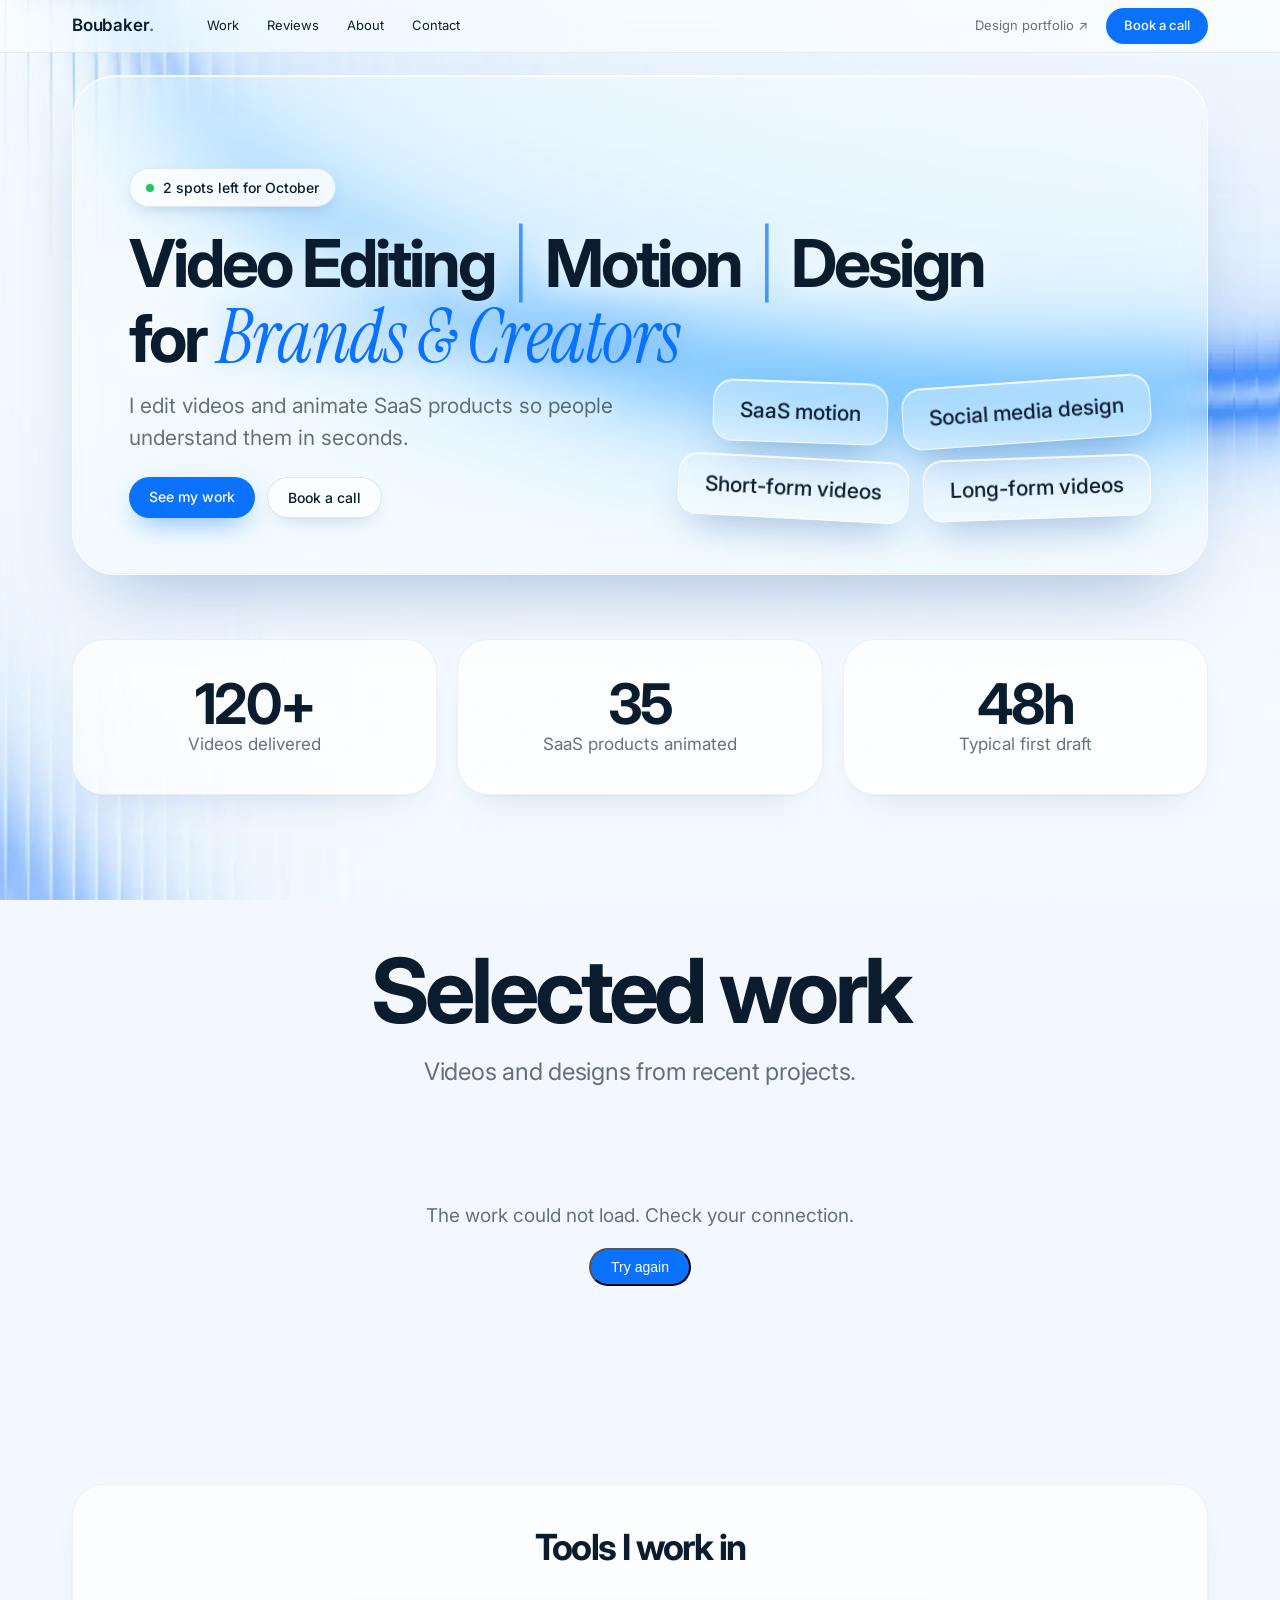
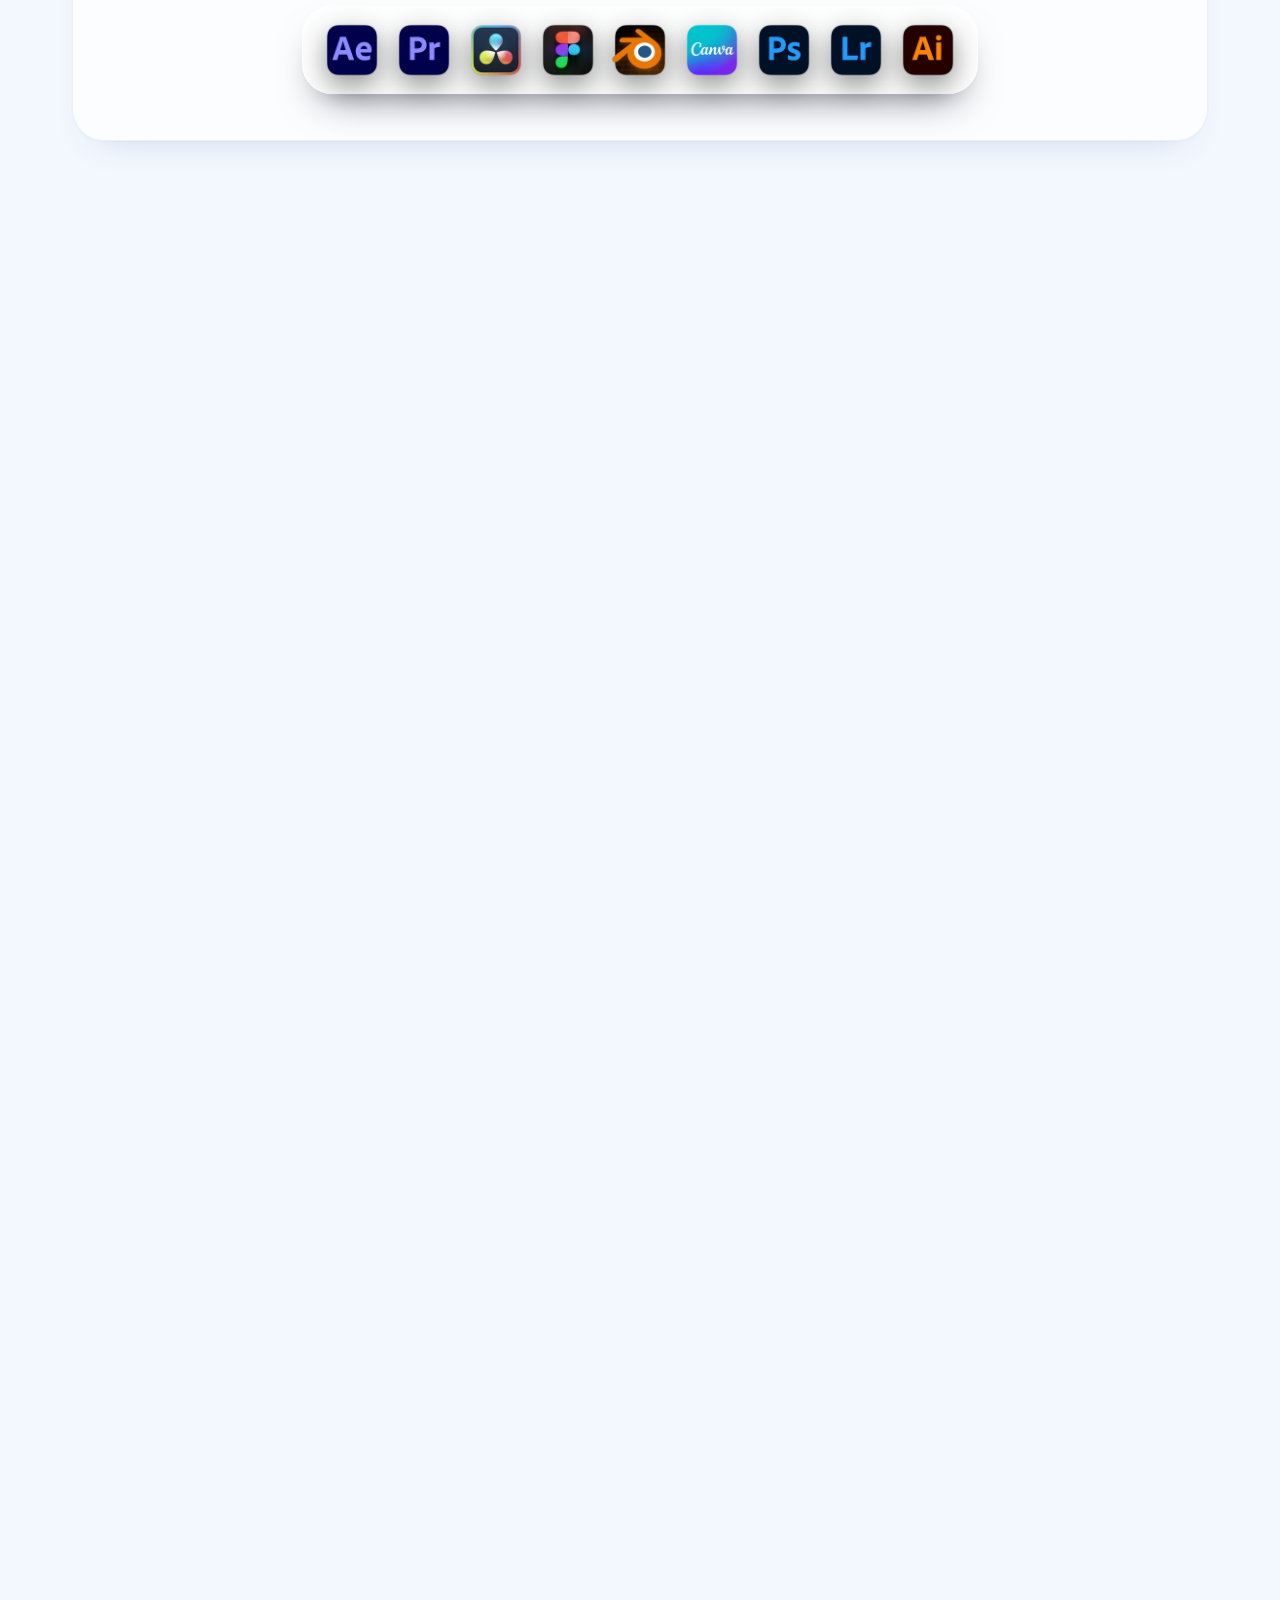
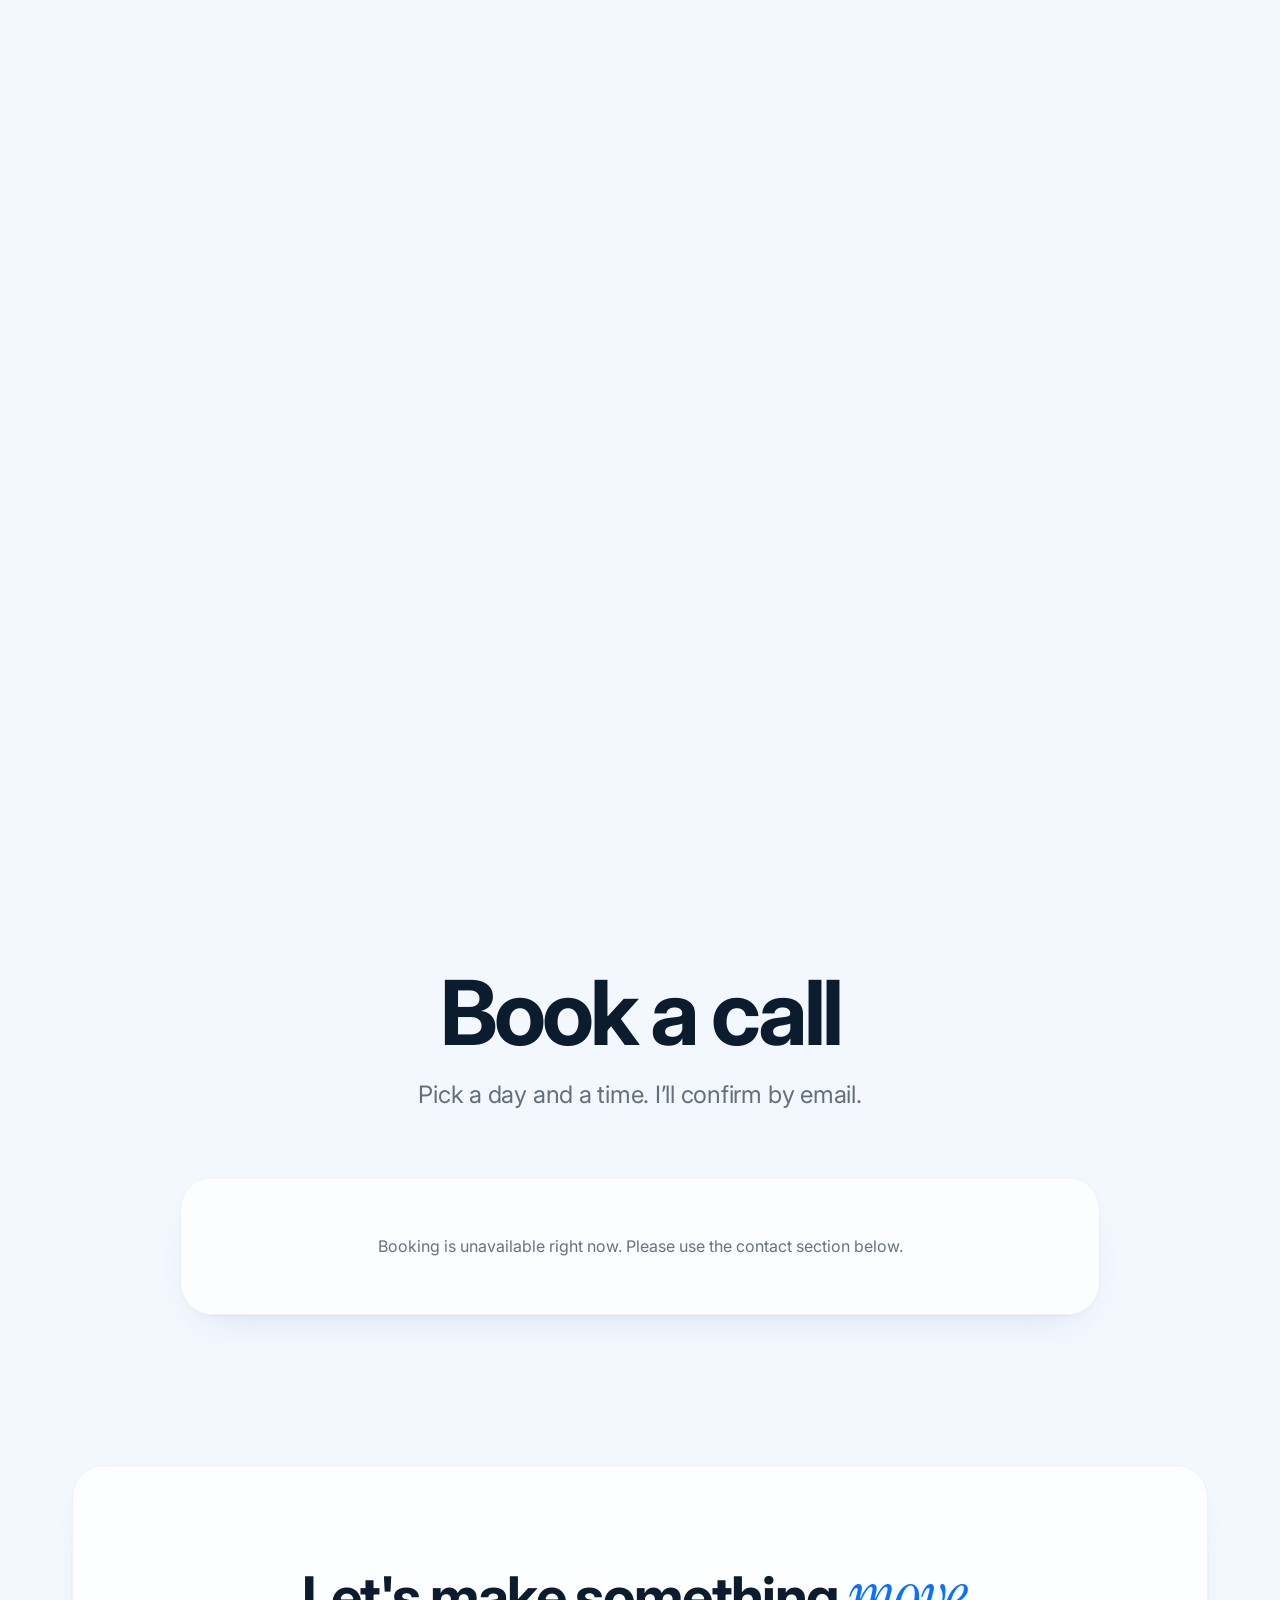
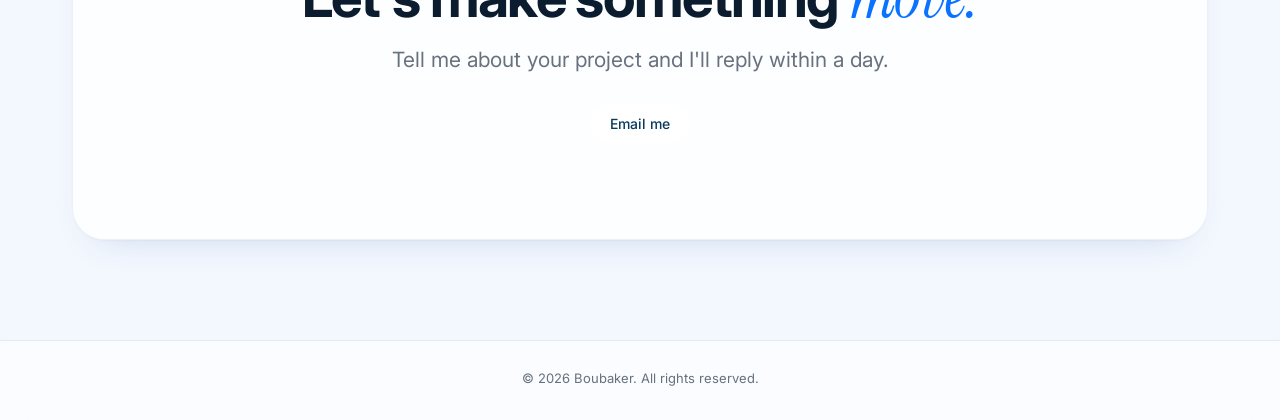
==== index.html @ 0456a2b9 "Add files via upload" ====
<!DOCTYPE html>
<html lang="en">
<head>
<meta charset="utf-8">
<meta name="theme-color" content="#f3f8ff">
<meta name="viewport" content="width=device-width, initial-scale=1">
<title>Boubaker — Video Editor & Motion Designer</title>
<meta name="description" content="Video editor and motion designer for SaaS teams and creators. Product launches, YouTube and VSLs, shorts and reels.">
<meta property="og:title" content="Boubaker — Video Editor & Motion Designer">
<meta property="og:description" content="Product launch films, YouTube videos and short-form edits. Book a call.">
<meta property="og:image" content="https://raw.githubusercontent.com/islambbkr213-collab/boubaker/main/thumbnail-linkedin.jpg">
<meta property="og:image:width" content="1200">
<meta property="og:image:height" content="627">
<meta property="og:url" content="https://www.boubakerfolio.site/">
<meta property="og:type" content="website">
<meta name="twitter:card" content="summary_large_image">
<meta name="twitter:image" content="https://raw.githubusercontent.com/islambbkr213-collab/boubaker/main/thumbnail-linkedin.jpg">
<link rel="icon" href="data:image/svg+xml,%3Csvg xmlns='http://www.w3.org/2000/svg' viewBox='0 0 64 64'%3E%3Crect width='64' height='64' rx='16' fill='%230a72ff'/%3E%3Ctext x='32' y='44' font-family='Inter,Arial' font-weight='700' font-size='38' text-anchor='middle' fill='white'%3EB%3C/text%3E%3C/svg%3E">
<link rel="preconnect" href="https://wpvpbfmjuzqsmdowvpct.supabase.co" crossorigin>
<link rel="dns-prefetch" href="https://i.ytimg.com">
<link rel="preconnect" href="https://fonts.googleapis.com"><link rel="preconnect" href="https://fonts.gstatic.com" crossorigin>
<link href="https://fonts.googleapis.com/css2?family=Inter:wght@400;500;600;700&family=Instrument+Serif:ital@1&display=swap" rel="stylesheet">
<script src="config.js"></script>
<script>
/* Data requests start now, before the page finishes parsing. The last good copy is kept on the device,
   so repeat visits paint instantly (even offline) and the fresh copy quietly replaces it. */
(()=>{
  const d=document.documentElement,C=window.SITE_CONFIG||{};
  if(!matchMedia('(prefers-reduced-motion:reduce)').matches){d.classList.add('js');setTimeout(()=>{if(!window.__ok)d.classList.add('reveal-all')},5000)}
  const ls={get(k){try{return JSON.parse(localStorage.getItem(k))}catch(e){return null}},set(k,v){try{localStorage.setItem(k,JSON.stringify(v))}catch(e){}}};
  const api=(path,key,pick)=>fetch(C.SUPABASE_URL+'/rest/v1/'+path,{headers:{apikey:C.SUPABASE_ANON_KEY}}).then(r=>{if(!r.ok)throw r.status;return r.json()}).then(j=>{j=pick?pick(j):j;ls.set(key,j);return j});
  window.__ls=ls;
  window.__data={
    settings:api('site_settings?key=eq.main&select=value','s:v2',j=>(j[0]&&j[0].value)||{}),
    projects:api('projects?select=*&order=sort_order.asc,created_at.desc','p:v2').catch(()=>api('projects?select=*&order=created_at.desc','p:v2'))
  };
  window.__data.settings.catch(()=>{});
})();
</script>
<style>
:root{
  --bg:#f3f8ff; --card:rgba(255,255,255,.58); --soft:rgba(255,255,255,.5); --ink:#0b1c2e; --mute:rgba(11,28,46,.62);
  --line:rgba(255,255,255,.15); --blue:#7cc4f4; --nav:rgba(6,38,60,.55);
  --r-lg:32px; --r-md:24px; --r-sm:14px;
  color-scheme:light;--font:"Inter",-apple-system,BlinkMacSystemFont,"SF Pro Display","Segoe UI",Roboto,Helvetica,Arial,sans-serif;--serif:"Instrument Serif",Georgia,"Times New Roman",serif;--deep:#0a3a5c;
}
*{box-sizing:border-box;margin:0}
html{scroll-behavior:smooth;scroll-padding-top:70px}
@media (prefers-reduced-motion: no-preference){html{scroll-behavior:smooth}}
body{background:var(--bg);color:var(--ink);font-family:var(--font);line-height:1.5;-webkit-font-smoothing:antialiased}
a{color:inherit;text-decoration:none}
body::before{content:"";position:fixed;inset:0;z-index:-2;background:var(--bg) url(assets/bg-blue.webp) center/cover no-repeat}
body::after{content:"";position:fixed;inset:0;z-index:-1;background:rgba(255,255,255,var(--veil,.28))}
:focus-visible{outline:3px solid var(--blue);outline-offset:3px;border-radius:12px}
.wrap{max-width:1180px;margin:0 auto;padding:0 22px}

/* nav */
nav{position:sticky;top:0;z-index:50;background:var(--nav);backdrop-filter:saturate(180%) blur(20px);-webkit-backdrop-filter:saturate(180%) blur(20px);border-bottom:1px solid var(--line)}
nav .wrap{display:flex;align-items:center;justify-content:space-between;height:52px}
nav b{font-weight:600;font-size:17px;letter-spacing:-.01em}
nav ul{display:flex;gap:28px;list-style:none;padding:0;font-size:13px;color:var(--mute)}
nav ul a{transition:color .3s cubic-bezier(.2,.8,.2,1)}
nav ul a:hover{color:var(--ink)}
.pill{display:inline-block;background:var(--blue);color:#fff;padding:9px 20px;border-radius:999px;font-size:14px;font-weight:500;transition:transform .4s cubic-bezier(.2,.8,.2,1),box-shadow .4s cubic-bezier(.2,.8,.2,1),background .3s ease}
.pill:hover{transform:translateY(-2px) scale(1.02);box-shadow:0 12px 32px -10px rgba(124,196,244,.6)}
.pill:active{transform:translateY(0) scale(.98);transition-duration:.15s}
.pill.ghost{background:transparent;color:var(--blue);border:1px solid var(--blue)}

/* hero */
.hero{padding:22px 0 0}
.stage{position:relative;overflow:hidden;border-radius:40px;min-height:clamp(600px,84vh,720px);background:var(--deep) url(assets/bg-blue.webp) center/cover;color:var(--ink);display:flex;flex-direction:column;justify-content:flex-end;padding:clamp(28px,5vw,64px)}
.stage::before{content:"";position:absolute;inset:0;background:rgba(0,24,48,.26)}
.stage>:not(.glass){position:relative}
.status,.glass,.pill.glassbtn{background:rgba(255,255,255,.15);border:1px solid rgba(255,255,255,.32);backdrop-filter:blur(16px);-webkit-backdrop-filter:blur(16px)}
.status{align-self:flex-start;display:inline-flex;align-items:center;gap:9px;padding:8px 16px;border-radius:99px;font-size:14px;font-weight:500;margin-bottom:22px}
.status i{width:8px;height:8px;border-radius:50%;background:#34d399;animation:ping 2s infinite}
@keyframes ping{0%{box-shadow:0 0 0 0 rgba(52,211,153,.7)}70%,100%{box-shadow:0 0 0 9px rgba(52,211,153,0)}}
h1{font-size:clamp(34px,5.6vw,72px);line-height:1.04;letter-spacing:-.045em;font-weight:700}
h1 .sep{font-weight:300;opacity:.55;margin:0 .1em}
h1 em,.contact em{font-family:var(--serif);font-style:italic;font-weight:400;letter-spacing:-.02em;color:#86c9f6;font-size:1.14em}
.hero p{font-size:clamp(17px,2vw,21px);color:var(--mute);max-width:540px;margin:18px 0 28px}
.hero .row{display:flex;gap:12px;flex-wrap:wrap}
.pill.light{background:#fff;color:var(--deep)}
.pill.glassbtn{color:#fff}
.glass{position:absolute;padding:14px 24px;border-radius:20px;font-size:clamp(15px,1.7vw,21px);box-shadow:0 12px 30px rgba(0,30,60,.25),inset 0 1px 0 rgba(255,255,255,.35);transform:rotate(var(--r));animation:bob 6s ease-in-out infinite;transition:transform .5s cubic-bezier(.2,.8,.2,1),box-shadow .5s cubic-bezier(.2,.8,.2,1)}
.glass:hover{box-shadow:0 18px 40px rgba(0,30,60,.35),inset 0 1px 0 rgba(255,255,255,.45);animation-play-state:paused}
@keyframes bob{50%{transform:translateY(-16px) rotate(var(--r))}}
.g1{right:6%;top:12%}.g2{left:7%;top:20%;animation-delay:-2s}.g3{right:22%;top:32%;animation-delay:-4s}.g4{left:38%;top:9%;animation-delay:-1s}
@media(max-width:700px){.stage{border-radius:32px;min-height:640px}.g3,.g4{display:none}.g1{top:8%;right:5%}.g2{top:17%}}
@media(max-width:700px){.stage{border-radius:32px;min-height:640px}.g3,.g4{display:none}.g1{top:8%;right:5%}.g2{top:17%}}

/* sections */
section{padding:110px 0 0}
.head{text-align:center;margin-bottom:48px}
h2{font-size:clamp(34px,5vw,56px);letter-spacing:-.03em;line-height:1.08;font-weight:700}
.head p{color:var(--mute);font-size:21px;margin-top:12px}

.grid{display:grid;grid-template-columns:repeat(12,1fr);gap:20px;align-items:stretch}
.grid>.card{display:flex;flex-direction:column}
.meta{flex:1}
.card{background:var(--card);backdrop-filter:blur(24px) saturate(150%);-webkit-backdrop-filter:blur(24px) saturate(150%);box-shadow:inset 0 1px 0 rgba(255,255,255,.22),0 24px 50px -24px rgba(0,10,25,.55);border-radius:var(--r-lg);overflow:hidden;position:relative;border:1px solid var(--line);transition:transform .5s cubic-bezier(.2,.8,.2,1),box-shadow .5s cubic-bezier(.2,.8,.2,1),scale .35s cubic-bezier(.2,.8,.2,1)}
.card:hover{scale:1.015;box-shadow:inset 0 1px 0 rgba(255,255,255,.28),0 32px 64px -28px rgba(0,10,25,.65);transform:translateY(-4px)}
.s7{grid-column:span 7}.s5{grid-column:span 5}.s4{grid-column:span 4}.s6{grid-column:span 6}.s12{grid-column:span 12}
@media(max-width:1000px){.s4{grid-column:span 6}}
@media(max-width:640px){.s4{grid-column:span 12}}
.stat.s4{grid-column:span 4}
@media(max-width:640px){.stat.s4{grid-column:span 12}}

/* video tile */
.vid{aspect-ratio:16/10;border-radius:0;background:var(--soft);position:relative;display:grid;place-items:center}
.vid video,.vid img{position:absolute;inset:0;width:100%;height:100%;object-fit:cover;object-position:50% 52%}
.vid iframe{position:absolute;inset:0;width:100%;height:100%;border:0}
.play{width:64px;height:64px;border-radius:50%;background:rgba(255,255,255,.28);backdrop-filter:blur(12px);-webkit-backdrop-filter:blur(12px);display:grid;place-items:center;position:relative}
.play::after{content:"";border-left:18px solid #fff;border-top:11px solid transparent;border-bottom:11px solid transparent;margin-left:5px}
.meta{padding:24px 28px 28px}
.meta small{color:var(--mute);font-size:14px}
.meta h3{font-size:24px;letter-spacing:-.02em;margin:4px 0 6px}
.meta p{color:var(--mute);font-size:16px}
.tags{display:flex;flex-wrap:wrap;gap:8px;margin-top:14px}
.tags span{background:var(--soft);padding:5px 12px;border-radius:99px;font-size:13px;color:var(--mute)}

/* stats / tools */
.stat{padding:36px 30px;text-align:center}
.stat b{display:block;font-size:56px;letter-spacing:-.04em;line-height:1}
.stat span{color:var(--mute);font-size:17px}
.tools{display:flex;flex-wrap:wrap;align-items:flex-end;justify-content:center;gap:6px;width:fit-content;max-width:calc(100% - 24px);margin:40px auto 46px;padding:12px 16px 12px;border-radius:30px;background:var(--soft);border:1px solid var(--line);backdrop-filter:blur(18px) saturate(150%);-webkit-backdrop-filter:blur(18px) saturate(150%);box-shadow:inset 0 1px 0 rgba(255,255,255,.2),0 20px 40px -20px rgba(0,10,25,.6)}
.app{display:flex;flex-direction:column;align-items:center;gap:10px;width:96px;color:var(--ink);text-decoration:none}
.tools .app{width:66px;gap:0;position:relative}
.tools .ico{width:62px;height:62px;border-radius:18px;font-size:21px;transform-origin:50% 100%;transition:transform .7s cubic-bezier(.34,1.56,.64,1)}
.tools .app:hover .ico{transform:translateY(-14px) scale(1.15) rotate(-3deg)}
.tools .lbl{position:absolute;left:50%;bottom:calc(100% + 14px);transform:translate(-50%,6px);white-space:nowrap;font-size:12px;color:#fff;padding:6px 11px;border-radius:10px;background:rgba(6,38,60,.85);border:1px solid var(--line);opacity:0;pointer-events:none;transition:opacity .2s ease,transform .35s cubic-bezier(.2,.95,.3,1.2)}
.tools .app:hover .lbl{opacity:1;transform:translate(-50%,0)}
@media(max-width:640px){.tools{gap:2px;padding:10px 8px}.tools .app{width:52px}.tools .ico{width:50px;height:50px;border-radius:15px;font-size:17px}.tools img.ico{width:50px;height:50px}}
.ico{width:76px;height:76px;border-radius:22px;display:grid;place-items:center;color:#fff;font:700 24px/1 var(--font);letter-spacing:-.03em;box-shadow:inset 0 1px 0 rgba(255,255,255,.28),inset 0 -1px 0 rgba(0,0,0,.25),0 14px 28px -12px rgba(0,0,0,.6);transition:transform .6s cubic-bezier(.2,.95,.3,1.25)}
.ico svg{display:block}
.tools img.ico{width:62px;height:62px;border-radius:0;background:none;box-shadow:none;filter:drop-shadow(0 10px 14px rgba(0,0,0,.45));object-fit:contain;transition:all .7s cubic-bezier(.34,1.56,.64,1)}
.app:hover img.ico{filter:drop-shadow(0 18px 28px rgba(0,0,0,.55))}
.app:active .ico{transform:scale(.9);transition-duration:.15s}
.lbl{font-size:13px;color:var(--mute);text-align:center;line-height:1.2}
.js .card.in .app{opacity:1;transform:none;filter:none}

/* about + contact */
.about{display:grid;grid-template-columns:1fr 1.3fr;gap:40px;align-items:center;padding:44px}
.avatar{aspect-ratio:1;border-radius:var(--r-md);background:var(--blue);display:grid;place-items:center;font-size:72px;font-weight:700;color:#05263c;overflow:hidden}
.avatar img{width:100%;height:100%;object-fit:cover}
.about p{font-size:20px;color:var(--mute);margin-top:14px;letter-spacing:-.01em}
@media(max-width:760px){.about{grid-template-columns:1fr;padding:28px}}
.contact{text-align:center;padding:96px 28px;background:var(--deep) url(assets/bg-blue.webp) center/cover;color:var(--ink);border:none}
.contact::before{content:"";position:absolute;inset:0;background:rgba(0,24,48,.28)}
.contact>*{position:relative}
.contact h2{margin-bottom:14px}
.contact p{color:rgba(255,255,255,.85);font-size:21px;margin-bottom:28px}
footer{padding:60px 0 40px;color:var(--mute);font-size:13px;text-align:center}


body{overflow-x:clip}
.lb{position:fixed;inset:0;z-index:100;cursor:zoom-out;overflow:hidden}
.lb-bg{position:absolute;inset:0;background:rgba(2,16,28,.82);backdrop-filter:blur(22px) saturate(160%);-webkit-backdrop-filter:blur(22px) saturate(160%);opacity:0}
.lb img{position:fixed;margin:0;object-fit:cover;box-shadow:0 40px 100px rgba(0,0,0,.55);transform-origin:0 0;will-change:transform,border-radius;-webkit-user-drag:none;touch-action:none}

/* Netflix-style hero: image melts into the page colour, with a soft blur rising from the bottom */
.pj-x{position:fixed;top:max(14px,env(safe-area-inset-top));right:max(14px,env(safe-area-inset-right));z-index:3;width:44px;height:44px;margin:0;padding:0;border-radius:50%;border:1px solid rgba(255,255,255,.32);background:rgba(255,255,255,.18);backdrop-filter:blur(16px);-webkit-backdrop-filter:blur(16px);color:#fff;display:grid;place-items:center;cursor:pointer;transition:transform .25s}
.pj-x:hover{transform:scale(1.1)}

.socials{display:flex;gap:22px;justify-content:center;flex-wrap:wrap;margin-top:22px}
.socials:empty{display:none}
/* press feedback on buttons, iOS style */
.vp{position:fixed;inset:0;z-index:120;cursor:zoom-out;overflow:hidden}
.vp-box iframe{position:absolute;inset:0;width:100%;height:100%;border:0}
.vp .pj-x{z-index:3}

@media(prefers-reduced-motion:reduce){*{animation:none!important;transition:none!important;scroll-behavior:auto}}

/* ===== hero: iOS 27 style liquid glass, blue glow, lens cursor ===== */
.stage{background:rgba(255,255,255,.07)!important;backdrop-filter:blur(30px) saturate(180%);-webkit-backdrop-filter:blur(30px) saturate(180%);border:1px solid rgba(255,255,255,.24)!important;border-radius:44px;box-shadow:inset 0 1px 0 rgba(255,255,255,.42),inset 0 -1px 0 rgba(255,255,255,.07),0 50px 90px -40px rgba(0,30,70,.75)!important}
.stage::before{background:rgba(0,20,44,.10)!important}
.stage::after{content:"";position:absolute;inset:0;pointer-events:none;border-radius:inherit;background:radial-gradient(380px circle at var(--mx,72%) var(--my,22%),rgba(150,215,255,.30),transparent 70%);mix-blend-mode:screen;transition:opacity .6s ease;opacity:var(--spot,0)}
.hero h1{text-shadow:0 0 34px rgba(110,190,255,.55),0 0 2px rgba(190,230,255,.35)}
.hero h1 em{color:#b4e2ff;text-shadow:0 0 22px rgba(110,190,255,.95),0 0 56px rgba(60,160,255,.65)}
.hero h1 .sep{color:#9fd6ff;opacity:.9;text-shadow:0 0 16px rgba(110,190,255,.9)}
.hero p{text-shadow:0 0 16px rgba(110,190,255,.4)}
.status{background:rgba(255,255,255,.14)!important;border:1px solid rgba(255,255,255,.34)!important;backdrop-filter:blur(22px) saturate(180%);-webkit-backdrop-filter:blur(22px) saturate(180%);box-shadow:inset 0 1px 0 rgba(255,255,255,.4),0 0 24px rgba(110,190,255,.4)}
.glass{background:rgba(130,200,250,.16)!important;border:1px solid rgba(255,255,255,.34)!important;backdrop-filter:blur(24px) saturate(190%);-webkit-backdrop-filter:blur(24px) saturate(190%);color:#fff;text-shadow:0 0 14px rgba(150,215,255,.75);box-shadow:inset 0 1px 0 rgba(255,255,255,.5),0 0 30px rgba(110,190,255,.4),0 20px 44px -18px rgba(0,20,50,.65)!important}
.hero .pill.light{background:rgba(255,255,255,.94);color:#06263c;box-shadow:inset 0 1px 0 #fff,0 0 36px rgba(110,190,255,.6)}
.hero .pill.glassbtn{background:rgba(255,255,255,.12);backdrop-filter:blur(22px) saturate(180%);-webkit-backdrop-filter:blur(22px) saturate(180%);border:1px solid rgba(255,255,255,.4);box-shadow:inset 0 1px 0 rgba(255,255,255,.4),0 0 26px rgba(110,190,255,.35)}
/* clean modern cursor */
html,body{cursor:default}
a,button,[role=button],[data-yt],[data-mp4],[data-full],.pill,label,summary{cursor:pointer}
button:disabled{cursor:not-allowed}

/* ===== BRIGHT THEME: light glass, blue accents, the blue wave background ===== */
:root{--blue:#0a72ff;--line:rgba(10,40,80,.12)}
.stage::before{background:rgba(255,255,255,.18)!important}
.stage{background:rgba(255,255,255,.22)!important;color:var(--ink)!important;border:1px solid rgba(255,255,255,.8)!important;box-shadow:inset 0 1px 0 rgba(255,255,255,.95),inset 0 -1px 0 rgba(10,40,80,.04),0 40px 80px -36px rgba(10,60,140,.35)!important}
.stage::after{background:radial-gradient(380px circle at var(--mx,72%) var(--my,22%),rgba(255,255,255,.7),transparent 70%);mix-blend-mode:normal}
.hero h1{color:var(--ink);text-shadow:0 2px 24px rgba(255,255,255,.7)}
.hero h1 em{color:var(--blue);text-shadow:0 0 28px rgba(10,114,255,.25)}
.hero h1 .sep{color:var(--blue);opacity:.7;text-shadow:none}
.hero p{text-shadow:0 1px 12px rgba(255,255,255,.8)}
.status{background:rgba(255,255,255,.75)!important;border:1px solid rgba(10,40,80,.1)!important;color:var(--ink);box-shadow:0 6px 18px -8px rgba(10,60,140,.3)!important}
.status i{background:#22c55e}
.glass{background:rgba(255,255,255,.72)!important;border:1px solid rgba(255,255,255,.9)!important;color:var(--ink);text-shadow:none;box-shadow:inset 0 1px 0 #fff,0 18px 40px -18px rgba(10,60,140,.35)!important}
.hero .pill.light{background:var(--blue);color:#fff;box-shadow:0 10px 30px -10px rgba(10,114,255,.7)}
.hero .pill.glassbtn{background:rgba(255,255,255,.7);color:var(--ink);border:1px solid rgba(10,40,80,.12);box-shadow:0 8px 22px -12px rgba(10,60,140,.35)}
.contact::before{background:rgba(255,255,255,.35)!important}
.contact p{color:var(--mute)!important}
.contact h2 em{color:var(--blue)}
.card{background:rgba(255,255,255,.6);border:1px solid rgba(255,255,255,.85);box-shadow:inset 0 1px 0 #fff,0 24px 50px -28px rgba(10,60,140,.3)}
.tools{background:rgba(255,255,255,.6)!important;border:1px solid rgba(255,255,255,.9)!important}
.lbl{color:var(--mute)}
nav{background:rgba(255,255,255,.6)!important;border-bottom:1px solid rgba(10,40,80,.08)}
nav b,nav ul a{color:var(--ink)}
.socials .app .lbl{color:var(--mute)}
.head p,.about p{color:var(--mute)}
.pill.ghost{color:var(--blue);border-color:var(--blue)}

/* ===== hero glass chips: frosted blur, scattered around the headline like the reference ===== */
.glass{z-index:3;background:rgba(255,255,255,.3)!important;backdrop-filter:blur(20px) saturate(180%)!important;-webkit-backdrop-filter:blur(20px) saturate(180%)!important;border:1px solid rgba(255,255,255,.8)!important;box-shadow:inset 0 1px 0 rgba(255,255,255,.9),0 18px 40px -16px rgba(10,60,140,.4)!important;color:var(--ink);font-weight:500;padding:14px 26px}
.g4{left:40%;top:12%}
.g1{right:5%;top:20%}
.g2{left:6%;top:47%}
.g3{right:9%;top:58%}
@media(max-width:700px){.g1{top:13%;right:4%}.g2{top:42%;left:4%}.g4{top:8%;left:34%}.g3{display:none}}

/* ===== hero chips: drop into the empty space at the top, then drift gently downward ===== */
.glass{animation:drop 1.1s cubic-bezier(.2,.95,.3,1.1) both,drift 7s ease-in-out 1.1s infinite!important}
@keyframes drop{from{opacity:0;transform:translateY(-70px) rotate(var(--r))}to{opacity:1;transform:translateY(0) rotate(var(--r))}}
@keyframes drift{0%,100%{transform:translateY(0) rotate(var(--r))}50%{transform:translateY(16px) rotate(var(--r))}}
.g4{left:40%;top:9%}
.g1{right:6%;top:15%}
.g2{left:7%;top:25%}
.g3{right:14%;top:33%}
@media(max-width:700px){.g1{top:12%;right:4%}.g2{top:24%;left:4%}.g4{top:7%;left:34%}}

/* ===== hero chips: moved down to the lower right, top-left left empty ===== */
.glass{animation:fadein .9s ease-out both,drift 7s ease-in-out 1s infinite!important}
@keyframes fadein{from{opacity:0;transform:scale(.94) rotate(var(--r))}to{opacity:1;transform:scale(1) rotate(var(--r))}}
@keyframes drift{0%,100%{transform:translateY(0) rotate(var(--r))}50%{transform:translateY(10px) rotate(var(--r))}}
.g1{right:4%;top:56%;left:auto}
.g4{right:26%;top:72%;left:auto}
.g2{right:34%;top:52%;left:auto}
.g3{right:4%;top:78%;left:auto}
@media(max-width:700px){.g1{top:52%;right:4%}.g2{top:66%;right:4%;left:auto}.g4,.g3{display:none}}

/* ===== layout additions: projects categories and book-a-call ===== */


/* ===== booking calendar ===== */
.cal{width:100%;max-width:700px;margin-top:18px;display:grid;gap:14px;text-align:left}
.cal .mh{display:flex;justify-content:space-between;align-items:center;font-weight:600;color:var(--ink)}
.cal .mh button,.cal .go{border:0;border-radius:99px;font:inherit;cursor:pointer}
.cal .mh button{width:38px;height:38px;background:rgba(255,255,255,.7);color:var(--ink);border:1px solid rgba(255,255,255,.95);font-size:18px}
.cal .mh button:disabled{opacity:.3;cursor:default}
.cal .wd,.cal .days{display:grid;grid-template-columns:repeat(7,1fr);gap:6px;text-align:center}
.cal .wd{font-size:12px;color:var(--mute)}
.cal .days button{aspect-ratio:1;border-radius:14px;border:1px solid rgba(255,255,255,.85);background:rgba(255,255,255,.55);color:var(--ink);font:inherit;cursor:pointer;transition:transform .25s cubic-bezier(.2,.95,.3,1.2)}
.cal .days button:not(:disabled):hover{transform:scale(1.06)}
.cal .days button:disabled{opacity:.3;cursor:default}
.cal .days button.sel{background:var(--blue);color:#fff;border-color:transparent}
.cal .days button.blank{visibility:hidden}
.cal .lbl2{font-size:14px;color:var(--mute)}
.cal .slots{display:flex;flex-wrap:wrap;gap:8px}
.cal .slots button{padding:10px 16px;border-radius:99px;border:1px solid rgba(255,255,255,.95);background:rgba(255,255,255,.65);color:var(--ink);font:inherit;cursor:pointer}
.cal .slots button.sel{background:var(--blue);color:#fff}
.cal .slots button:disabled{text-decoration:line-through;opacity:.4;cursor:default}
.cal input,.cal textarea{width:100%;padding:12px 14px;border-radius:14px;border:1px solid rgba(10,40,80,.15);background:rgba(255,255,255,.8);color:var(--ink);font:inherit}
.cal .go{justify-self:start;padding:12px 26px;background:var(--blue);color:#fff;font-weight:600;box-shadow:0 10px 26px -10px var(--blue)}
.cal .go:disabled{opacity:.5}
.cal .msg{font-size:15px;color:var(--mute)}

/* ===== clean pass: lighter cards, eyebrow labels, organised footer ===== */
.eyebrow{display:block;color:var(--blue);font-size:13px;font-weight:600;letter-spacing:.08em;text-transform:uppercase;margin-bottom:10px}
.card{background:rgba(255,255,255,.72)!important;border:1px solid rgba(10,40,80,.06)!important;box-shadow:0 1px 2px rgba(10,40,80,.04),0 18px 40px -26px rgba(10,60,140,.22)!important}
.head{margin-bottom:40px}
section{padding:104px 0 0}
.foot{margin-top:120px;border-top:1px solid rgba(10,40,80,.08);padding:56px 0 28px;background:rgba(255,255,255,.55);backdrop-filter:blur(20px);-webkit-backdrop-filter:blur(20px)}
.foot-grid{display:grid;grid-template-columns:2fr 1fr 1fr;gap:40px}
.foot-grid b{font-size:20px;letter-spacing:-.02em}
.foot-grid small{display:block;color:var(--mute);font-size:13px;font-weight:600;letter-spacing:.06em;text-transform:uppercase;margin-bottom:12px}
.foot-grid a{display:block;color:var(--ink);font-size:15px;margin-bottom:10px;opacity:.85}
.foot-grid a:hover{opacity:1;color:var(--blue)}
.foot-mute{color:var(--mute);font-size:15px;margin-top:10px;max-width:320px}
.foot-bottom{margin-top:44px;padding-top:20px;border-top:1px solid rgba(10,40,80,.08);color:var(--mute);font-size:13px}
@media(max-width:700px){.foot-grid{grid-template-columns:1fr 1fr}.foot-grid>div:first-child{grid-column:1/-1}}

/* ===== Apple Vision Pro style layout: big statement headings, list-style services, generous space ===== */
section{padding:150px 0 0}
.head{text-align:center;margin-bottom:64px;max-width:860px;margin-left:auto;margin-right:auto}
.head h2{font-size:clamp(44px,7vw,92px);line-height:1.02;letter-spacing:-.045em;font-weight:700}
.head p{font-size:clamp(19px,2.2vw,24px);color:var(--mute);margin-top:18px;letter-spacing:-.01em}
.eyebrow{font-size:14px;letter-spacing:.02em;text-transform:uppercase}



/* ===== client reviews ===== */
.rv-grid{gap:20px}
.rv-grid .rv-card{grid-column:span 4;padding:30px;display:flex;flex-direction:column;gap:14px}
.rv-stars{color:#f5b400;letter-spacing:3px;font-size:16px}
.rv-q{font-size:18px;line-height:1.5;letter-spacing:-.01em;color:var(--ink)}
.rv-by{color:var(--mute);font-size:14px;margin-top:auto}
.rv-by b{color:var(--ink)}
.rv-src{color:var(--blue);font-size:14px;font-weight:500}
.rv-links{display:flex;gap:12px;justify-content:center;flex-wrap:wrap;margin-top:34px}
@media(max-width:1000px){.rv-grid .rv-card{grid-column:span 6}}
@media(max-width:640px){.rv-grid .rv-card{grid-column:span 12}}

/* ===== review carousel (Apple-style, centered slide, neighbours faded) ===== */
.pc{--sw:min(86vw,680px);width:100vw;margin-left:calc(50% - 50vw)}
.pc-track{display:flex;align-items:center;gap:0;overflow-x:auto;scroll-snap-type:x mandatory;scrollbar-width:none;-webkit-overflow-scrolling:touch;padding:8px calc(50% - var(--sw)/2) 18px;scroll-padding-inline:calc(50% - var(--sw)/2)}
.pc-track::-webkit-scrollbar{display:none}
.pc-track.drag{scroll-snap-type:none;cursor:grabbing;user-select:none}
.pc-track:focus-visible{outline:3px solid var(--blue);outline-offset:-3px;border-radius:24px}
.pc-slide{flex:0 0 var(--sw);margin:0;scroll-snap-align:center;opacity:.35;transform:scale(.86);filter:blur(1.5px);transition:transform .7s cubic-bezier(.2,.8,.2,1),opacity .7s,filter .7s}
.pc-slide.on{opacity:1;transform:none;filter:none}
.pc-slide img{display:block;width:100%;height:auto;pointer-events:none;-webkit-user-drag:none;user-select:none}
.pc-ui{max-width:1180px;margin:0 auto;padding:0 22px;display:flex;align-items:center;justify-content:space-between}
.pc-dots{display:flex;gap:8px;padding:14px 18px;border-radius:99px;background:rgba(255,255,255,.6);border:1px solid rgba(255,255,255,.9);backdrop-filter:blur(16px);-webkit-backdrop-filter:blur(16px)}
.pc-dots button{width:8px;height:8px;border-radius:99px;border:0;padding:0;background:rgba(10,40,80,.25);cursor:pointer;transition:width .4s cubic-bezier(.2,.8,.2,1),background .3s}
.pc-dots button.on{width:28px;background:var(--blue)}
.pc-arrows{display:flex;gap:10px}
.pc-arrows button{width:48px;height:48px;border-radius:50%;border:1px solid rgba(255,255,255,.9);background:rgba(255,255,255,.7);color:var(--ink);display:grid;place-items:center;cursor:pointer;backdrop-filter:blur(16px);-webkit-backdrop-filter:blur(16px);transition:transform .25s}
.pc-arrows button:hover{transform:scale(1.1)}
.pc-arrows button:active{transform:scale(.95)}

/* ===== About: Apple-style portrait layout ===== */
.card.about.ab{display:grid;grid-template-columns:minmax(0,.92fr) minmax(0,1.08fr);gap:clamp(28px,4vw,64px);align-items:center;padding:14px;border-radius:44px}
.ab-photo{position:relative;aspect-ratio:3/4;border-radius:32px;overflow:hidden;background:#0d3a8a;box-shadow:0 30px 60px -30px rgba(10,60,140,.55);transition:transform .5s cubic-bezier(.2,.8,.2,1);will-change:transform}
.ab-photo img{position:absolute;inset:0;width:100%;height:100%;object-fit:cover;object-position:50% 30%;transform:scale(1.03);transition:transform 1.4s cubic-bezier(.2,.8,.2,1)}
.ab-photo:hover img{transform:scale(1.08)}
.ab-photo::after{content:"";position:absolute;inset:0;border-radius:inherit;box-shadow:inset 0 0 0 1px rgba(255,255,255,.3);pointer-events:none}
.ab-chip,.ab-bar{background:rgba(255,255,255,.55);border:1px solid rgba(255,255,255,.85);backdrop-filter:blur(18px) saturate(180%);-webkit-backdrop-filter:blur(18px) saturate(180%);box-shadow:inset 0 1px 0 #fff,0 14px 30px -14px rgba(0,30,80,.55);color:var(--ink)}
.ab-chip{position:absolute;z-index:2;padding:10px 18px;border-radius:99px;font-size:14px;font-weight:600;animation:abfloat 6s ease-in-out infinite}
.ab-c1{top:6%;left:6%}.ab-c2{top:15%;right:6%;animation-delay:-2.5s}
@keyframes abfloat{50%{transform:translateY(-8px)}}
.ab-bar{position:absolute;z-index:2;left:14px;right:14px;bottom:14px;display:flex;align-items:center;justify-content:space-between;gap:12px;padding:14px 18px;border-radius:22px}
.ab-bar b{display:block;font-size:17px;letter-spacing:-.02em;line-height:1.2}
.ab-bar small{display:block;font-size:13px;color:var(--mute)}
.ab-live{display:inline-flex;align-items:center;gap:8px;font-size:13px;font-weight:600;white-space:nowrap}
.ab-live i{width:8px;height:8px;border-radius:50%;background:#22c55e;animation:ping 2s infinite}
.ab-text{padding:clamp(6px,2vw,28px) clamp(6px,3vw,40px) clamp(6px,2vw,28px) 0}
.ab-text h2{font-size:clamp(38px,5vw,68px);line-height:1.02;letter-spacing:-.045em;font-weight:700;margin-bottom:6px}
.ab-text p{font-size:clamp(17px,1.7vw,20px);line-height:1.5}
.ab-facts{display:grid;grid-template-columns:1fr 1fr;margin:30px 0 0;border-top:1px solid rgba(10,40,80,.1)}
.ab-facts div{padding:16px 0;border-bottom:1px solid rgba(10,40,80,.1)}
.ab-facts div:nth-child(odd){padding-right:16px}
.ab-facts dt{font-size:12px;letter-spacing:.08em;text-transform:uppercase;color:var(--mute);font-weight:600}
.ab-facts dd{margin:4px 0 0;font-size:17px;font-weight:600;letter-spacing:-.01em}
.ab-cta{display:flex;gap:12px;flex-wrap:wrap;margin-top:28px}
@media(max-width:860px){.card.about.ab{grid-template-columns:1fr;padding:12px;border-radius:36px}.ab-photo{aspect-ratio:4/5;border-radius:26px}.ab-text{padding:10px 12px 20px}}

/* ===== minimal footer ===== */
.foot.foot-min{margin-top:100px;padding:28px 0 32px}
.foot-min .foot-bottom{margin:0 auto;padding:0 22px;border:0;text-align:center}

/* ===== hero: tighter, chips tucked into the bottom-right instead of floating in empty space ===== */
.stage{min-height:clamp(440px,56vh,500px)!important;padding:clamp(28px,4.5vw,56px)!important}
.stage>.chips{position:absolute;z-index:3;right:clamp(28px,4.5vw,56px);bottom:clamp(28px,4.5vw,56px);display:flex;flex-wrap:wrap;justify-content:flex-end;gap:14px;max-width:min(520px,44%)}
.chips .glass{position:relative;inset:auto;left:auto;right:auto;top:auto;bottom:auto;display:inline-block}
.hero h1{font-size:clamp(34px,5.2vw,66px)}
.hero p{margin:14px 0 24px}
main>section:first-child{padding-top:64px}
@media(max-width:1100px){
.stage{min-height:0!important}
.stage>.chips{position:relative;right:auto;bottom:auto;max-width:none;justify-content:flex-start;gap:10px;margin:0 0 20px}
.chips .glass{padding:9px 16px;font-size:14px}
.chips .g3,.chips .g4{display:inline-block}
.stage .row{margin-bottom:4px}
}

/* ===== premium pass: one calm system on top of the glass look ===== */
:root{--e:cubic-bezier(.2,.8,.2,1)}
[hidden]{display:none!important}
.skip{position:absolute;left:12px;top:-64px;z-index:200;background:#fff;color:var(--ink);padding:10px 16px;border-radius:12px;font-weight:600;box-shadow:0 10px 30px -10px rgba(10,60,140,.4);transition:top .2s}
.skip:focus{top:10px}
.pill{white-space:nowrap}
.pill:active,.pj-x:active{transform:scale(.96)!important;transition-duration:.12s!important}
.head h2,.head p{text-wrap:balance}
@media(max-width:700px){section{padding:96px 0 0}}

/* cards: no blur layer (costly on phones) and no jumpy hover; interaction lives inside the content */
.card{-webkit-backdrop-filter:none;backdrop-filter:none}
.card:hover{scale:1;transform:none}

/* hero: one orchestrated entrance, nothing else moves on its own */
@keyframes rise{from{opacity:0;translate:0 22px}to{opacity:1;translate:0 0}}
.stage>.status,.stage>h1,.stage>p,.stage>.row,.stage>.chips{animation:rise .9s var(--e) both}
.stage>h1{animation-delay:.08s}.stage>p{animation-delay:.18s}.stage>.row{animation-delay:.28s}.stage>.chips{animation-delay:.42s}

/* scroll reveal: opacity + a short rise, plays once */
.js .reveal{opacity:0;translate:0 26px;transition:opacity .8s var(--e) var(--d,0ms),translate .8s var(--e) var(--d,0ms),transform .4s var(--e),scale .35s var(--e),box-shadow .4s var(--e)}
.js .reveal.in{opacity:1;translate:0 0}
.reveal-all .reveal{opacity:1!important;translate:0 0!important}

/* navigation */
nav .wrap{gap:14px}
nav .logo{display:inline-flex;align-items:center}
nav ul{margin:0 auto 0 28px;gap:4px}
nav ul a{display:block;padding:8px 12px;border-radius:99px;transition:color .25s,background .25s}
nav ul a:hover{background:rgba(10,40,80,.06)}
nav.stuck{box-shadow:0 8px 30px -18px rgba(10,60,140,.35)}
.nav-cta{display:flex;align-items:center;gap:6px}
.nav-link{font-size:13px;color:var(--mute);padding:8px 12px;border-radius:99px;transition:color .25s,background .25s}
.nav-link:hover{color:var(--ink);background:rgba(10,40,80,.06)}
nav .pill{padding:8px 18px;font-size:13px}
.burger{display:none;place-items:center;width:40px;height:40px;border:0;border-radius:12px;background:rgba(10,40,80,.06);color:var(--ink);cursor:pointer}
.burger .x{display:none}nav.open .burger .x{display:block}nav.open .burger .m{display:none}
.only-m{display:none}
@media(max-width:820px){
  .nav-link{display:none}.burger{display:grid}.only-m{display:block}
  nav ul{display:none;position:absolute;top:calc(100% + 8px);left:12px;right:12px;margin:0;flex-direction:column;gap:2px;padding:10px;border-radius:20px;background:rgba(255,255,255,.97);border:1px solid rgba(10,40,80,.08);box-shadow:0 30px 60px -24px rgba(10,60,140,.4);font-size:16px}
  nav.open ul{display:flex}
  nav ul a{padding:13px 14px;color:var(--ink)}
}

/* work: filter tabs + cards */
.ftabs{display:flex;gap:8px;justify-content:center;flex-wrap:wrap;margin:-12px 0 40px}
.ftabs button{font:inherit;font-size:14px;font-weight:500;padding:9px 18px;border-radius:99px;border:1px solid rgba(10,40,80,.12);background:rgba(255,255,255,.7);color:var(--mute);cursor:pointer;transition:background .25s var(--e),color .25s var(--e),border-color .25s}
.ftabs button:hover{color:var(--ink);border-color:rgba(10,40,80,.3)}
.ftabs button[aria-pressed=true]{background:var(--ink);color:#fff;border-color:var(--ink)}
.wk{border-radius:26px}
.wk .vid{aspect-ratio:16/10;overflow:hidden;background:#dbe7f7}
.wk .vid::before{content:"";position:absolute;inset:-8%;background:var(--lq,none) center/cover;filter:blur(14px)}
.wk .vid[role=button]{cursor:pointer}
.wk .vid img{opacity:0;transition:opacity .5s ease,transform .9s var(--e)}
.wk .vid img.ok{opacity:1}
.wk:hover .vid img.ok{transform:scale(1.04)}
.wk .play{z-index:1;width:60px;height:60px;background:rgba(255,255,255,.94);box-shadow:0 14px 34px -10px rgba(0,20,60,.55);transition:transform .4s var(--e)}
.wk .play::after{border-left-color:var(--blue)}
.wk:hover .play{transform:scale(1.12)}
.wk .meta{padding:20px 24px 24px}
.wk .meta h3{font-size:22px}
.wk .meta p{font-size:15px}
.wk-link{display:inline-block;margin-top:12px;font-size:14px;font-weight:600;color:var(--blue)}
.wk-link:hover{text-decoration:underline}
.vid:focus-visible{outline-offset:-4px}
.vid.hide{visibility:hidden}
.pop{animation:rise .5s var(--e) both}
.empty-work{grid-column:1/-1;text-align:center;padding:48px 0;color:var(--mute)}
.empty-work p{font-size:19px;margin-bottom:18px}
.sk .vid,.sk i{background:linear-gradient(100deg,#e3ecf8 30%,#f4f8ff 50%,#e3ecf8 70%);background-size:200% 100%;animation:shimmer 1.3s linear infinite}
.sk .meta{display:grid;gap:10px}
.sk i{display:block;height:14px;border-radius:7px}.sk i:first-child{width:60%;height:20px}
@keyframes shimmer{to{background-position:-200% 0}}

/* design portfolio: one bold block that leads to Behance */
.bh-band{display:grid;grid-template-columns:1.2fr .8fr;align-items:center;gap:30px;padding:clamp(32px,5vw,64px);border-radius:44px;color:#fff;position:relative;overflow:hidden;isolation:isolate;
  background:radial-gradient(120% 140% at 100% 0%,#5a93ff 0%,#1769ff 40%,#0b3fb8 100%);box-shadow:0 40px 80px -40px rgba(23,105,255,.7);transition:transform .5s var(--e),box-shadow .5s var(--e)}
.bh-band:hover{transform:translateY(-4px);box-shadow:0 50px 90px -40px rgba(23,105,255,.85)}
.bh-band h2{font-size:clamp(38px,5.6vw,72px);letter-spacing:-.045em;line-height:1;color:#fff}
.bh-band p{font-size:clamp(17px,1.8vw,21px);color:rgba(255,255,255,.84);margin:16px 0 28px;max-width:460px}
.bh-band .pill{background:#fff;color:#0b3fb8}
.bh-mark{font:800 clamp(120px,19vw,250px)/.8 var(--font);letter-spacing:-.08em;text-align:right;color:rgba(255,255,255,.16);user-select:none}
@media(max-width:760px){.bh-band{grid-template-columns:1fr;border-radius:32px}.bh-mark{display:none}}

/* booking scheduler */
.sched{max-width:920px;margin:0 auto;padding:0}
.sc-load{padding:56px 24px;text-align:center;color:var(--mute)}
.sc{display:grid;grid-template-columns:1.1fr .9fr}
.sc-cal{padding:clamp(20px,3vw,36px)}
.sc-side{scroll-margin-top:72px;padding:clamp(20px,3vw,36px);border-left:1px solid rgba(10,40,80,.08);background:rgba(243,248,255,.6);min-height:380px;display:flex;flex-direction:column}
.sc h3{font-size:20px;letter-spacing:-.02em}
.sc .sub{color:var(--mute);margin-top:6px}
.sc .mh{display:flex;align-items:center;justify-content:space-between;margin-bottom:18px}
.sc .mh b{font-size:18px;letter-spacing:-.02em}
.sc .mh button{width:38px;height:38px;border-radius:50%;border:1px solid rgba(10,40,80,.12);background:#fff;color:var(--ink);font-size:18px;cursor:pointer;transition:background .2s}
.sc .mh button:hover:not(:disabled){background:#eef4fc}
.sc .mh button:disabled{opacity:.3;cursor:not-allowed}
.sc .wd,.sc .days{display:grid;grid-template-columns:repeat(7,1fr);gap:6px;text-align:center}
.sc .wd{font-size:12px;font-weight:500;color:var(--mute);margin-bottom:6px}
.sc .days button{aspect-ratio:1;border-radius:12px;border:0;background:transparent;font:inherit;font-weight:400;color:rgba(11,28,46,.3);cursor:default;transition:background .2s,color .2s}
.sc .days button:not(:disabled){background:rgba(10,114,255,.09);color:var(--blue);font-weight:600;cursor:pointer}
.sc .days button:not(:disabled):hover{background:rgba(10,114,255,.2)}
.sc .days button.sel,.sc .days button.sel:not(:disabled):hover{background:var(--blue);color:#fff}
.sc .days button.today:disabled{box-shadow:inset 0 0 0 1.5px rgba(10,40,80,.2)}
.sc .blank{visibility:hidden}
.slots{display:grid;gap:8px;margin-top:16px;max-height:340px;overflow:auto}
.slots button{padding:13px 16px;border-radius:12px;border:1px solid rgba(10,114,255,.35);background:#fff;color:var(--blue);font:inherit;font-weight:600;cursor:pointer;transition:background .2s,color .2s}
.slots button:hover:not(:disabled){background:var(--blue);color:#fff}
.slots button small{display:block;font-weight:400;font-size:12px;opacity:.75}
.slots button:disabled{border-color:transparent;background:rgba(10,40,80,.05);color:rgba(11,28,46,.35);text-decoration:line-through;cursor:not-allowed}
.sc form{display:grid;gap:10px;margin-top:14px}
.sc input,.sc textarea{width:100%;padding:13px 14px;border-radius:12px;border:1px solid rgba(10,40,80,.15);background:#fff;font:inherit;color:var(--ink)}
.sc input:focus,.sc textarea:focus{outline:0;border-color:var(--blue);box-shadow:0 0 0 3px rgba(10,114,255,.15)}
.sc .hp{position:absolute;left:-9999px;width:1px;height:1px;opacity:0}
.sc .go{padding:13px 22px;border:0;border-radius:12px;background:var(--blue);color:#fff;font:inherit;font-weight:600;cursor:pointer;transition:transform .2s var(--e)}
.sc .go:hover:not(:disabled){transform:translateY(-1px)}.sc .go:disabled{opacity:.55;cursor:wait}
.sc .chip{display:flex;flex-direction:column;gap:2px;padding:12px 14px;border-radius:12px;background:#fff;border:1px solid rgba(10,40,80,.1);font-weight:600}
.sc .chip small{font-weight:400;color:var(--mute)}
.sc .back{align-self:flex-start;background:none;border:0;color:var(--mute);font:inherit;cursor:pointer;padding:0 0 12px}
.sc .back:hover{color:var(--ink)}
.sc .err{color:#c23b3b;font-size:14px;min-height:20px;margin-top:8px}
.sc .tz{margin-top:auto;padding-top:16px;font-size:13px;color:var(--mute)}
.sc .okm{display:grid;gap:10px;align-content:center;justify-items:center;text-align:center;flex:1}
.sc .okm .tick{width:56px;height:56px;border-radius:50%;background:#e4f6ec;color:#13874b;display:grid;place-items:center;font-size:28px}
@media(max-width:760px){.sc{grid-template-columns:1fr}.sc-side{border-left:0;border-top:1px solid rgba(10,40,80,.08);min-height:0}}

</style>
</head>
<body id="top">
<a class="skip" href="#work">Skip to content</a>

<nav aria-label="Main"><div class="wrap">
  <a class="logo" href="#top" aria-label="Boubaker, back to top"><b>Boubaker<span style="color:var(--blue)">.</span></b></a>
  <ul id="menu">
    <li><a href="#work">Work</a></li>
    <li><a href="#proof">Reviews</a></li>
    <li><a href="#about">About</a></li>
    <li><a href="#contact">Contact</a></li>
    <li class="only-m"><a href="https://www.behance.net/boubakeboubake" target="_blank" rel="noopener">Design portfolio ↗</a></li>
  </ul>
  <div class="nav-cta">
    <a class="nav-link" href="https://www.behance.net/boubakeboubake" target="_blank" rel="noopener">Design portfolio ↗</a>
    <a class="pill" href="#book">Book a call</a>
    <button class="burger" type="button" aria-label="Menu" aria-expanded="false" aria-controls="menu">
      <svg class="m" width="20" height="20" viewBox="0 0 24 24" fill="none" stroke="currentColor" stroke-width="2.2" stroke-linecap="round"><path d="M4 8h16M4 16h16"/></svg>
      <svg class="x" width="20" height="20" viewBox="0 0 24 24" fill="none" stroke="currentColor" stroke-width="2.2" stroke-linecap="round"><path d="M6 6l12 12M18 6L6 18"/></svg>
    </button>
  </div>
</div></nav>

<header class="hero"><div class="wrap">
  <div class="stage">
                    <div class="chips"><span class="glass g4" style="--r:2deg">SaaS motion</span><span class="glass g1" style="--r:-4deg">Social media design</span><span class="glass g2" style="--r:3deg">Short-form videos</span><span class="glass g3" style="--r:-2deg">Long-form videos</span></div>
<span class="status"><i></i><span id="hStatus">2 spots left for October</span></span>
    <h1 id="hH1">Video Editing <span class="sep">|</span> Motion <span class="sep">|</span> Design<br>for <em>Brands &amp; Creators</em></h1>
    <p id="hLead">I edit videos and animate SaaS products so people understand them in seconds.</p>
    <div class="row">
      <a class="pill light" id="hBtn1" href="#work">See my work</a>
      <a class="pill glassbtn" id="hBtn2" href="#book">Book a call</a>
    </div>
  </div>
</div></header>

<main class="wrap">

  <section>
    <div class="grid">
      <div class="card stat s4"><b id="sn1">120+</b><span id="sl1">Videos delivered</span></div>
      <div class="card stat s4"><b id="sn2">35</b><span id="sl2">SaaS products animated</span></div>
      <div class="card stat s4"><b id="sn3">48h</b><span id="sl3">Typical first draft</span></div>
    </div>
  </section>

  <!-- VIDEO EDITING -->
  <!-- WORK -->
  <section id="work">
    <div class="head"><h2>Selected work</h2><p>Videos and designs from recent projects.</p></div>
    <div class="ftabs" id="wtabs" role="group" aria-label="Filter work" hidden></div>
    <div class="grid" id="wgrid" aria-busy="true"><article class="card wk s4 sk" aria-hidden="true"><div class="vid"></div><div class="meta"><i></i><i></i></div></article><article class="card wk s4 sk" aria-hidden="true"><div class="vid"></div><div class="meta"><i></i><i></i></div></article><article class="card wk s4 sk" aria-hidden="true"><div class="vid"></div><div class="meta"><i></i><i></i></div></article><article class="card wk s4 sk" aria-hidden="true"><div class="vid"></div><div class="meta"><i></i><i></i></div></article><article class="card wk s4 sk" aria-hidden="true"><div class="vid"></div><div class="meta"><i></i><i></i></div></article><article class="card wk s4 sk" aria-hidden="true"><div class="vid"></div><div class="meta"><i></i><i></i></div></article></div>
  </section>

  <!-- TOOLS -->
  <section>
    <div class="card">
      <div class="head" style="padding-top:44px;margin-bottom:0"><h2 style="font-size:36px">Tools I work in</h2></div>
      <div class="tools"><div class="app" style="--i:0"><img class="ico" src="assets/icons/after-effects.webp" alt="After Effects" width="62" height="62" loading="lazy" decoding="async"><span class="lbl">After Effects</span></div><div class="app" style="--i:1"><img class="ico" src="assets/icons/premiere-pro.webp" alt="Premiere Pro" width="62" height="62" loading="lazy" decoding="async"><span class="lbl">Premiere Pro</span></div><div class="app" style="--i:2"><img class="ico" src="assets/icons/davinci-resolve.webp" alt="DaVinci Resolve" width="62" height="62" loading="lazy" decoding="async"><span class="lbl">DaVinci Resolve</span></div><div class="app" style="--i:3"><img class="ico" src="assets/icons/figma.webp" alt="Figma" width="62" height="62" loading="lazy" decoding="async"><span class="lbl">Figma</span></div><div class="app" style="--i:4"><img class="ico" src="assets/icons/blender.webp" alt="Blender" width="62" height="62" loading="lazy" decoding="async"><span class="lbl">Blender</span></div><div class="app" style="--i:5"><img class="ico" src="assets/icons/canva.webp" alt="Canva" width="62" height="62" loading="lazy" decoding="async"><span class="lbl">Canva</span></div><div class="app" style="--i:6"><img class="ico" src="assets/icons/photoshop.webp" alt="Photoshop" width="62" height="62" loading="lazy" decoding="async"><span class="lbl">Photoshop</span></div><div class="app" style="--i:7"><img class="ico" src="assets/icons/lightroom.webp" alt="Lightroom" width="62" height="62" loading="lazy" decoding="async"><span class="lbl">Lightroom</span></div><div class="app" style="--i:8"><img class="ico" src="assets/icons/illustrator.webp" alt="Illustrator" width="62" height="62" loading="lazy" decoding="async"><span class="lbl">Illustrator</span></div></div></div>
    </div>
  </section>

  <!-- DESIGN PORTFOLIO -->
  <section id="design">
    <a class="bh-band" href="https://www.behance.net/boubakeboubake" target="_blank" rel="noopener">
      <div><h2>Design portfolio</h2><p>Branding, thumbnails and social design. Every case study lives on Behance.</p><span class="pill">Open on Behance ↗</span></div>
      <div class="bh-mark" aria-hidden="true">Bē</div>
    </a>
  </section>

  <section id="about">
<div class="card about ab">
<div class="ab-photo" id="abPhoto">
<img src="assets/me.webp" srcset="assets/me-640.webp 640w, assets/me.webp 1000w" sizes="(max-width:860px) 92vw, 520px" alt="Portrait of Boubaker, video editor and motion designer" width="1000" height="1333" loading="lazy" decoding="async">
<span class="ab-chip ab-c1">Video editor</span>
<span class="ab-chip ab-c2">Motion designer</span>
<div class="ab-bar"><div><b>Boubaker</b><small>Algeria</small></div><span class="ab-live"><i></i>Open for work</span></div>
</div>
<div class="ab-text">
<h2 id="aTitle">Hi, I'm Boubaker.</h2>
<p id="aP1">I'm a video editor and motion designer based in Algeria, working with SaaS teams and creators worldwide. I turn complex products into clear, watchable stories.</p>
<p id="aP2">Available for freelance and long-term collaborations.</p>
<dl class="ab-facts">
<div><dt>Based in</dt><dd>Algeria</dd></div>
<div><dt>Focus</dt><dd>Video &amp; motion</dd></div>
<div><dt>Works with</dt><dd>SaaS teams &amp; creators</dd></div>
<div><dt>Availability</dt><dd>Freelance &amp; long-term</dd></div>
</dl>
<div class="ab-cta"><a class="pill" href="https://www.behance.net/boubakeboubake" target="_blank" rel="noopener">Design portfolio ↗</a><a class="pill ghost" href="#book">Book a call</a></div>
</div>
</div>
</section>

  <!-- CONTACT -->
  <section id="reviews" hidden>
    <div class="head"><small class="eyebrow">Client reviews</small><h2>What clients say.</h2><p>Real feedback from my Behance and Upwork work.</p></div>
    <div class="grid rv-grid" id="rv-list"></div>
    <div class="rv-links"><a class="pill ghost" href="https://www.behance.net/boubakeboubake" target="_blank" rel="noopener">See all on Behance</a><a class="pill ghost" href="https://www.upwork.com/freelancers/~01b1f386e63a808b0c" target="_blank" rel="noopener">See all on Upwork</a></div>
  </section>

  <section id="proof">
<div class="head"><small class="eyebrow">Testimonials</small><h2>Kind words.</h2><p>Real feedback from clients I've worked with.</p></div>
<div class="pc"><div class="pc-track" id="pc-track" tabindex="0" aria-label="Client reviews">
<figure class="pc-slide"><img src="assets/reviews/shenaaz.webp" width="900" height="381" loading="lazy" decoding="async" alt="Client review: Impressive work on our merch brief, delivered above and beyond with a very short turnaround. 10/10 experience." draggable="false"></figure>
<figure class="pc-slide"><img src="assets/reviews/ric_g.webp" width="900" height="520" loading="lazy" decoding="async" alt="Client review from Ric G: He gets the vision. Highly recommended." draggable="false"></figure>
<figure class="pc-slide"><img src="assets/reviews/upwrk.webp" width="900" height="326" loading="lazy" decoding="async" alt="Upwork client review, 5.0 stars: professional, worked according to the brief, clear communicator." draggable="false"></figure>
<figure class="pc-slide"><img src="assets/reviews/field-wide.webp" width="900" height="548" loading="lazy" decoding="async" alt="Client review from Josh Long: Rockstar designer. Quick and easy to work with." draggable="false"></figure>
<figure class="pc-slide"><img src="assets/reviews/dodi.webp" width="900" height="381" loading="lazy" decoding="async" alt="Client review from MODI Creative: Easy to work with. Great artistic ability. Would highly recommend." draggable="false"></figure>
<figure class="pc-slide"><img src="assets/reviews/joea.webp" width="900" height="381" loading="lazy" decoding="async" alt="Client review from João Vitor: really good artist and designer." draggable="false"></figure>
<figure class="pc-slide"><img src="assets/reviews/shenbul.webp" width="900" height="381" loading="lazy" decoding="async" alt="Client review from Shubham Agarwal: good artist, works pretty fast." draggable="false"></figure>
<figure class="pc-slide"><img src="assets/reviews/daze.webp" width="900" height="381" loading="lazy" decoding="async" alt="Client review from Shahil Sha: Absolutely skilled!" draggable="false"></figure>
</div></div>
<div class="pc-ui"><div class="pc-dots" id="pc-dots"></div><div class="pc-arrows"><button id="pc-prev" type="button" aria-label="Previous review"><svg width="20" height="20" viewBox="0 0 24 24" fill="none" stroke="currentColor" stroke-width="2.2" stroke-linecap="round" stroke-linejoin="round"><path d="M15 6l-6 6 6 6"/></svg></button><button id="pc-next" type="button" aria-label="Next review"><svg width="20" height="20" viewBox="0 0 24 24" fill="none" stroke="currentColor" stroke-width="2.2" stroke-linecap="round" stroke-linejoin="round"><path d="M9 6l6 6-6 6"/></svg></button></div></div>
<div class="rv-links"><a class="pill ghost" href="https://www.behance.net/boubakeboubake" target="_blank" rel="noopener">See all on Behance</a><a class="pill ghost" href="https://www.upwork.com/freelancers/~01b1f386e63a808b0c" target="_blank" rel="noopener">See all on Upwork</a></div>
</section>


  <!-- BOOKING -->
  <section id="book">
    <div class="head"><h2>Book a call</h2><p>Pick a day and a time. I’ll confirm by email.</p></div>
    <div class="card sched" id="cal"><p class="sc-load">Loading available times…</p></div>
  </section>

  <section id="contact">
    <div class="card contact">
      <h2 id="cTitle">Let's make something <em>move.</em></h2>
      <p id="cSub">Tell me about your project and I'll reply within a day.</p>
      <a class="pill light" id="cMail" href="mailto:you@example.com">Email me</a>
      <div class="socials" id="socials"></div>
    </div>
  </section>
</main>

<footer class="foot foot-min"><div class="wrap foot-bottom"><span id="fText">© 2026 Boubaker. All rights reserved.</span></div></footer>
<script>
/* ---- live site settings (edited in admin.html, no upload needed) ---- */
const applySettings=S=>{
  if(!S||!Object.keys(S).length)return;
  const esc=v=>String(v==null?'':v).replace(/[&<>"']/g,c=>({'&':'&amp;','<':'&lt;','>':'&gt;','"':'&quot;',"'":'&#39;'}[c]));
  const v=k=>(S[k]!=null&&String(S[k]).trim()!=='')?S[k]:null;
  const T=(id,k)=>{const el=document.getElementById(id);if(el&&v(k)!=null)el.textContent=v(k)};
  T('hStatus','status');T('hLead','lead');T('hBtn1','btn1');T('hBtn2','btn2');
  T('sn1','s1n');T('sl1','s1l');T('sn2','s2n');T('sl2','s2l');T('sn3','s3n');T('sl3','s3l');
  T('aTitle','aTitle');T('aP1','aP1');T('aP2','aP2');T('cSub','cSub');T('cMail','cBtn');T('fText','footer');
  const h1=document.getElementById('hH1');
  if(h1&&v('h1')){
    const main=v('h1').split('|').map(x=>esc(x.trim())).join(' <span class="sep">|</span> ');
    h1.innerHTML=main+'<br>'+esc(v('h1Prefix')||'')+' <em>'+esc(v('h1Accent')||'')+'</em>';
  }
  const ct=document.getElementById('cTitle');
  if(ct&&v('cTitle')){const w=v('cTitle').trim().split(/\s+/),last=w.pop();ct.innerHTML=esc(w.join(' '))+(w.length?' ':'')+'<em>'+esc(last)+'</em>'}
  const mail=document.getElementById('cMail');if(mail&&v('email'))mail.href='mailto:'+S.email;
  const box=document.getElementById('socials');
  const ICO={
    instagram:['#c13584','<svg width="34" height="34" viewBox="0 0 24 24" fill="none" stroke="#fff" stroke-width="1.9"><rect x="3" y="3" width="18" height="18" rx="5"/><circle cx="12" cy="12" r="4"/><circle cx="17.4" cy="6.6" r="1" fill="#fff" stroke="none"/></svg>'],
    behance:['#1769ff','Bē'],
    linkedin:['#0a66c2','in'],
    whatsapp:['#25b35a','<svg width="34" height="34" viewBox="0 0 24 24" fill="none" stroke="#fff" stroke-width="1.9" stroke-linejoin="round"><path d="M4 20l1.2-3.6A8 8 0 1 1 8.4 19z"/><path d="M9 9.5c0 2.8 2.7 5.5 5.5 5.5l1-1.2-1.8-1-.9.7c-.9-.4-2-1.5-2.4-2.4l.7-.9-1-1.8z" fill="#fff" stroke="none"/></svg>']
  };
  if(box)box.innerHTML=[['instagram','Instagram',S.ig],['behance','Behance',S.be],['linkedin','LinkedIn',S.li],['whatsapp','WhatsApp',S.wa]]
    .filter(x=>x[2]&&/^https?:\/\//.test(x[2].trim()))
    .map((x,i)=>'<a class="app" href="'+esc(x[2].trim())+'" target="_blank" rel="noopener" aria-label="'+x[1]+'" style="--i:'+i+'"><span class="ico" style="background:'+ICO[x[0]][0]+';font-size:26px">'+ICO[x[0]][1]+'</span><span class="lbl">'+x[1]+'</span></a>').join('');
  if(v('accent')&&/^#[0-9a-f]{6}$/i.test(S.accent.trim()))document.documentElement.style.setProperty('--blue',S.accent.trim());
  if(v('veil'))document.documentElement.style.setProperty('--veil',parseFloat(S.veil));
  const rows=String(S.reviews||'').split('\n').map(l=>l.split('|').map(x=>x.trim())).filter(r=>r[0]&&r[2]);
  const rvSec=document.getElementById('reviews'),rvBox=document.getElementById('rv-list');
  if(rvSec&&rvBox&&rows.length){
    rvBox.innerHTML=rows.map(r=>'<article class="card rv-card"><div class="rv-stars">★★★★★</div><p class="rv-q">“'+esc(r[2])+'”</p><div class="rv-by"><b>'+esc(r[0])+'</b>'+(r[1]?' · '+esc(r[1]):'')+'</div>'+(r[3]&&/^https?:\/\//.test(r[3])?'<a class="rv-src" href="'+esc(r[3])+'" target="_blank" rel="noopener">View project →</a>':'')+'</article>').join('');
    rvSec.hidden=false;const nr=document.getElementById('navrev');if(nr)nr.hidden=false;
  }
};
</script>
<script>
(()=>{
  const root=document.documentElement,ls=window.__ls,D=window.__data;
  const reduce=matchMedia('(prefers-reduced-motion:reduce)').matches,fine=matchMedia('(hover:hover) and (pointer:fine)').matches;

  /* 1. Text settings: paint the saved copy immediately, swap in the fresh copy when it arrives.
        The page never waits on the network to become visible. */
  const cached=ls.get('s:v2');
  if(cached)applySettings(cached);
  D.settings.then(s=>{if(s&&Object.keys(s).length&&JSON.stringify(s)!==JSON.stringify(cached))applySettings(s)}).catch(()=>{});

  /* 2. One calm reveal as sections scroll in. It plays once: no replay, no blur. */
  const countUp=el=>{
    const m=el.textContent.match(/^(\d+)(.*)$/);if(!m)return;
    const end=+m[1],suf=m[2],t0=performance.now(),dur=1100;
    const tick=t=>{const p=Math.min(1,(t-t0)/dur);el.textContent=Math.round(end*(1-Math.pow(1-p,4)))+suf;if(p<1)requestAnimationFrame(tick)};
    el.textContent='0'+suf;requestAnimationFrame(tick);
  };
  if(!reduce&&'IntersectionObserver' in window){
    const io=new IntersectionObserver(es=>es.forEach(e=>{
      if(!e.isIntersecting)return;
      const el=e.target;io.unobserve(el);el.classList.add('in');
      if(el.classList.contains('stat')){const b=el.querySelector('b');b&&countUp(b)}
      setTimeout(()=>el.classList.remove('reveal','in'),1600);   /* hand the element back to its normal hover styles */
    }),{threshold:.12,rootMargin:'0px 0px -6% 0px'});
    window.__reveal=(el,delay)=>{if(delay!=null)el.style.setProperty('--d',delay+'ms');el.classList.add('reveal');io.observe(el)};
    document.querySelectorAll('main section>.head,main .stat,main section>.card,main .bh-band,main .pc,main .pc-ui,main .rv-links')
      .forEach(el=>window.__reveal(el,el.classList.contains('stat')?[...el.parentElement.children].indexOf(el)*80:0));
  }

  /* 3. Tools dock: icons swell around the pointer (mouse only) */
  const dock=document.querySelector('.tools');
  if(dock&&fine&&!reduce){
    const items=[...dock.querySelectorAll('.app')];
    dock.addEventListener('pointermove',e=>items.forEach(a=>{
      const r=a.getBoundingClientRect(),d=Math.abs(e.clientX-(r.left+r.width/2)),k=1+.62*Math.exp(-(d*d)/(2*64*64));
      a.querySelector('.ico').style.transform='translateY('+(-(k-1)*34)+'px) scale('+k.toFixed(3)+')';
    }));
    dock.addEventListener('pointerleave',()=>items.forEach(a=>{a.querySelector('.ico').style.transform=''}));
  }

  /* 4. Navigation: mobile menu + soft shadow once the page scrolls */
  const nav=document.querySelector('nav'),burger=nav.querySelector('.burger');
  const setOpen=o=>{nav.classList.toggle('open',o);burger.setAttribute('aria-expanded',o)};
  burger.addEventListener('click',()=>setOpen(!nav.classList.contains('open')));
  nav.querySelectorAll('#menu a').forEach(a=>a.addEventListener('click',()=>setOpen(false)));
  addEventListener('keydown',e=>{if(e.key==='Escape')setOpen(false)});
  document.addEventListener('click',e=>{if(!nav.contains(e.target))setOpen(false)});
  addEventListener('scroll',()=>nav.classList.toggle('stuck',scrollY>8),{passive:true});

  window.__ok=true;
})();
</script>
<script>
/* click a tile with data-yt="VIDEO_ID" to play that YouTube video inside it */
/* videos pop open big in the centre, growing out of the tapped card, and shrink back on close */
const openVideo=from=>{
  if(document.querySelector('.vp')||!from||!(from.dataset.yt||from.dataset.mp4))return;
  const reduce=matchMedia('(prefers-reduced-motion:reduce)').matches;
  const EASE='cubic-bezier(.32,.72,0,1)',DUR=reduce?1:620;
  const vw=innerWidth,vh=innerHeight,pad=vw<700?12:40;
  const w=Math.min(vw-pad*2,(vh-pad*2)*16/9,1200),h=w*9/16;
  const t={l:(vw-w)/2,t:(vh-h)/2,w,h};
  const o=document.createElement('div');o.className='vp';o.setAttribute('role','dialog');o.setAttribute('aria-modal','true');
  o.innerHTML='<div class="lb-bg"></div><div class="vp-box"></div>'
    +'<button class="pj-x" type="button" aria-label="Close video"><svg width="18" height="18" viewBox="0 0 24 24" fill="none" stroke="currentColor" stroke-width="2.4" stroke-linecap="round"><path d="M6 6l12 12M18 6L6 18"/></svg></button>';
  const bg=o.querySelector('.lb-bg'),box=o.querySelector('.vp-box'),xb=o.querySelector('.pj-x');
  box.style.cssText='position:fixed;left:'+t.l+'px;top:'+t.t+'px;width:'+w+'px;height:'+h+'px;border-radius:24px;overflow:hidden;background:#000;box-shadow:0 40px 100px rgba(0,0,0,.6);transform-origin:0 0;will-change:transform';
  const r0=from.getBoundingClientRect();
  const xf=r=>'translate('+(r.left-t.l)+'px,'+(r.top-t.t)+'px) scale('+(r.width/t.w)+','+(r.height/t.h)+')';
  document.body.append(o);
  from.style.visibility='hidden';
  if(from.dataset.yt){box.innerHTML='<iframe src="https://www.youtube-nocookie.com/embed/'+encodeURIComponent(from.dataset.yt)+'?autoplay=1&rel=0&modestbranding=1&playsinline=1" title="Video player" allow="autoplay; encrypted-media; picture-in-picture; fullscreen"></iframe>'}
  else{const v=document.createElement('video');v.src=from.dataset.mp4;v.controls=true;v.autoplay=true;v.playsInline=true;v.preload='auto';v.setAttribute('aria-label','Video player');v.style.cssText='position:absolute;inset:0;width:100%;height:100%;background:#000';box.append(v)}
  document.documentElement.style.overflow='hidden';
  if(!reduce){
    box.animate([{transform:xf(r0)},{transform:'none'}],{duration:DUR,easing:EASE,fill:'both'});
    bg.animate([{opacity:0},{opacity:1}],{duration:DUR*.7,easing:'ease-out',fill:'both'});
    xb.animate([{opacity:0,transform:'scale(.6)'},{opacity:1,transform:'none'}],{duration:DUR,delay:DUR*.35,easing:EASE,fill:'backwards'});
  }
  let closing=false;
  const close=()=>{
    if(closing)return;closing=true;
    removeEventListener('keydown',k);
    box.innerHTML='';                 // stop playback first
    const r=from.isConnected?from.getBoundingClientRect():r0;
    const done=()=>{o.remove();from.style.visibility='';document.documentElement.style.overflow='';try{from.focus({preventScroll:true})}catch(e){}};
    if(reduce){done();return}
    const a=box.animate([{transform:'none'},{transform:xf(r)}],{duration:DUR*.85,easing:EASE,fill:'both'});
    bg.animate([{opacity:1},{opacity:0}],{duration:DUR*.85,easing:'ease-in',fill:'both'});
    xb.animate([{opacity:1},{opacity:0}],{duration:DUR*.3,fill:'both'});
    a.onfinish=done;
  };
  const k=ev=>{if(ev.key==='Escape')close()};
  addEventListener('keydown',k);
  xb.onclick=close;
  o.addEventListener('click',ev=>{if(!box.contains(ev.target)&&!xb.contains(ev.target))close()});
  xb.focus({preventScroll:true});
};
/* iOS-style "pop" open: the image grows out of the tapped card with a spring-like curve, and shrinks back on close */
const openLB=(src,from)=>{
  if(document.querySelector('.lb'))return;
  const reduce=matchMedia('(prefers-reduced-motion:reduce)').matches;
  const EASE='cubic-bezier(.32,.72,0,1)',DUR=reduce?1:620;
  const o=document.createElement('div');o.className='lb';o.setAttribute('role','dialog');o.setAttribute('aria-modal','true');
  o.innerHTML='<div class="lb-bg"></div><img alt="">';
  const bg=o.firstChild,img=o.lastChild;
  const srcEl=from&&from.querySelector('img');
  img.alt=srcEl?srcEl.alt:'';
  const fromEl=from||null;
  const target=()=>{
    const vw=innerWidth,vh=innerHeight,pad=vw<700?12:36;
    const nw=img.naturalWidth||16,nh=img.naturalHeight||11,s=Math.min((vw-pad*2)/nw,(vh-pad*2)/nh,1.6);
    const w=nw*s,h=nh*s;return{l:(vw-w)/2,t:(vh-h)/2,w,h};
  };
  const originRect=()=>fromEl&&fromEl.isConnected?fromEl.getBoundingClientRect():{left:innerWidth/2-40,top:innerHeight/2-30,width:80,height:60};
  const place=(r)=>{img.style.left=r.l+'px';img.style.top=r.t+'px';img.style.width=r.w+'px';img.style.height=r.h+'px'};
  const xf=(t)=>{const r=originRect();
    return 'translate('+(r.left-t.l)+'px,'+(r.top-t.t)+'px) scale('+(r.width/t.w)+','+(r.height/t.h)+')'};
  let closing=false,t,radiusFrom=32;
  const start=()=>{
    t=target();place(t);img.style.borderRadius='20px';
    document.body.append(o);
    if(fromEl)fromEl.classList.add('hide');
    document.documentElement.style.overflow='hidden';
    if(reduce){bg.style.opacity=1;return}
    // counter-scale the radius so corners look right during the non-uniform scale
    img.animate([{transform:xf(t),borderRadius:radiusFrom+'px'},{transform:'none',borderRadius:'20px'}],{duration:DUR,easing:EASE,fill:'both'});
    bg.animate([{opacity:0},{opacity:1}],{duration:DUR*.7,easing:'ease-out',fill:'both'});
  };
  const close=()=>{
    if(closing)return;closing=true;
    removeEventListener('keydown',k);removeEventListener('resize',onResize);
    const done=()=>{o.remove();document.documentElement.style.overflow='';if(fromEl)fromEl.classList.remove('hide')};
    if(reduce)return done();
    const a=img.animate([{transform:'none',borderRadius:'20px'},{transform:xf(t),borderRadius:radiusFrom+'px'}],{duration:DUR*.8,easing:EASE,fill:'both'});
    bg.animate([{opacity:1},{opacity:0}],{duration:DUR*.7,easing:'ease-in',fill:'both'});
    a.onfinish=done;
  };
  const k=ev=>{if(ev.key==='Escape')close()};
  const onResize=()=>{if(closing)return;t=target();place(t)};
  o.onclick=close;addEventListener('keydown',k);addEventListener('resize',onResize);
  // swipe/drag down to dismiss, like iOS
  let sy=null,dy=0;
  o.addEventListener('pointerdown',ev=>{sy=ev.clientY;dy=0});
  o.addEventListener('pointermove',ev=>{if(sy===null||closing)return;dy=ev.clientY-sy;if(Math.abs(dy)>6){img.getAnimations().forEach(a=>a.cancel());const p=Math.min(1,Math.abs(dy)/400);img.style.transform='translateY('+dy+'px) scale('+(1-p*.25)+')';bg.style.opacity=1-p}});
  o.addEventListener('pointerup',()=>{if(sy===null)return;const moved=Math.abs(dy);sy=null;
    if(moved>110){img.style.transform='';bg.style.opacity='';close()}
    else if(moved>6){img.animate([{transform:img.style.transform},{transform:'none'}],{duration:450,easing:EASE});img.style.transform='';bg.style.opacity=1;o._drag=true;setTimeout(()=>o._drag=false,50)}});
  o.addEventListener('click',ev=>{if(o._drag){ev.stopImmediatePropagation()}},true);
  img.onload=null;
  img.src=src;
  if(img.complete&&img.naturalWidth)start();else{img.onload=start;img.onerror=start}
};
document.addEventListener('click',e=>{const v=e.target.closest('[data-yt],[data-mp4]');if(v)return openVideo(v);const f=e.target.closest('[data-full]');if(f)openLB(f.dataset.full,f)});
document.addEventListener('keydown',e=>{const el=e.target.closest&&e.target.closest('[data-yt],[data-mp4],[data-full]');if(el&&(e.key==='Enter'||e.key===' ')){e.preventDefault();(el.dataset.yt||el.dataset.mp4)?openVideo(el):openLB(el.dataset.full,el)}});
</script>
<script>
/* Work grid: videos and designs you add in /admin.html.
   Fast on a bad connection: saved copy renders first, thumbnails use srcset + a blur preview,
   only the first row is fetched eagerly, everything else lazy-loads. */
(()=>{
  const D=window.__data,ls=window.__ls,grid=document.getElementById('wgrid'),tabs=document.getElementById('wtabs');
  if(!grid)return;
  const BEH='https://www.behance.net/boubakeboubake',YT='https://i.ytimg.com/vi_webp/';
  const e=v=>String(v==null?'':v).replace(/[&<>"']/g,c=>({'&':'&amp;','<':'&lt;','>':'&gt;','"':'&quot;',"'":'&#39;'}[c]));
  const url=u=>/^https?:\/\//i.test(u||'')?u:'';
  const GROUPS=[['product','Product launches'],['long','YouTube & VSLs'],['shorts','Shorts & reels'],['design','Design']];
  const groupOf=p=>{const c=(p.category||'').toLowerCase();
    if(/design/.test(c))return 'design';if(/short|reel/.test(c))return 'shorts';
    if(/long|youtube|vsl/.test(c))return 'long';if(/product|launch|demo|saas/.test(c))return 'product';return 'long'};
  const EMPTY='<div class="empty-work"><p>New work is on the way.</p><a class="pill" href="'+BEH+'" target="_blank" rel="noopener">See my portfolio on Behance ↗</a></div>';
  const FAIL='<div class="empty-work"><p>The work could not load. Check your connection.</p><button class="pill" type="button" onclick="location.reload()">Try again</button></div>';

  const card=(p,i)=>{
    const yt=/^[\w-]{11}$/.test(p.youtube_id||'')?p.youtube_id:'',mp4=url(p.video_url),md=url(p.thumb_url),sm=url(p.thumb_sm),big=url(p.thumb_lg)||md;
    let src=md,srcset=sm&&md?e(sm)+' 480w, '+e(md)+' 960w':'',onerr='';
    if(!md&&yt){src=YT+yt+'/mqdefault.webp';srcset=YT+yt+'/mqdefault.webp 320w, '+YT+yt+'/hq720.webp 1280w';
      onerr=' onerror="this.onerror=null;this.removeAttribute(\'srcset\');this.src=\'https://i.ytimg.com/vi/'+yt+'/hqdefault.jpg\'"'}
    const play=yt||mp4,attr=yt?' data-yt="'+yt+'"':mp4?' data-mp4="'+e(mp4)+'"':big?' data-full="'+e(big)+'"':'';
    const label=(play?'Play ':'View ')+(p.title||'project');
    const lq=/^data:image\/(jpeg|webp|png);base64,[\w+\/=]+$/.test(p.thumb_blur||'')?' style="--lq:url('+p.thumb_blur+')"':'';
    const link=url(p.link_url);
    return '<article class="card wk s4" data-g="'+groupOf(p)+'"><div class="vid"'+attr+(attr?' role="button" tabindex="0" aria-label="'+e(label)+'"':'')+lq+'>'
      +(src?'<img src="'+e(src)+'"'+(srcset?' srcset="'+srcset+'" sizes="(max-width:640px) 92vw,(max-width:1000px) 46vw,380px"':'')+' alt="'+e(p.title)+'" width="960" height="600" decoding="async"'+(i<3?' fetchpriority="high"':' loading="lazy"')+' onload="this.classList.add(\'ok\')"'+onerr+'>':'')
      +(play?'<span class="play" aria-hidden="true"></span>':'')+'</div>'
      +'<div class="meta"><small>'+e(p.category)+'</small><h3>'+e(p.title)+'</h3>'+(p.description?'<p>'+e(p.description)+'</p>':'')
      +(link?'<a class="wk-link" href="'+e(link)+'" target="_blank" rel="noopener">View project ↗</a>':'')+'</div></article>';
  };

  let shown='';
  const render=data=>{
    const items=Array.isArray(data)?data:[],key=JSON.stringify(items);
    if(key===shown)return;shown=key;grid.removeAttribute('aria-busy');
    if(!items.length){grid.innerHTML=EMPTY;tabs.hidden=true;return}
    grid.innerHTML=items.map(card).join('');
    const have=GROUPS.filter(([k])=>items.some(p=>groupOf(p)===k));
    tabs.hidden=have.length<2;
    tabs.innerHTML=[['all','All']].concat(have).map(([k,l])=>'<button type="button" data-f="'+k+'" aria-pressed="'+(k==='all')+'">'+e(l)+'</button>').join('');
    grid.querySelectorAll('.vid img').forEach(im=>{if(im.complete&&im.naturalWidth)im.classList.add('ok')});
    if(window.__reveal)grid.querySelectorAll('.wk').forEach((el,i)=>window.__reveal(el,(i%3)*70));
  };

  tabs.addEventListener('click',ev=>{
    const b=ev.target.closest('button');if(!b)return;const f=b.dataset.f;
    tabs.querySelectorAll('button').forEach(x=>x.setAttribute('aria-pressed',x===b));
    grid.querySelectorAll('.wk').forEach(c=>{
      const hide=f!=='all'&&c.dataset.g!==f;
      if(c.hidden&&!hide){c.hidden=false;c.classList.remove('pop');void c.offsetWidth;c.classList.add('pop')}else c.hidden=hide;
    });
  });

  const cached=ls.get('p:v2');
  if(cached)render(cached);
  D.projects.then(render).catch(()=>{if(!cached){grid.removeAttribute('aria-busy');grid.innerHTML=FAIL}});
})();
</script>
<script>
/* hero: a soft light that follows the mouse (desktop only) */
(()=>{
  if(!matchMedia('(hover:hover) and (pointer:fine)').matches||matchMedia('(prefers-reduced-motion:reduce)').matches)return;
  addEventListener('pointermove',e=>{
    const st=document.querySelector('.stage');if(!st)return;
    const r=st.getBoundingClientRect(),x=e.clientX,y=e.clientY;
    st.style.setProperty('--mx',(x-r.left)+'px');st.style.setProperty('--my',(y-r.top)+'px');
    st.style.setProperty('--spot',(x>r.left&&x<r.right&&y>r.top&&y<r.bottom)?1:0);
  },{passive:true});
})();
</script>

<script>
/* Booking calendar: pick a day, pick a time, leave your details. Slots are Algeria time (UTC+1).
   Days, times and days off come from the admin's Availability tab. */
(async()=>{
  const host=document.getElementById('cal');if(!host)return;
  const C=window.SITE_CONFIG||{},API=C.SUPABASE_URL+'/rest/v1/',H={apikey:C.SUPABASE_ANON_KEY};
  const e=v=>String(v==null?'':v).replace(/[&<>"']/g,c=>({'&':'&amp;','<':'&lt;','>':'&gt;','"':'&quot;',"'":'&#39;'}[c]));
  let S;try{S=await window.__data.settings}catch(_){S=window.__ls.get('s:v2')||{}}
  const OPEN=String(S.bookDays||'0,1,2,3,4').split(',').map(x=>+x.trim()).filter(x=>x>=0&&x<=6);
  const SLOTS=String(S.bookSlots||'10:00,12:00,14:00,16:00').split(',').map(x=>x.trim()).filter(x=>/^\d{1,2}:\d{2}$/.test(x)).map(x=>x.padStart(5,'0')).sort();
  const OFF=new Set(String(S.bookOff||'').split(/[\s,]+/).filter(Boolean));
  const MAIL=/^\S+@\S+\.\S+$/.test(S.email||'')?S.email:'';
  const fail=()=>{host.innerHTML='<p class="sc-load">Booking is unavailable right now.'+(MAIL?' Email me at <a href="mailto:'+e(MAIL)+'" style="color:var(--blue);font-weight:600">'+e(MAIL)+'</a> and we will find a time.':' Please use the contact section below.')+'</p>'};
  if(!OPEN.length||!SLOTS.length)return fail();

  let booked;
  try{const r=await fetch(API+'booked_slots?select=starts_at&starts_at=gte.'+encodeURIComponent(new Date().toISOString()),{headers:H});
    if(!r.ok)throw 0;booked=new Set((await r.json()).map(x=>new Date(x.starts_at).getTime()))}catch(_){return fail()}

  const pad=n=>String(n).padStart(2,'0'),ymd=d=>d.getFullYear()+'-'+pad(d.getMonth()+1)+'-'+pad(d.getDate());
  const ms=(d,t)=>new Date(ymd(d)+'T'+t+':00+01:00').getTime();             /* slot time in Algeria */
  const NOTICE=3*36e5,HORIZON=Date.now()+75*864e5;                           /* 3 h notice, bookable 75 days ahead */
  const free=(d,t)=>{const m=ms(d,t);return m>Date.now()+NOTICE&&m<HORIZON&&!booked.has(m)};
  const open=d=>OPEN.includes(d.getDay())&&!OFF.has(ymd(d))&&SLOTS.some(t=>free(d,t));
  const today=new Date();today.setHours(0,0,0,0);
  const first=new Date(today.getFullYear(),today.getMonth(),1);
  let view=new Date(first),day=null,slot=null,done=null,err='';
  const local=m=>new Date(m).toLocaleTimeString([],{hour:'2-digit',minute:'2-digit'});
  const long=d=>d.toLocaleDateString('en',{weekday:'long',day:'numeric',month:'long'});
  const other=m=>new Date(m).getTimezoneOffset()!==-60;                      /* visitor is not on Algeria time */
  const gcal=(m,who)=>{const g=x=>new Date(x).toISOString().replace(/[-:]|\.\d{3}/g,'');
    return 'https://calendar.google.com/calendar/render?action=TEMPLATE&text='+encodeURIComponent('Call with Boubaker')+'&dates='+g(m)+'/'+g(m+30*6e4)+'&details='+encodeURIComponent('Booked by '+who)};
  const TZ='<p class="tz">Times are Algeria time (UTC+1).'+(other(Date.now())?' Your local time is shown under each slot.':'')+'</p>';

  const draw=focus=>{
    const y=view.getFullYear(),mo=view.getMonth(),n=new Date(y,mo+1,0).getDate(),lead=new Date(y,mo,1).getDay();
    let cells='';for(let i=0;i<lead;i++)cells+='<span class="blank"></span>';
    for(let d=1;d<=n;d++){
      const dt=new Date(y,mo,d),ok=open(dt),sel=day&&ymd(day)===ymd(dt);
      cells+='<button type="button" data-k="d'+d+'" data-d="'+d+'"'+(ok?'':' disabled')+(sel?' class="sel" aria-pressed="true"':ymd(dt)===ymd(today)?' class="today"':'')+' aria-label="'+e(long(dt))+(ok?'':', unavailable')+'">'+d+'</button>';
    }
    const nextOk=new Date(y,mo+1,1)<HORIZON;
    const cal='<div class="sc-cal"><div class="mh"><button type="button" data-k="p" data-nav="-1"'+(view<=first?' disabled':'')+' aria-label="Previous month">‹</button><b>'+view.toLocaleDateString('en',{month:'long',year:'numeric'})+'</b><button type="button" data-k="n" data-nav="1"'+(nextOk?'':' disabled')+' aria-label="Next month">›</button></div>'
      +'<div class="wd" aria-hidden="true">'+['Su','Mo','Tu','We','Th','Fr','Sa'].map(x=>'<span>'+x+'</span>').join('')+'</div><div class="days">'+cells+'</div></div>';
    let side;
    if(done){
      side='<div class="sc-side"><div class="okm"><div class="tick" aria-hidden="true">✓</div><h3>You’re booked</h3><p>'+e(done.when)+'</p><p class="sub">I’ll confirm by email at '+e(done.email)+'.</p><a class="pill" target="_blank" rel="noopener" href="'+e(gcal(done.m,done.name))+'">Add to Google Calendar</a></div></div>';
    }else if(!day){
      side='<div class="sc-side"><h3>Select a day</h3><p class="sub">Days with a blue number have free times.</p>'+TZ+'</div>';
    }else if(!slot){
      side='<div class="sc-side"><h3>'+e(long(day))+'</h3><div class="slots">'+SLOTS.map(t=>{const m=ms(day,t),ok=free(day,t);
        return '<button type="button" data-k="t'+t+'" data-t="'+t+'"'+(ok?'':' disabled')+'>'+t+(ok&&other(m)?'<small>'+e(local(m))+' your time</small>':'')+'</button>'}).join('')+'</div><p class="err" role="alert">'+e(err)+'</p>'+TZ+'</div>';
    }else{
      const m=ms(day,slot);
      side='<div class="sc-side"><button type="button" class="back" data-k="b">← Change time</button><div class="chip">'+e(long(day))+'<small>'+slot+' Algeria time'+(other(m)?' · '+e(local(m))+' your time':'')+'</small></div>'
        +'<form id="cf" novalidate><input id="cname" placeholder="Your name" autocomplete="name" maxlength="80" aria-label="Your name" required><input id="cemail" type="email" placeholder="Your email" autocomplete="email" maxlength="120" aria-label="Your email" required>'
        +'<textarea id="cproj" rows="3" placeholder="What is the project? (optional)" maxlength="500" aria-label="Project"></textarea><input class="hp" id="chp" tabindex="-1" autocomplete="off" aria-hidden="true">'
        +'<button class="go" id="cgo" type="submit">Confirm booking</button><p class="err" id="cerr" role="alert">'+e(err)+'</p></form></div>';
    }
    host.innerHTML='<div class="sc">'+cal+side+'</div>';
    if(focus){const t=host.querySelector('[data-k="'+focus+'"],#'+focus);t&&!t.disabled&&t.focus({preventScroll:true})}
  };

  /* on a phone the times/form sit below the calendar: bring them into view after each choice */
  const stacked=matchMedia('(max-width:760px)'),touch=matchMedia('(pointer:coarse)');
  const reveal=()=>{if(stacked.matches){const el=host.querySelector('.sc-side');el&&el.scrollIntoView({behavior:'smooth',block:'start'})}};
  host.addEventListener('click',ev=>{
    const b=ev.target.closest('button');if(!b)return;
    if(b.dataset.nav){view=new Date(view.getFullYear(),view.getMonth()+ +b.dataset.nav,1);day=slot=null;err='';return draw(b.dataset.k)}
    if(b.dataset.d){day=new Date(view.getFullYear(),view.getMonth(),+b.dataset.d);slot=null;err='';draw();return reveal()}
    if(b.dataset.t){slot=b.dataset.t;err='';draw(touch.matches?null:'cname');return reveal()}
    if(b.dataset.k==='b'){const t=slot;slot=null;err='';return draw('t'+t)}
  });

  host.addEventListener('submit',async ev=>{
    ev.preventDefault();
    const q=s=>host.querySelector(s),name=q('#cname').value.trim(),email=q('#cemail').value.trim(),project=q('#cproj').value.trim();
    if(q('#chp').value)return;                                                /* honeypot: bots fill this */
    if(!name||!/^\S+@\S+\.\S+$/.test(email)){q('#cerr').textContent='Please add your name and a valid email.';return}
    const go=q('#cgo');go.disabled=true;go.textContent='Booking…';
    const m=ms(day,slot);
    try{
      const r=await fetch(API+'bookings',{method:'POST',headers:Object.assign({'Content-Type':'application/json',Prefer:'return=minimal'},H),body:JSON.stringify({name,email,project,starts_at:new Date(m).toISOString()})});
      if(r.status===409){booked.add(m);slot=null;err='That time was just taken. Please choose another.';return draw()}
      if(!r.ok)throw 0;
      booked.add(m);done={when:long(day)+' at '+slot+' (Algeria time)',email,name,m};draw();
    }catch(_){
      go.disabled=false;go.textContent='Confirm booking';
      q('#cerr').textContent='That did not go through. Check your connection and try again'+(MAIL?', or email '+MAIL:'')+'.';
    }
  });
  draw();
})();
</script>
<script>
/* review carousel: shows the screenshots found in assets/reviews/, centered slide, arrows, dots, drag, autoplay */
(()=>{
const sec=document.getElementById('proof'),tr=document.getElementById('pc-track');
if(!sec||!tr)return;
tr.querySelectorAll('img').forEach(im=>im.addEventListener('error',()=>{const f=im.closest('.pc-slide');f&&f.remove()}));
requestAnimationFrame(()=>init());
function init(){
const sl=[...tr.children],n=sl.length,ui=sec.querySelector('.pc-ui');
if(n<2){ui.hidden=true;sl.forEach(x=>x.classList.add('on'));return}
const dots=document.getElementById('pc-dots'),pv=document.getElementById('pc-prev'),nx=document.getElementById('pc-next');
dots.innerHTML=sl.map((_,i)=>'<button type="button" aria-label="Go to review '+(i+1)+'"></button>').join('');
const db=[...dots.children],step=()=>sl[1].offsetLeft-sl[0].offsetLeft;
const idx=()=>Math.min(n-1,Math.max(0,Math.round(tr.scrollLeft/step())));
const go=i=>tr.scrollTo({left:((i%n)+n)%n*step(),behavior:'smooth'});
let last=0;const touch=()=>{last=Date.now()};
const upd=()=>{const i=idx();sl.forEach((x,k)=>x.classList.toggle('on',k===i));db.forEach((d,k)=>d.classList.toggle('on',k===i))};
tr.addEventListener('scroll',()=>requestAnimationFrame(upd),{passive:true});
pv.onclick=()=>{touch();go(idx()-1)};nx.onclick=()=>{touch();go(idx()+1)};
db.forEach((d,k)=>d.onclick=()=>{touch();go(k)});
tr.addEventListener('keydown',ev=>{if(ev.key==='ArrowRight'){ev.preventDefault();touch();go(idx()+1)}if(ev.key==='ArrowLeft'){ev.preventDefault();touch();go(idx()-1)}});
tr.addEventListener('touchstart',touch,{passive:true});
/* mouse drag */
let down=false,moved=false,sx=0,s0=0;
tr.addEventListener('pointerdown',ev=>{if(ev.pointerType!=='mouse')return;down=true;moved=false;sx=ev.clientX;s0=tr.scrollLeft;touch()});
addEventListener('pointermove',ev=>{if(!down)return;const dx=ev.clientX-sx;if(!moved&&Math.abs(dx)>5){moved=true;tr.classList.add('drag')}if(moved)tr.scrollLeft=s0-dx});
addEventListener('pointerup',()=>{if(!down)return;down=false;if(moved){tr.classList.remove('drag');go(idx())}});
/* autoplay (paused on hover, focus, or recent use; off for reduced motion) */
let hover=false;
sec.addEventListener('pointerenter',()=>hover=true);sec.addEventListener('pointerleave',()=>hover=false);
sec.addEventListener('focusin',()=>hover=true);sec.addEventListener('focusout',()=>hover=false);
if(!matchMedia('(prefers-reduced-motion:reduce)').matches){
let visible=false;new IntersectionObserver(es=>es.forEach(e=>visible=e.isIntersecting),{threshold:.4}).observe(tr);
setInterval(()=>{if(visible&&!hover&&!down&&Date.now()-last>6000)go(idx()+1)},4500);
}
tr.scrollLeft=0;upd();
}
})();
</script>
<script>
/* about portrait: gentle 3D tilt that follows the mouse (desktop only) */
(()=>{const p=document.getElementById('abPhoto');
if(!p||!matchMedia('(hover:hover) and (pointer:fine)').matches||matchMedia('(prefers-reduced-motion:reduce)').matches)return;
p.addEventListener('pointermove',e=>{const r=p.getBoundingClientRect(),x=(e.clientX-r.left)/r.width-.5,y=(e.clientY-r.top)/r.height-.5;p.style.transform='perspective(1000px) rotateY('+(x*6).toFixed(2)+'deg) rotateX('+(-y*6).toFixed(2)+'deg)'});
p.addEventListener('pointerleave',()=>{p.style.transform=''});
})();
</script>
<script>
/* offline-friendly repeat visits */
if('serviceWorker' in navigator&&/^https?:$/.test(location.protocol))addEventListener('load',()=>navigator.serviceWorker.register('sw.js').catch(()=>{}));
</script>
</body>
</html>
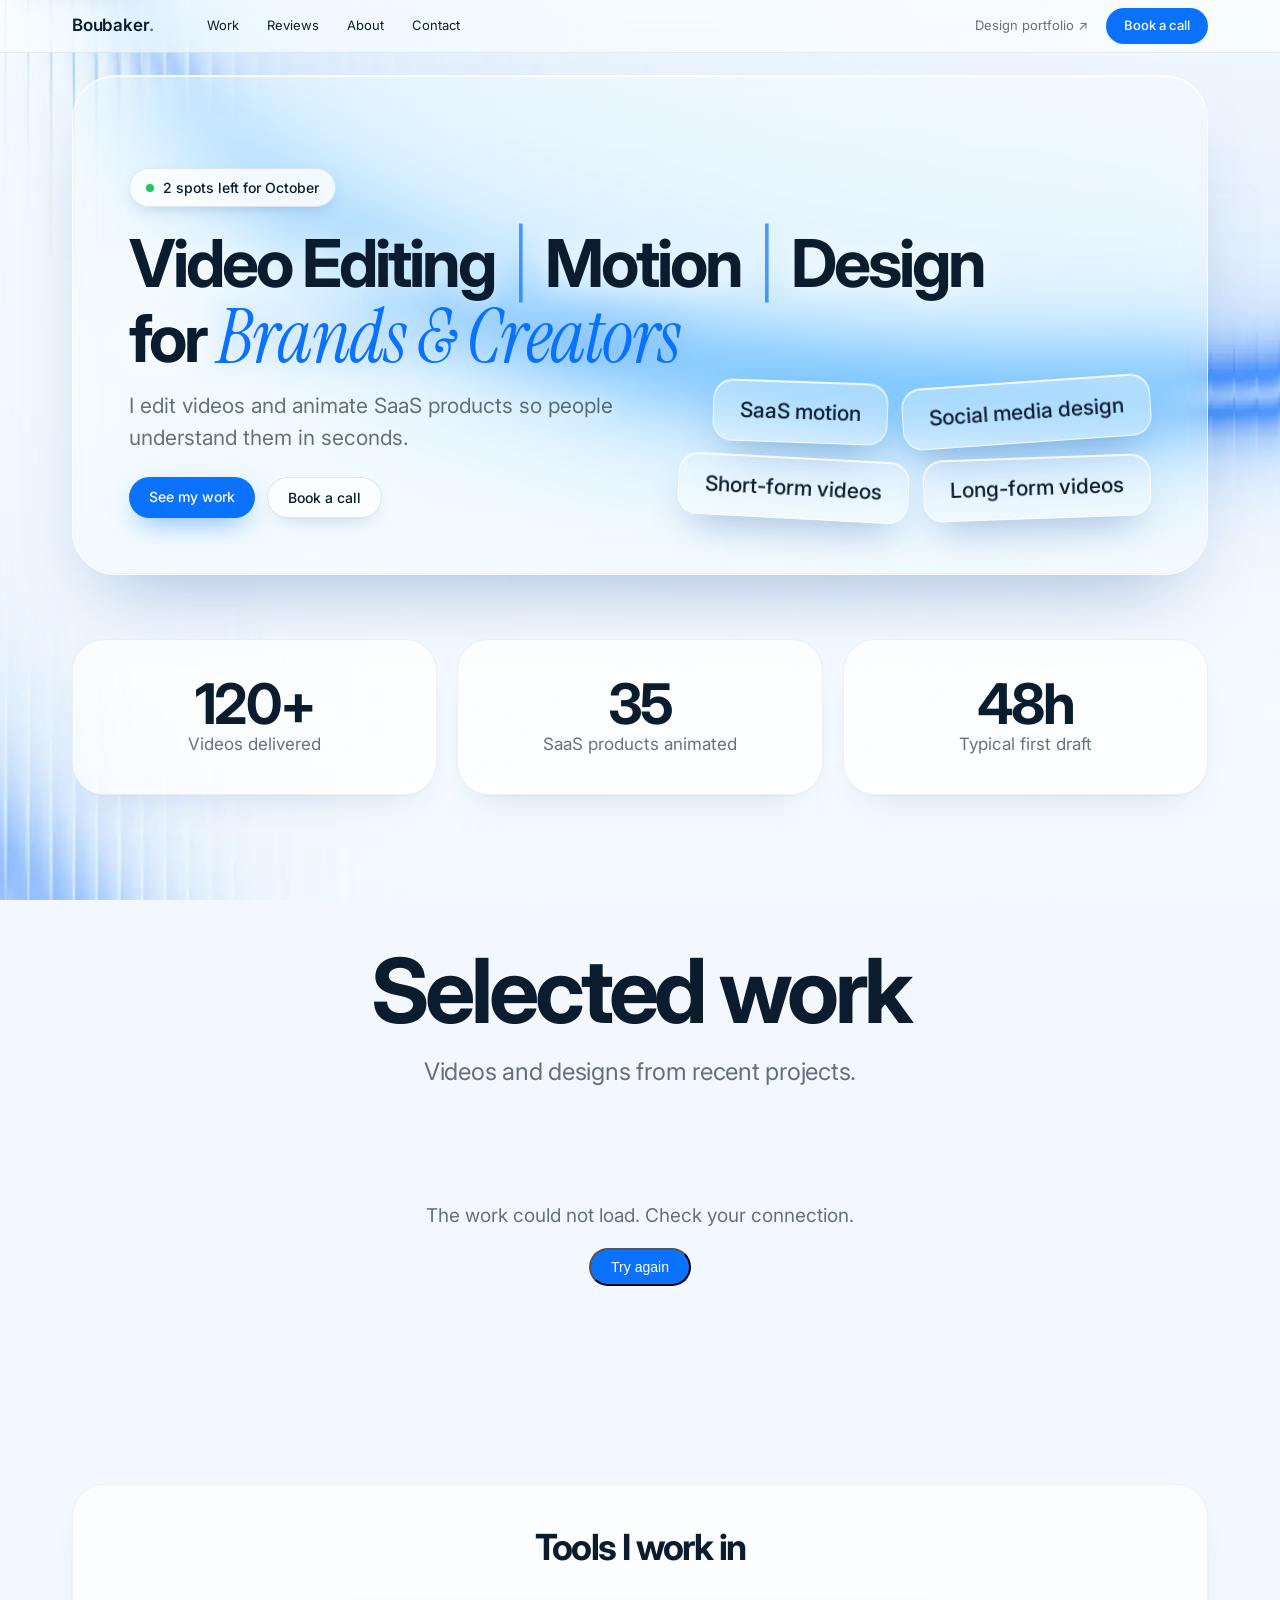
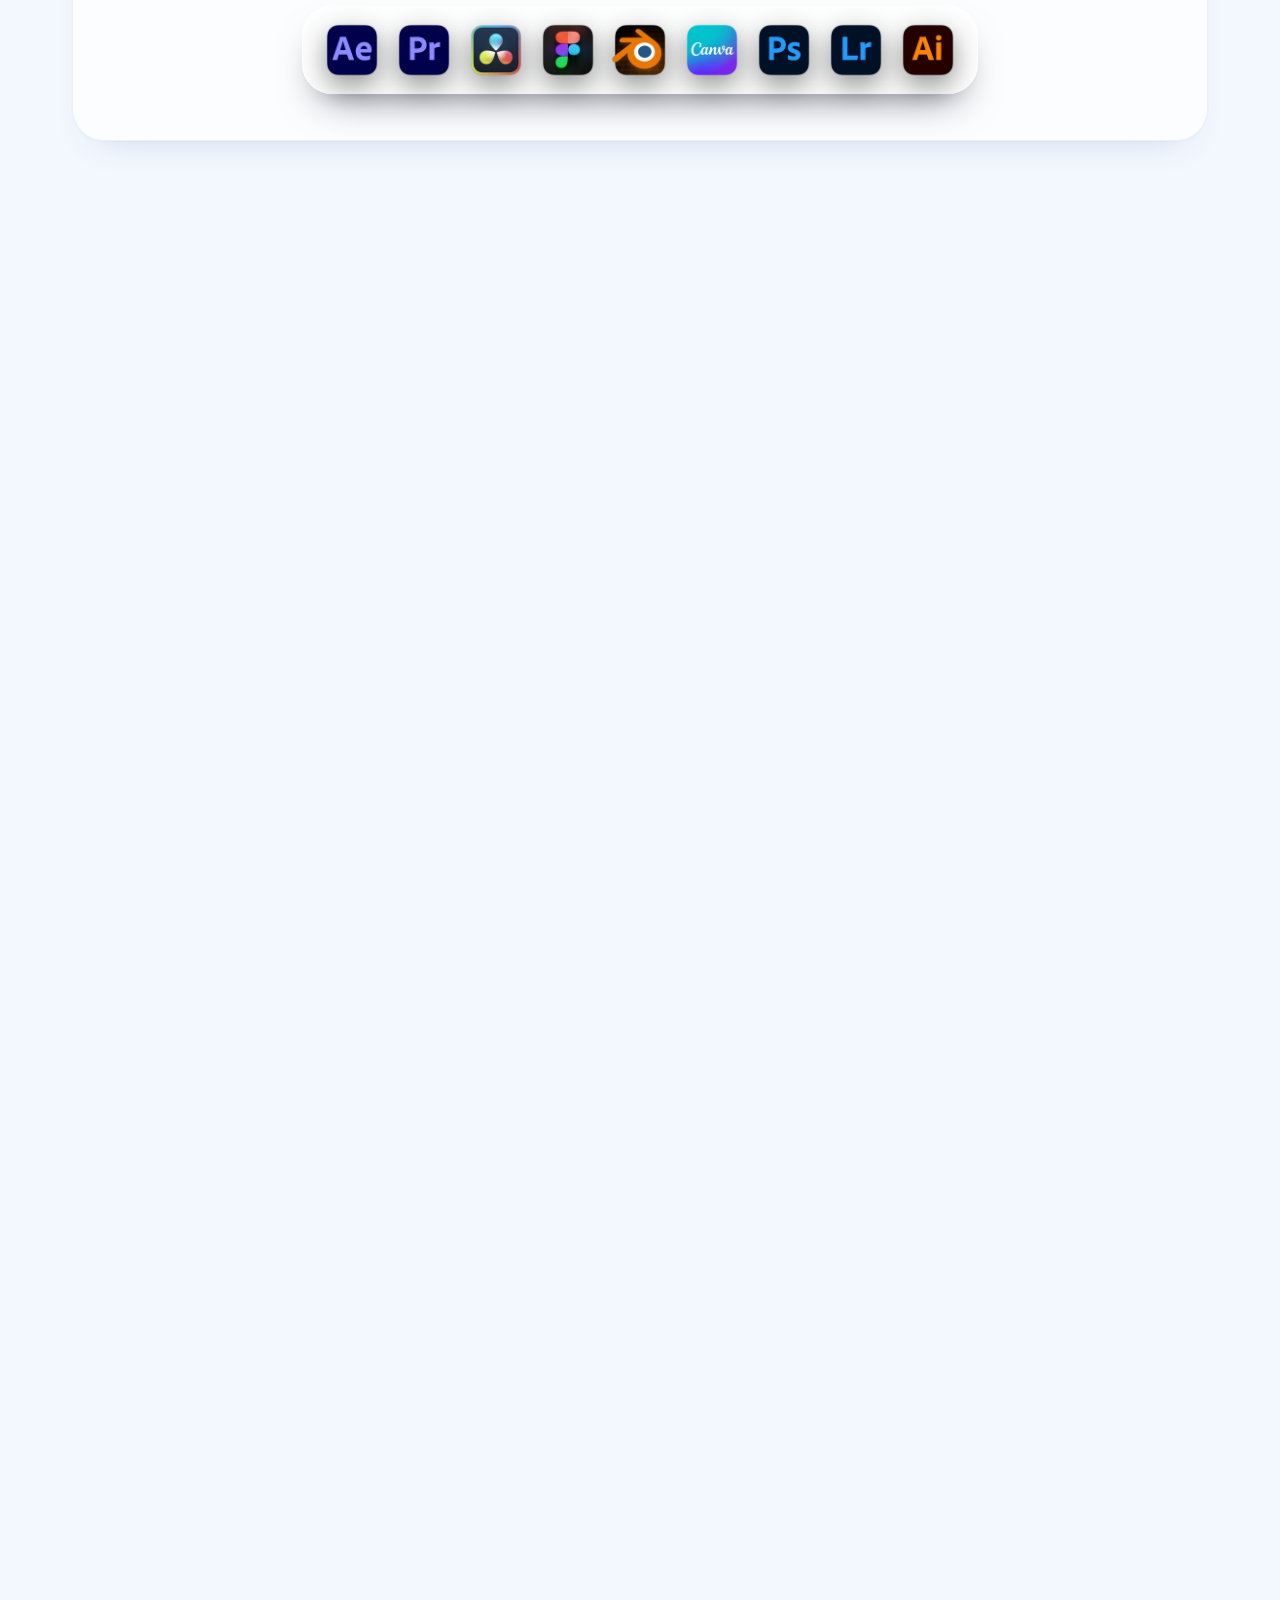
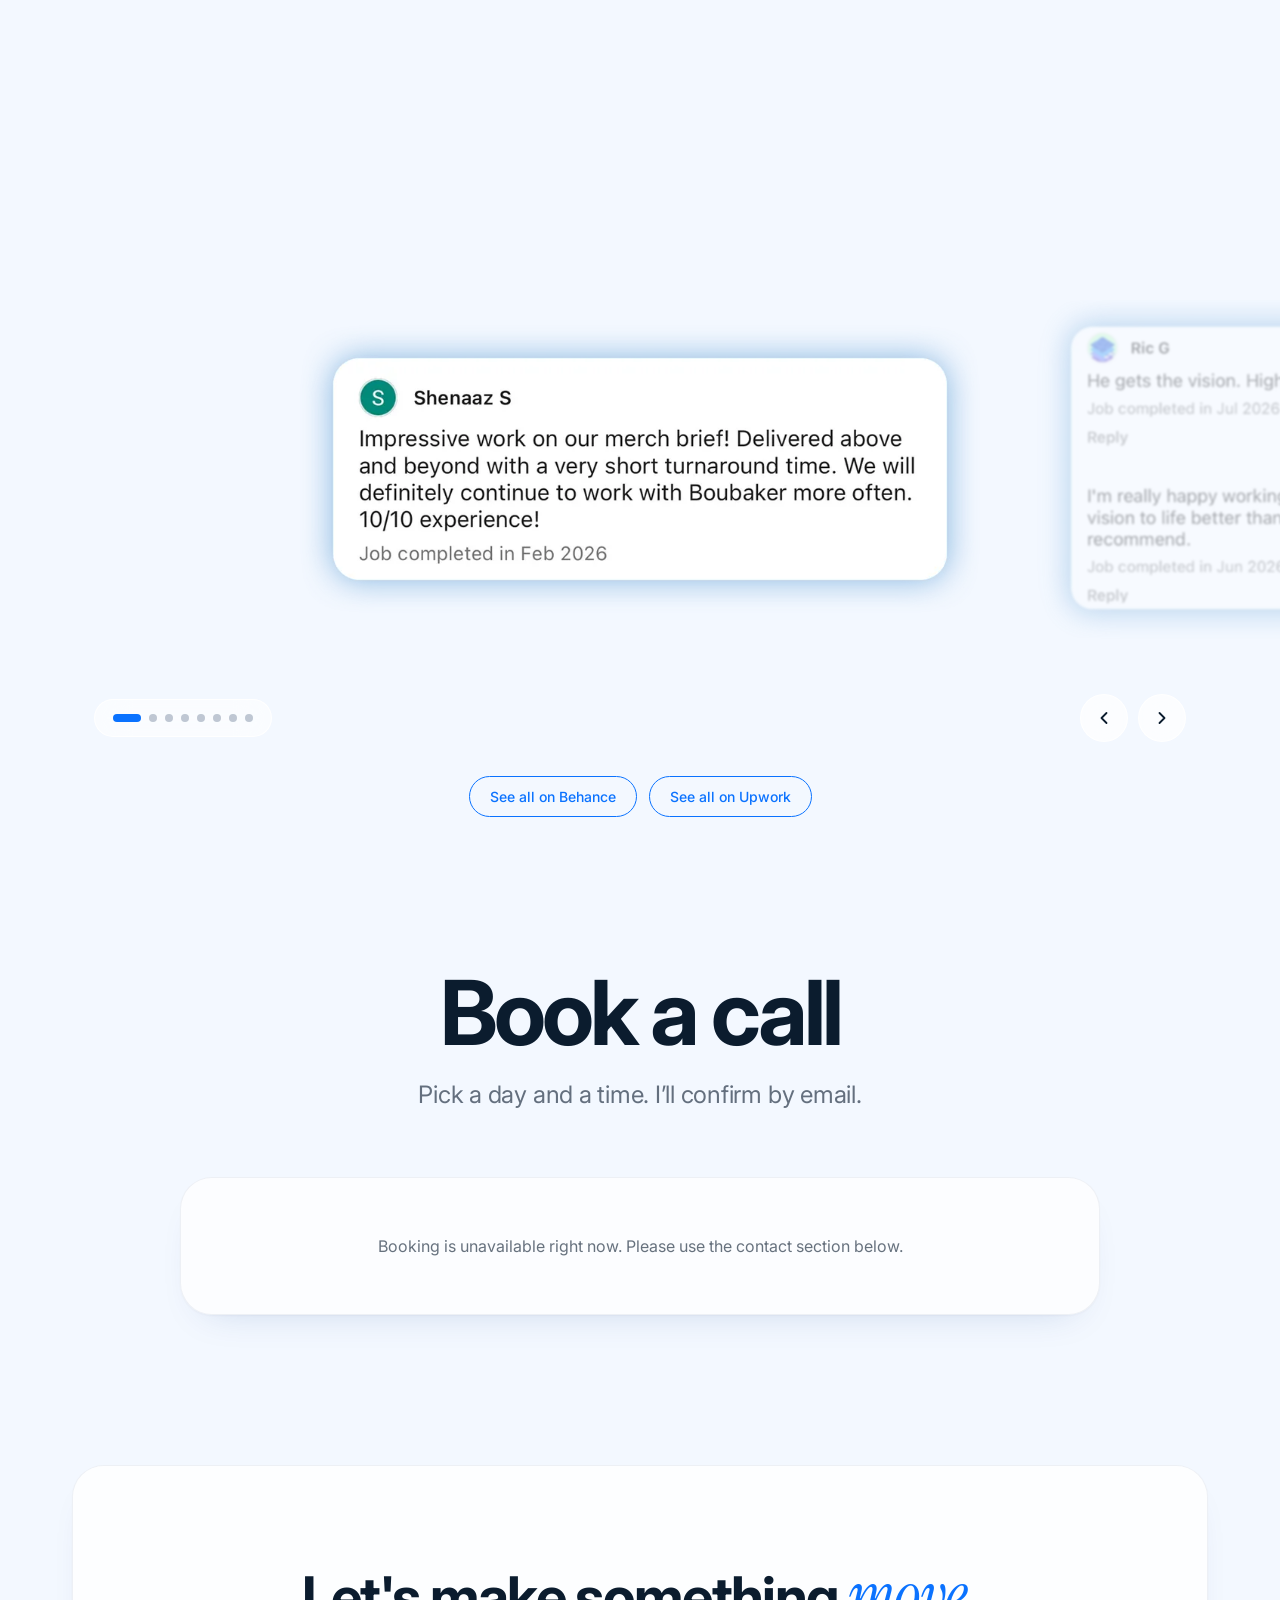
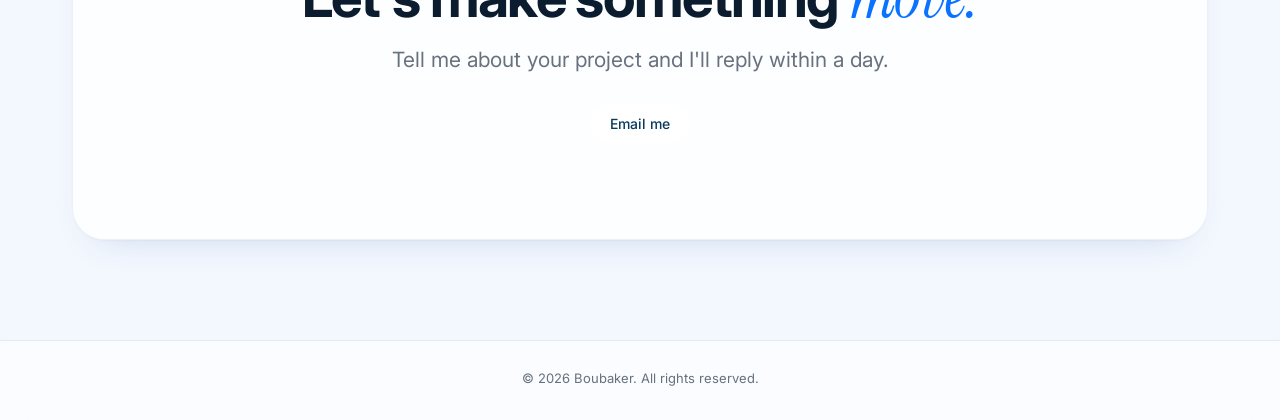
==== commit 7243967e: "Add files via upload" ====
--- a/index.html
+++ b/index.html
@@ -7,14 +7,14 @@
 <title>Boubaker — Video Editor & Motion Designer</title>
 <meta name="description" content="Video editor and motion designer for SaaS teams and creators. Product launches, YouTube and VSLs, shorts and reels.">
 <meta property="og:title" content="Boubaker — Video Editor & Motion Designer">
-<meta property="og:description" content="Product launch films, YouTube videos and short-form edits. Book a call.">
-<meta property="og:image" content="https://raw.githubusercontent.com/islambbkr213-collab/boubaker/main/thumbnail-linkedin.jpg">
-<meta property="og:image:width" content="1200">
-<meta property="og:image:height" content="627">
+<meta property="og:description" content="Video editor and motion designer for SaaS teams and creators. Product launch films, YouTube videos, shorts and reels. Book a call.">
+<meta property="og:image" content="https://raw.githubusercontent.com/islambbkr213-collab/boubaker/main/thumbnail-1600.jpg">
+<meta property="og:image:width" content="1600">
+<meta property="og:image:height" content="837">
 <meta property="og:url" content="https://www.boubakerfolio.site/">
 <meta property="og:type" content="website">
 <meta name="twitter:card" content="summary_large_image">
-<meta name="twitter:image" content="https://raw.githubusercontent.com/islambbkr213-collab/boubaker/main/thumbnail-linkedin.jpg">
+<meta name="twitter:image" content="https://raw.githubusercontent.com/islambbkr213-collab/boubaker/main/thumbnail-1600.jpg">
 <link rel="icon" href="data:image/svg+xml,%3Csvg xmlns='http://www.w3.org/2000/svg' viewBox='0 0 64 64'%3E%3Crect width='64' height='64' rx='16' fill='%230a72ff'/%3E%3Ctext x='32' y='44' font-family='Inter,Arial' font-weight='700' font-size='38' text-anchor='middle' fill='white'%3EB%3C/text%3E%3C/svg%3E">
 <link rel="preconnect" href="https://wpvpbfmjuzqsmdowvpct.supabase.co" crossorigin>
 <link rel="dns-prefetch" href="https://i.ytimg.com">
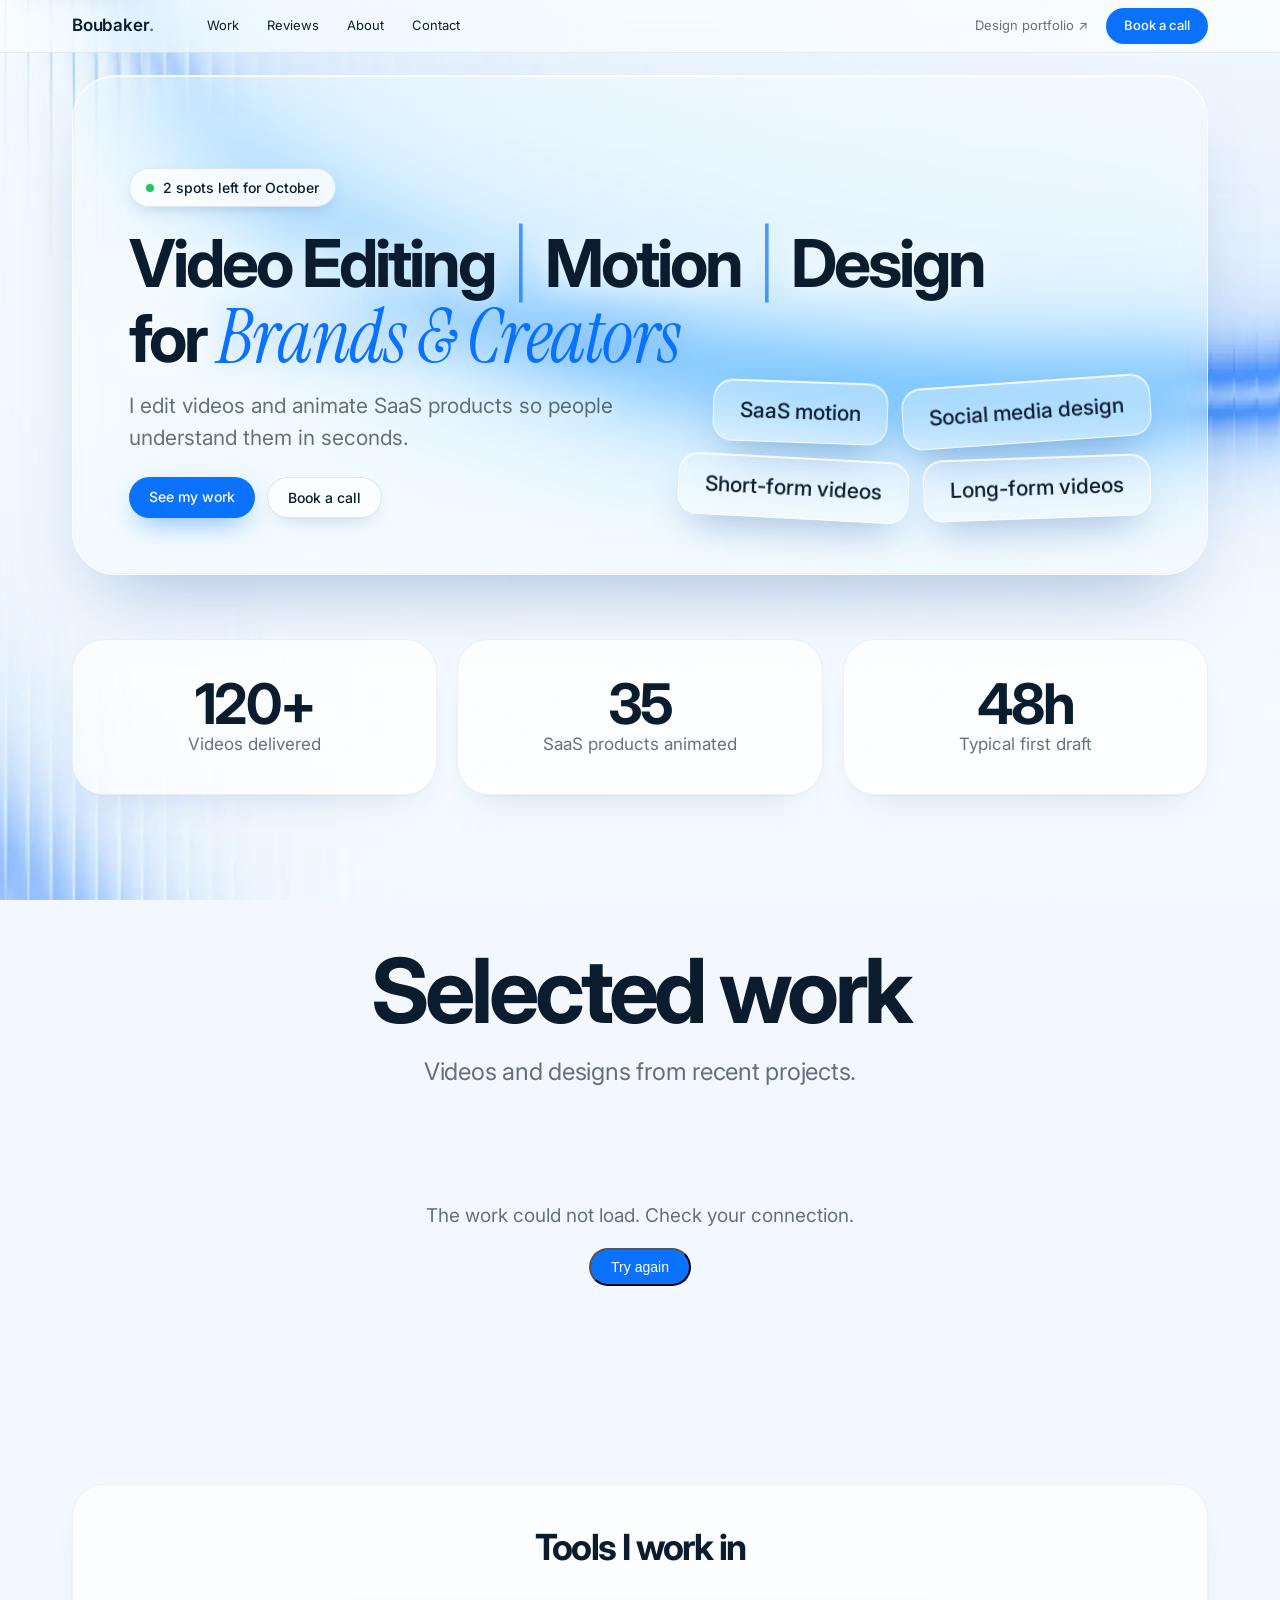
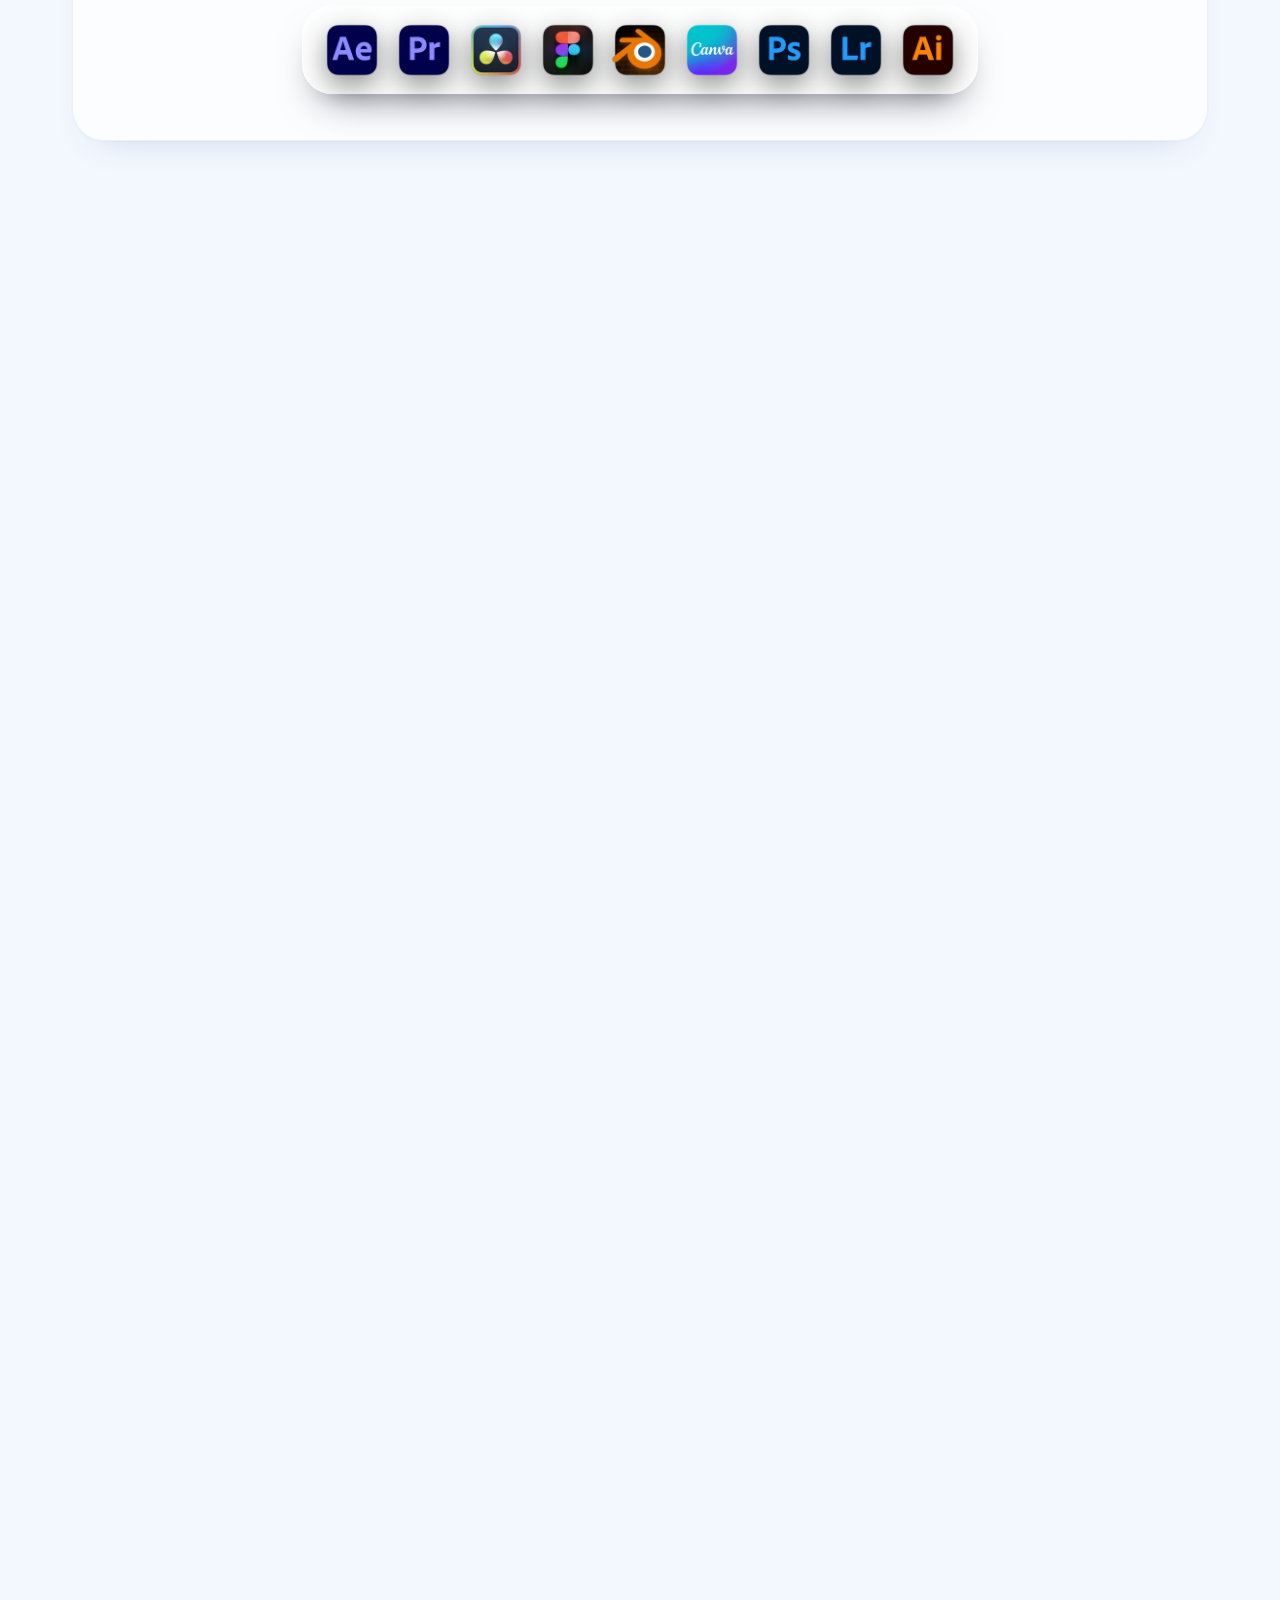
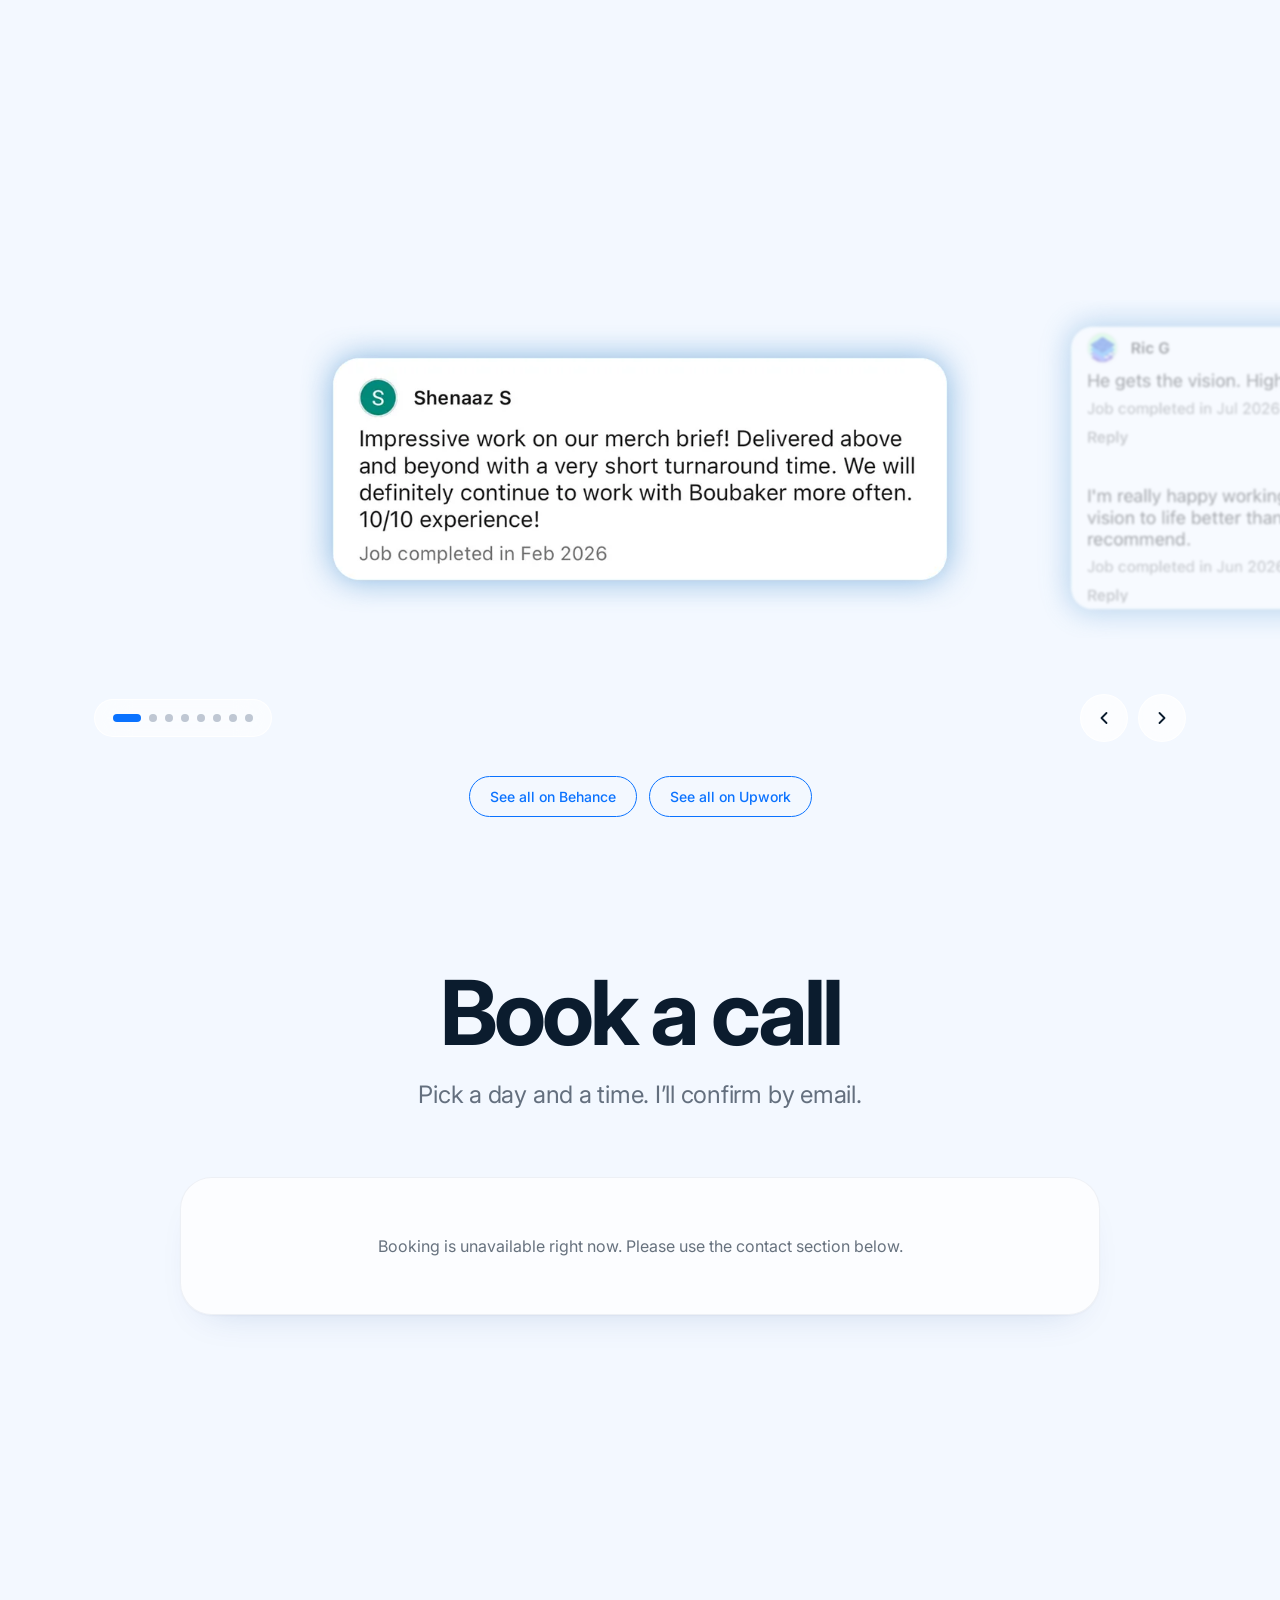
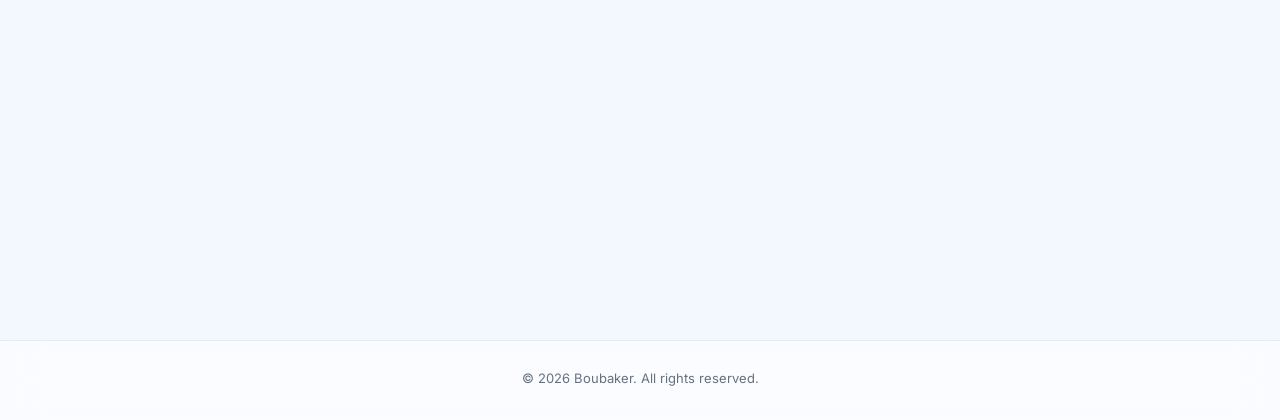
==== commit a97533c2: "Update index.html" ====
--- a/index.html
+++ b/index.html
@@ -8,7 +8,7 @@
 <meta name="description" content="Video editor and motion designer for SaaS teams and creators. Product launches, YouTube and VSLs, shorts and reels.">
 <meta property="og:title" content="Boubaker — Video Editor & Motion Designer">
 <meta property="og:description" content="Video editor and motion designer for SaaS teams and creators. Product launch films, YouTube videos, shorts and reels. Book a call.">
-<meta property="og:image" content="https://raw.githubusercontent.com/islambbkr213-collab/boubaker/main/thumbnail-1600.jpg">
+<meta property="og:image" content="https://raw.githubusercontent.com/islambbkr213-collab/boubakerxs/main/thumbnail-1600.jpg">
 <meta property="og:image:width" content="1600">
 <meta property="og:image:height" content="837">
 <meta property="og:url" content="https://www.boubakerfolio.site/">
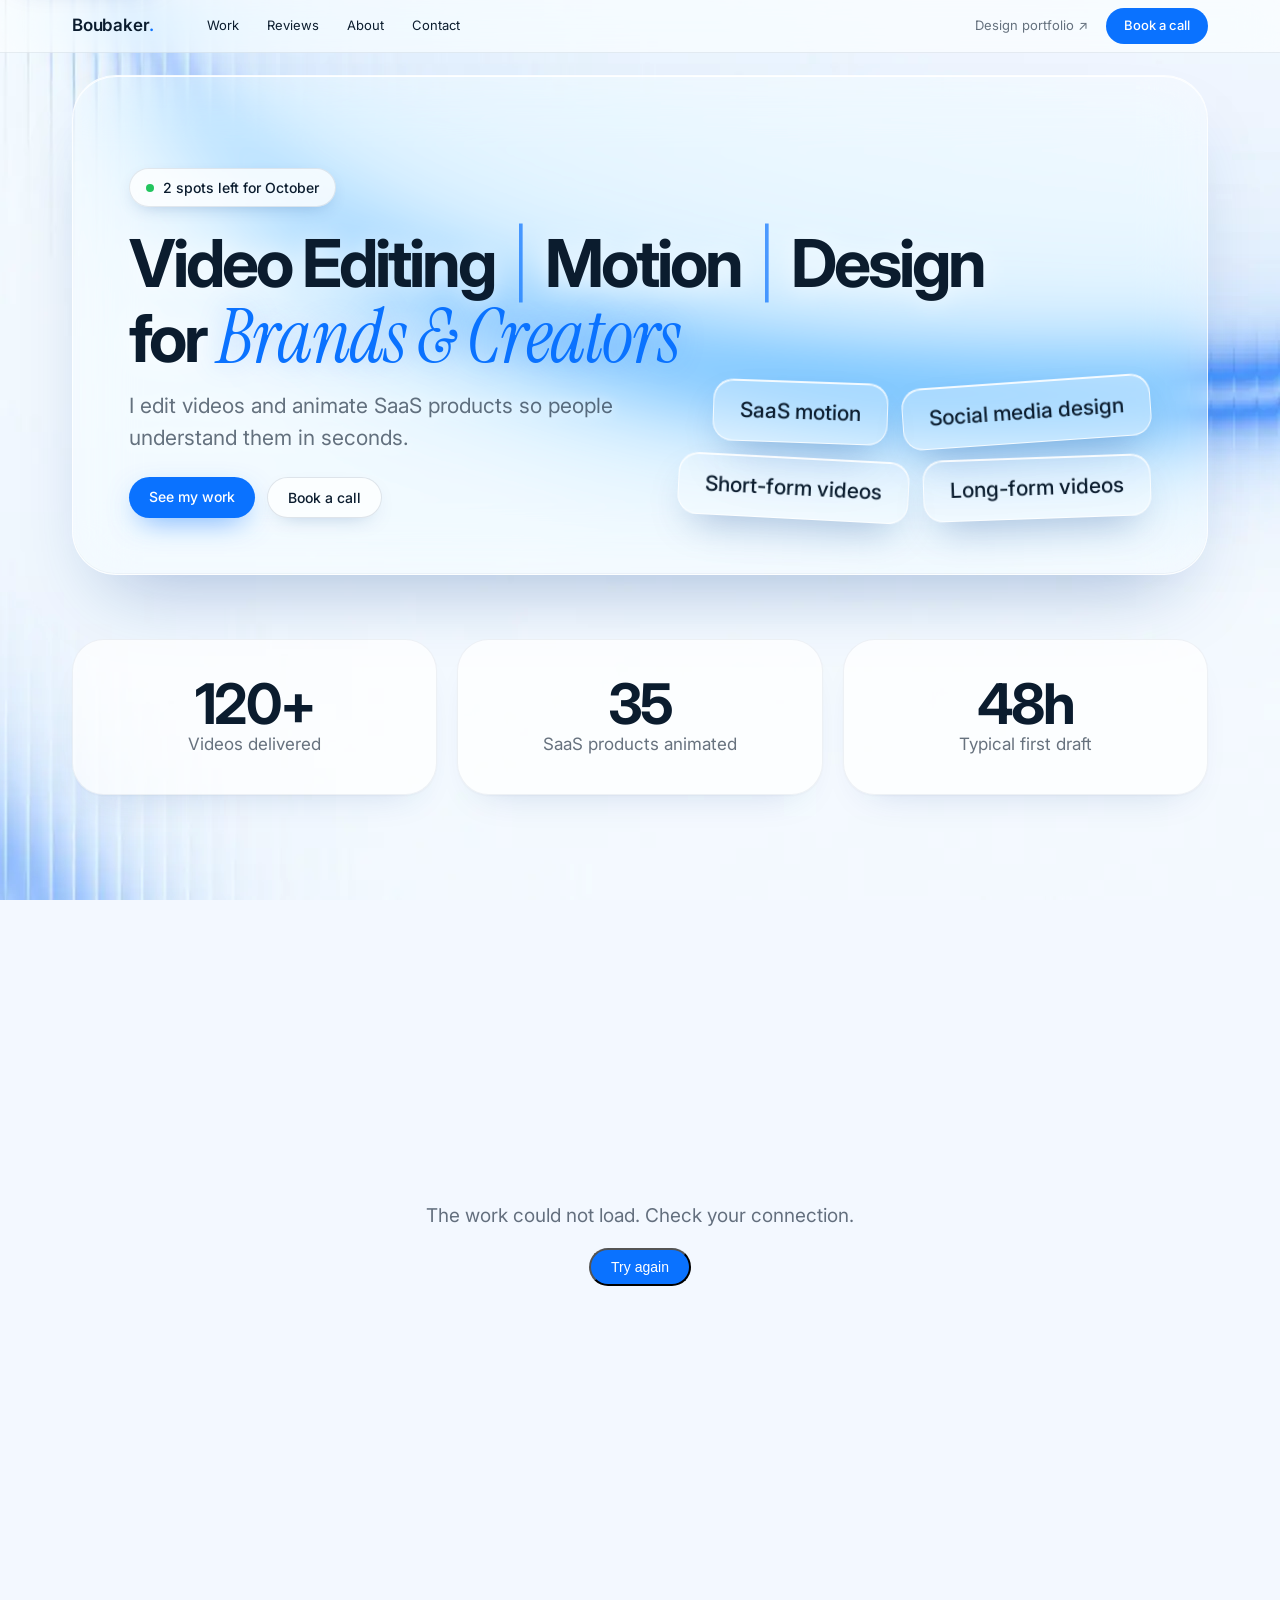
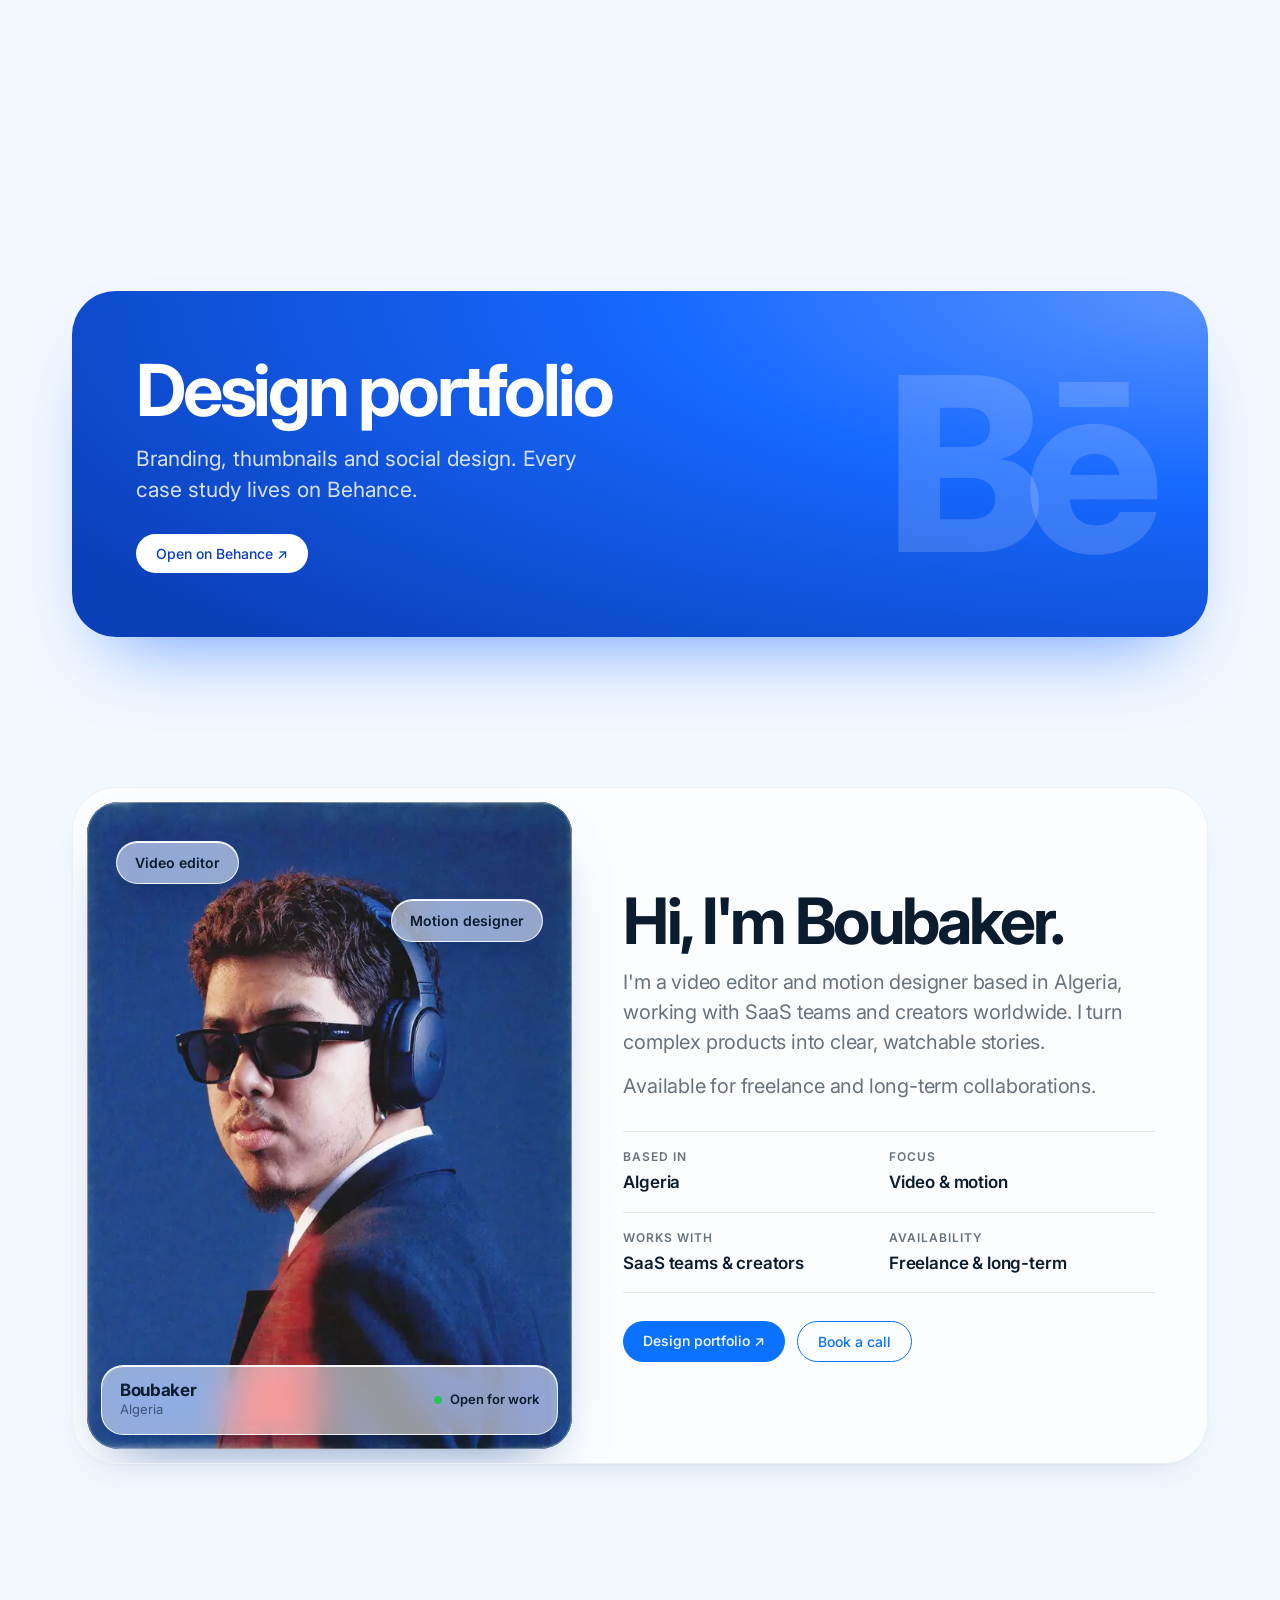
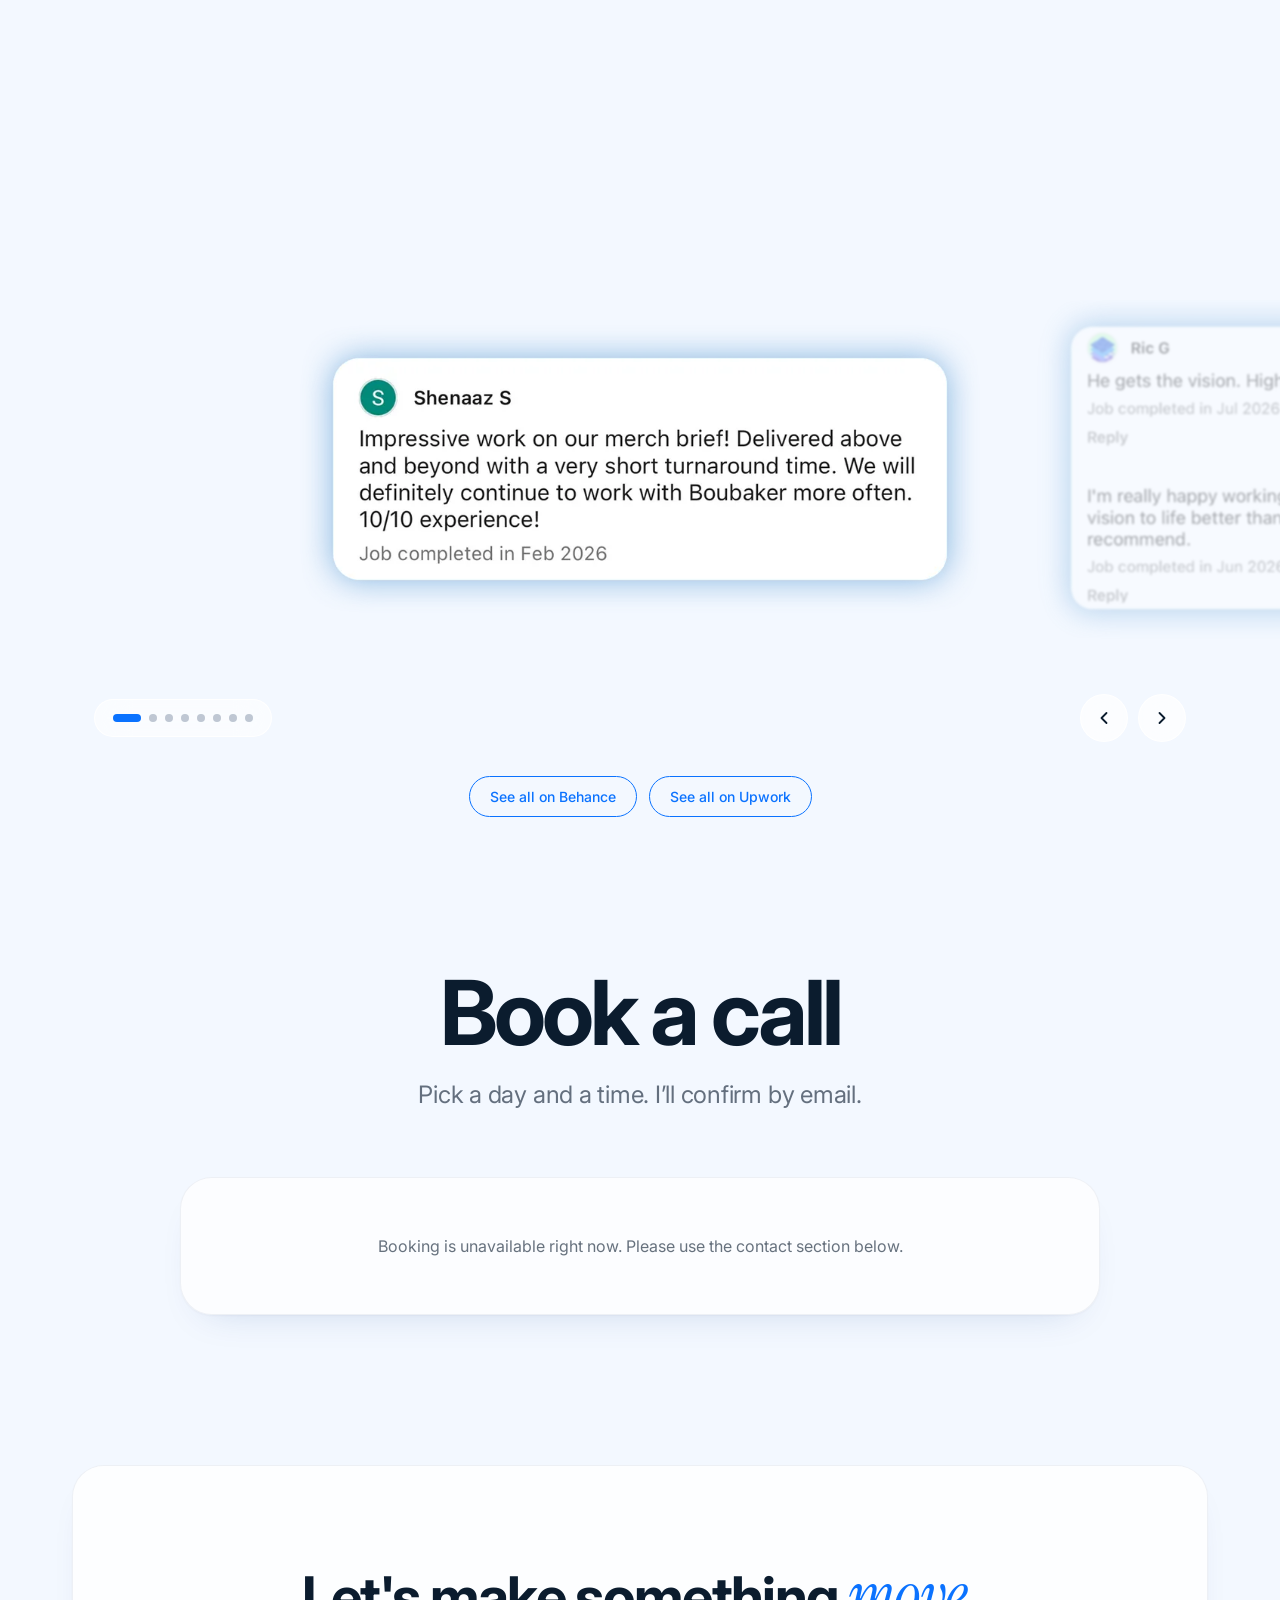
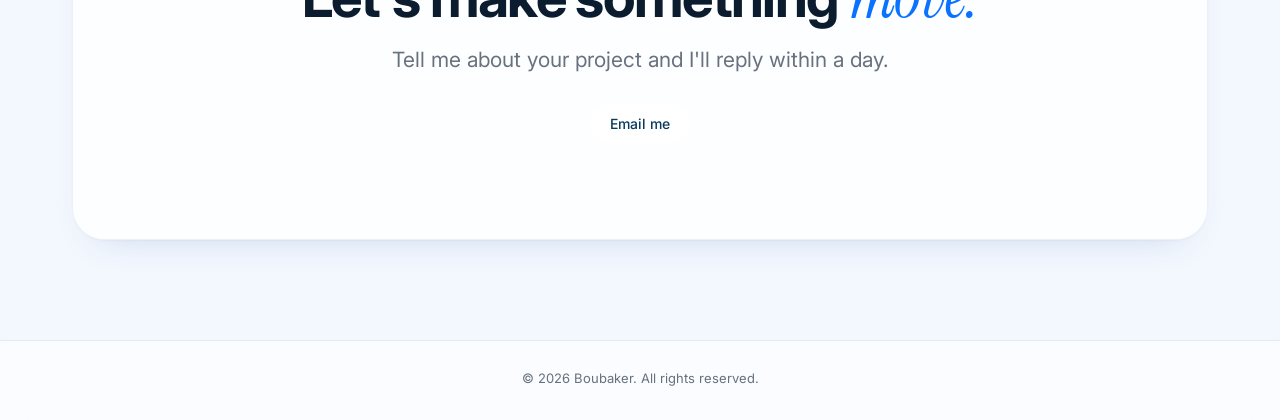
==== commit 5d11588e: "Update index.html" ====
--- a/index.html
+++ b/index.html
@@ -8,8 +8,8 @@
 <meta name="description" content="Video editor and motion designer for SaaS teams and creators. Product launches, YouTube and VSLs, shorts and reels.">
 <meta property="og:title" content="Boubaker — Video Editor & Motion Designer">
 <meta property="og:description" content="Video editor and motion designer for SaaS teams and creators. Product launch films, YouTube videos, shorts and reels. Book a call.">
-<meta property="og:image" content="https://raw.githubusercontent.com/islambbkr213-collab/boubakerxs/main/thumbnail-1600.jpg">
-<meta property="og:image:width" content="1600">
+<meta property="og:image" content="https://raw.githubusercontent.com/islambbkr213-collab/boubakerxs/main/thumbnail-1600.jpg?v=2">
+   <meta property="og:image:width" content="1600">
 <meta property="og:image:height" content="837">
 <meta property="og:url" content="https://www.boubakerfolio.site/">
 <meta property="og:type" content="website">
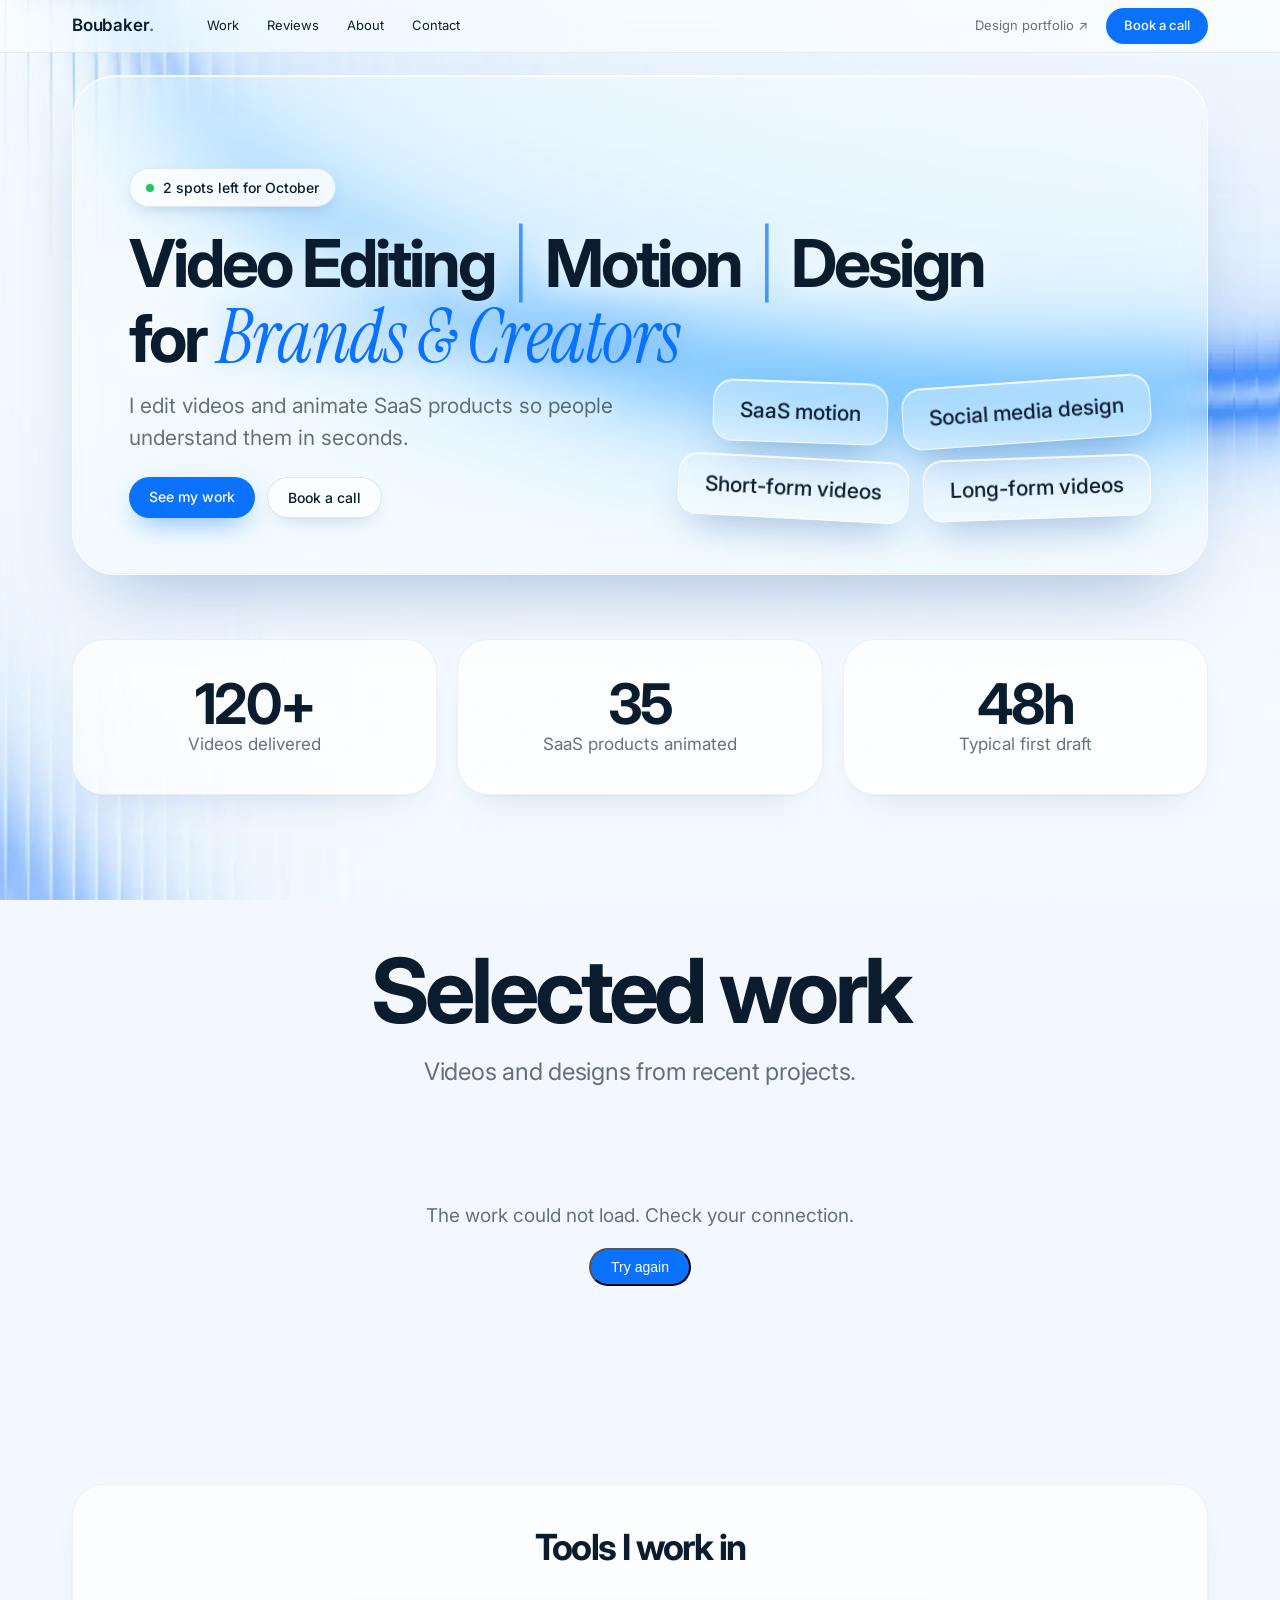
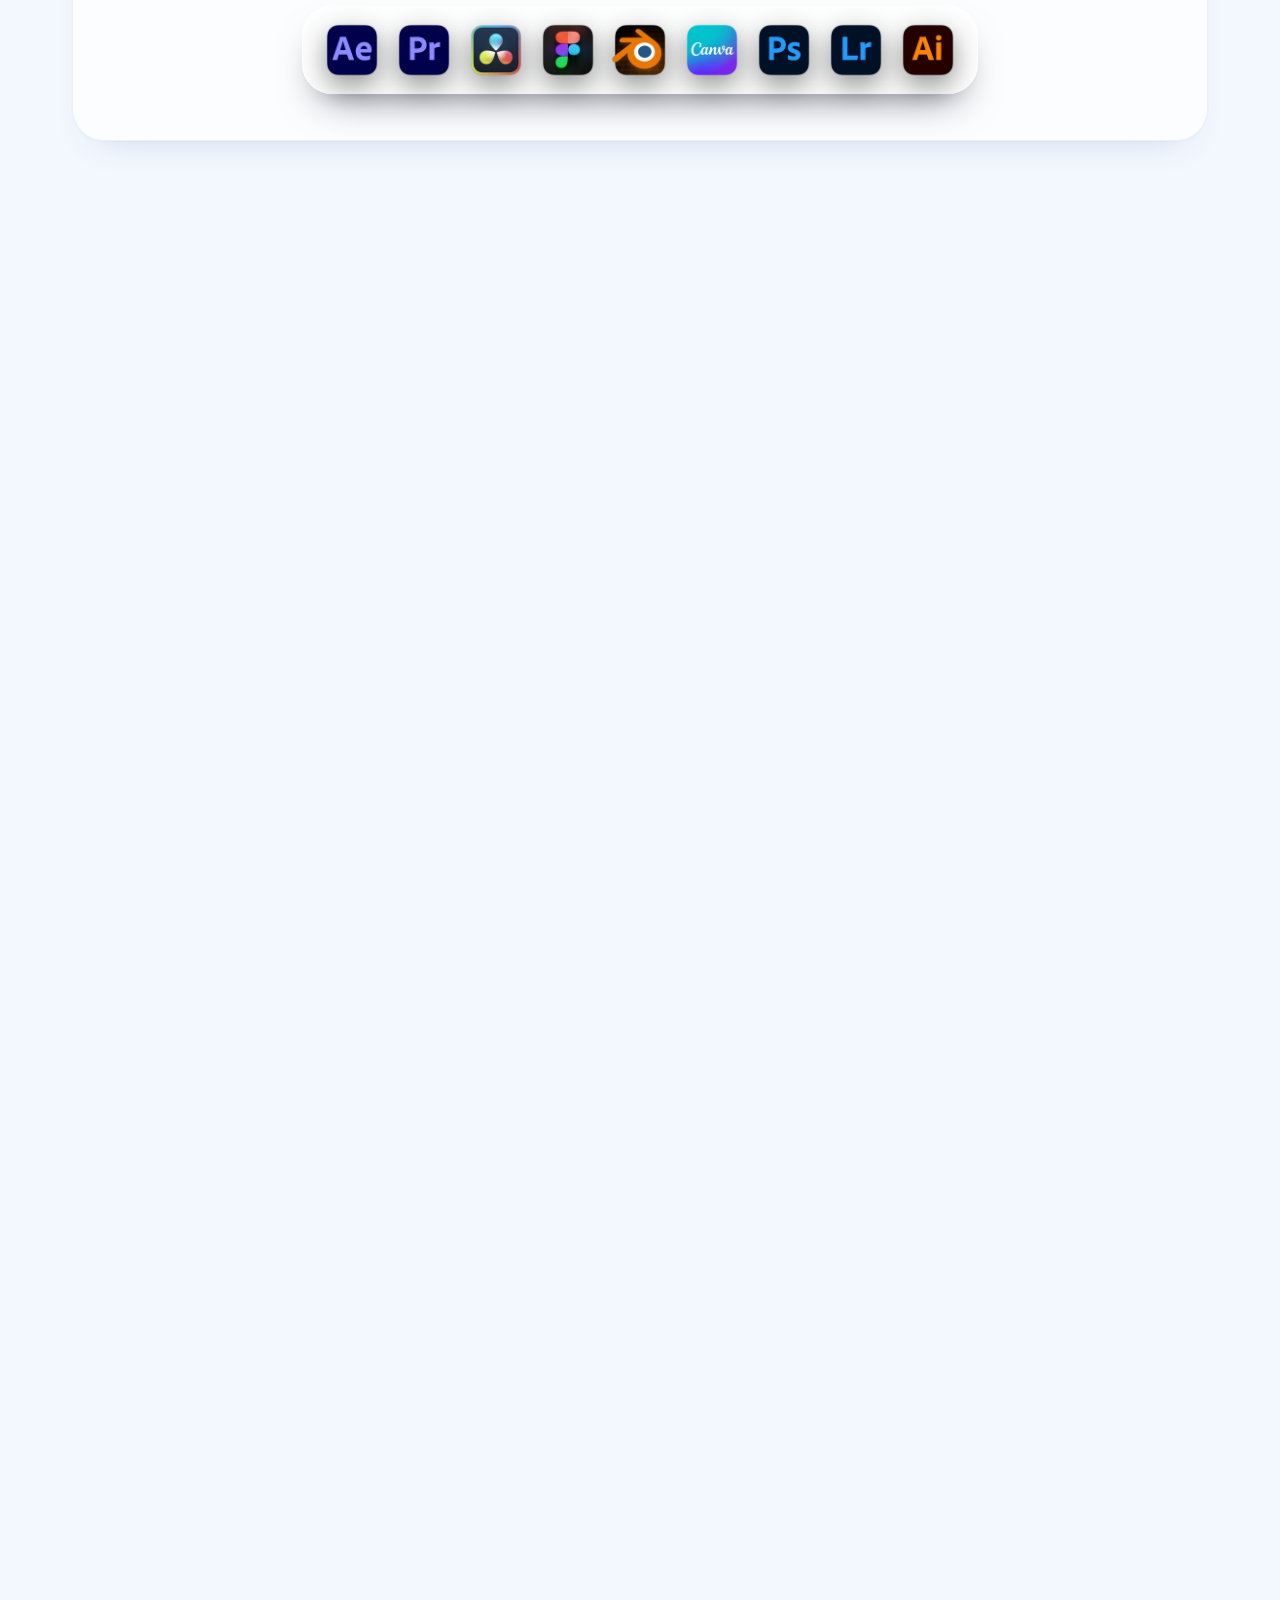
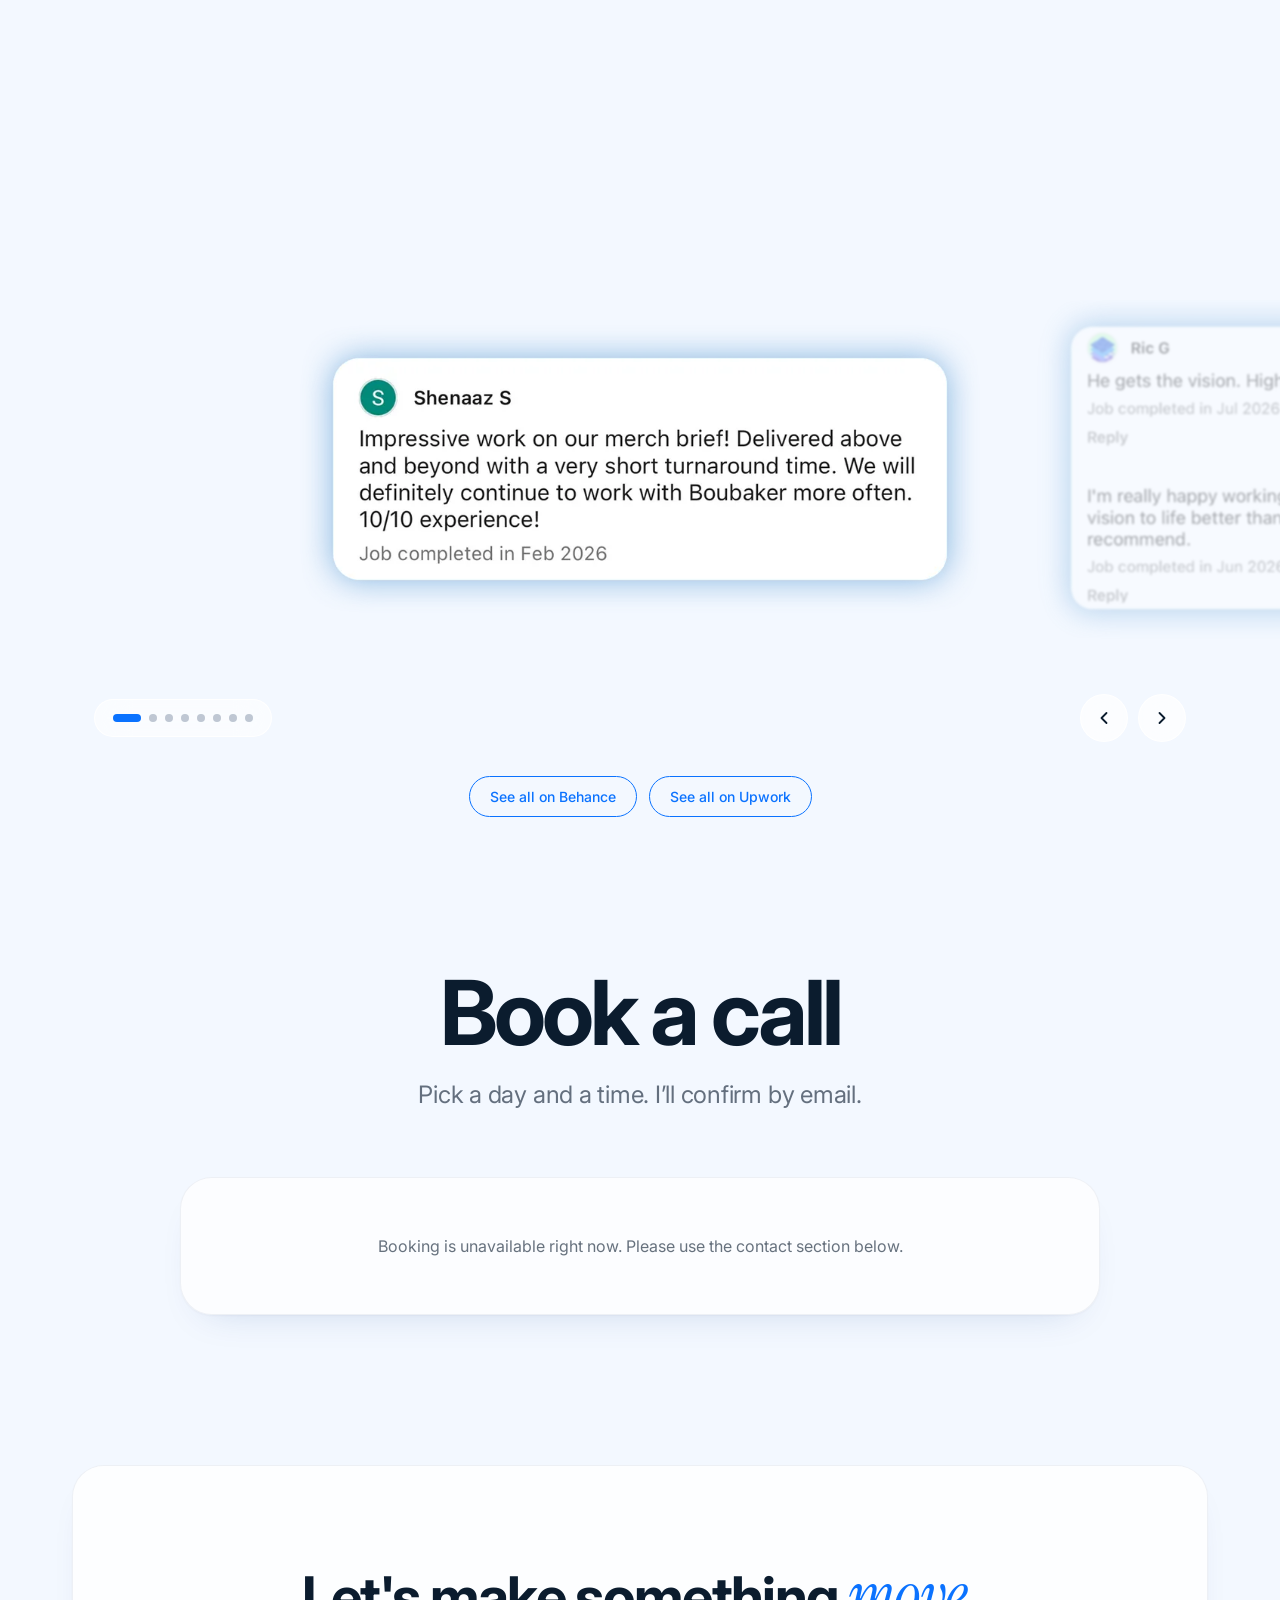
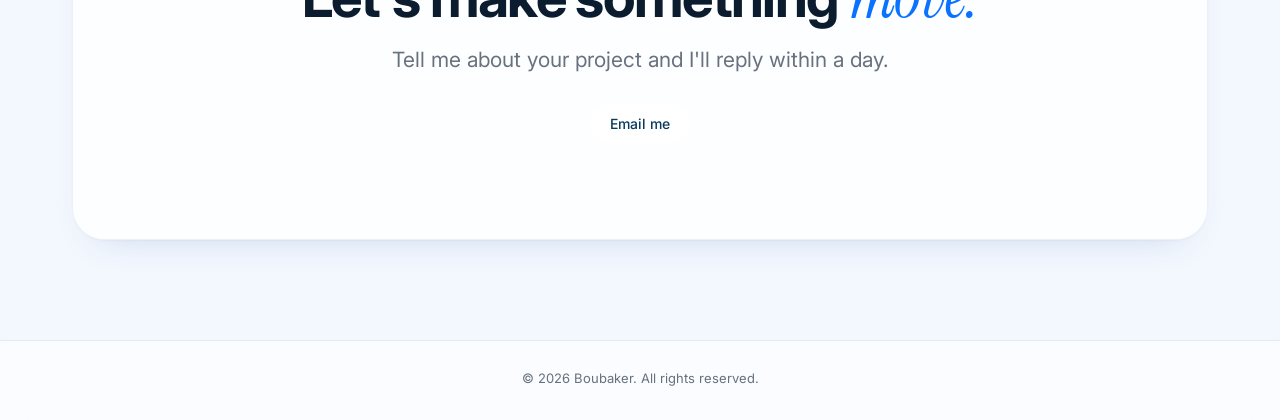
==== commit df6b3f28: "Update index.html" ====
--- a/index.html
+++ b/index.html
@@ -8,7 +8,7 @@
 <meta name="description" content="Video editor and motion designer for SaaS teams and creators. Product launches, YouTube and VSLs, shorts and reels.">
 <meta property="og:title" content="Boubaker — Video Editor & Motion Designer">
 <meta property="og:description" content="Video editor and motion designer for SaaS teams and creators. Product launch films, YouTube videos, shorts and reels. Book a call.">
-<meta property="og:image" content="https://raw.githubusercontent.com/islambbkr213-collab/boubakerxs/main/thumbnail-1600.jpg?v=2">
+<meta property="og:image" content="https://raw.githubusercontent.com/islambbkr213-collab/boubakerxs/main/thumbnail-1600.jpg?v=3">
    <meta property="og:image:width" content="1600">
 <meta property="og:image:height" content="837">
 <meta property="og:url" content="https://www.boubakerfolio.site/">
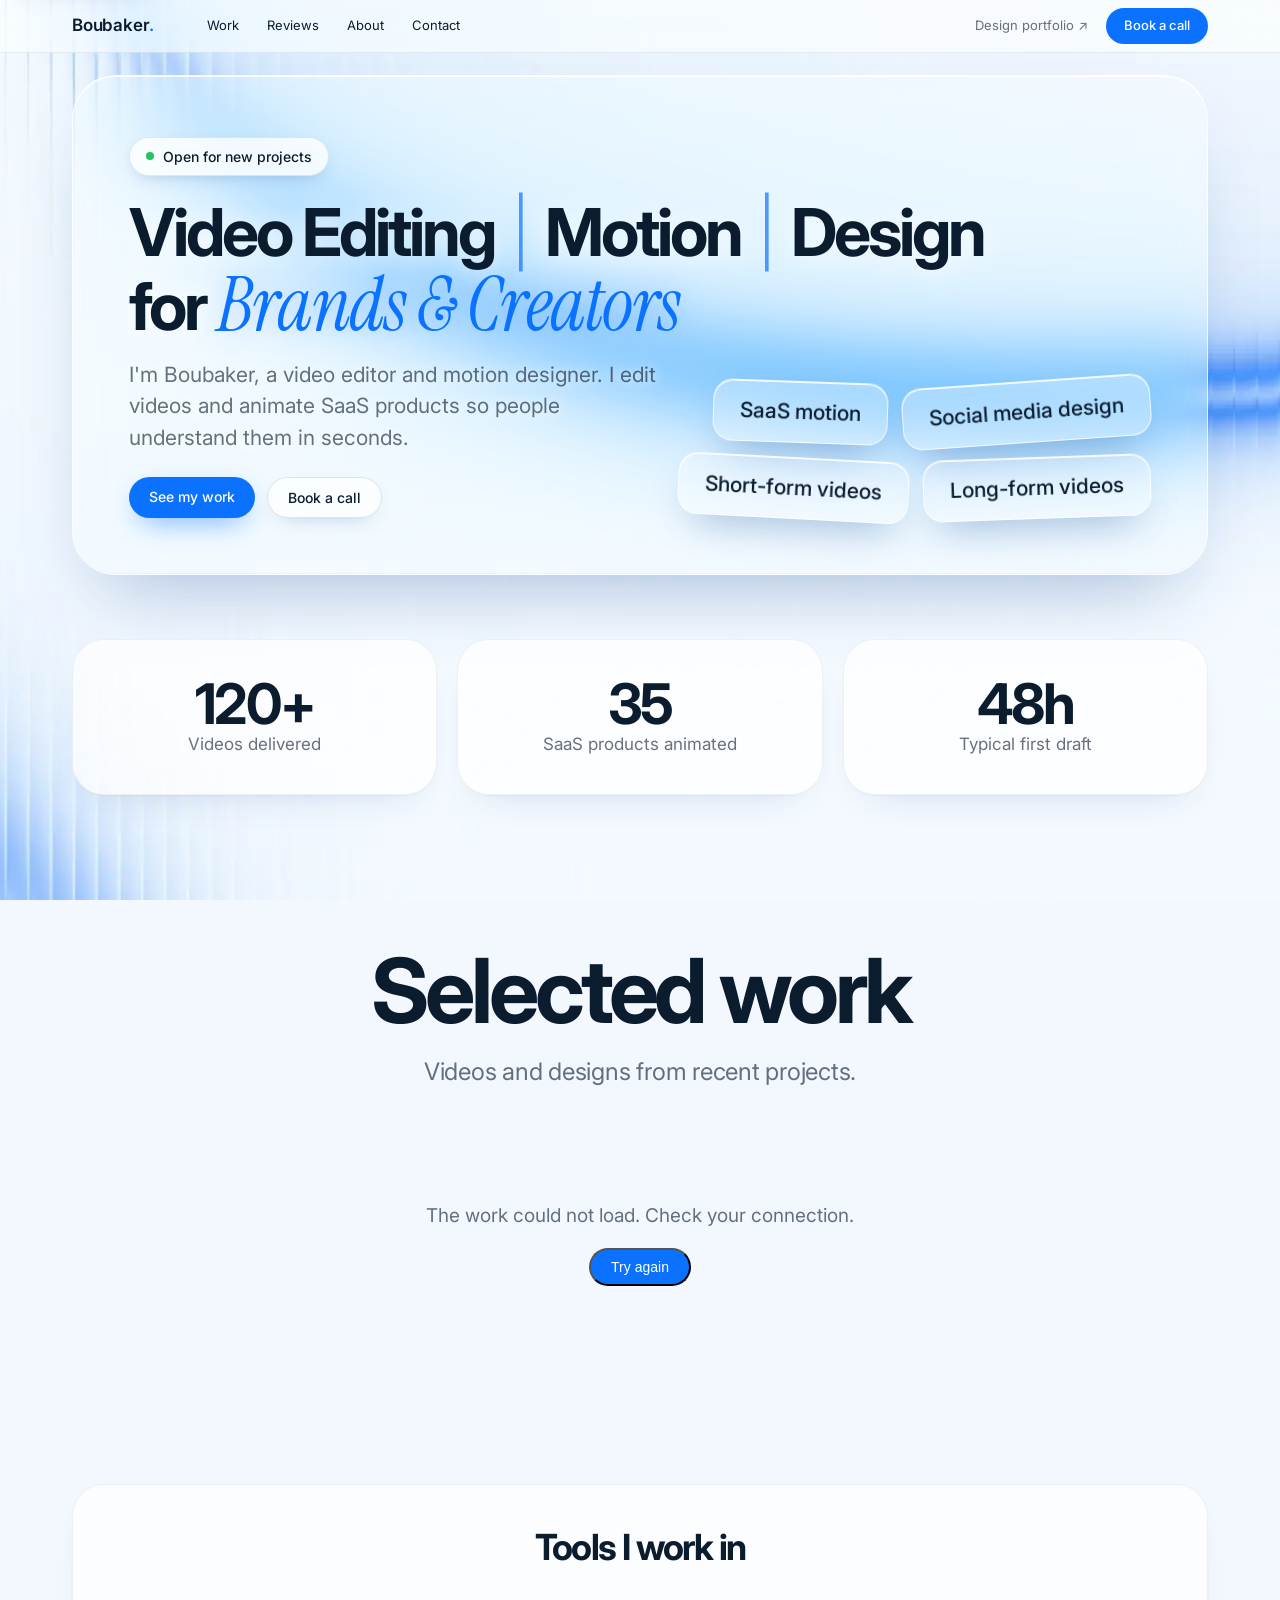
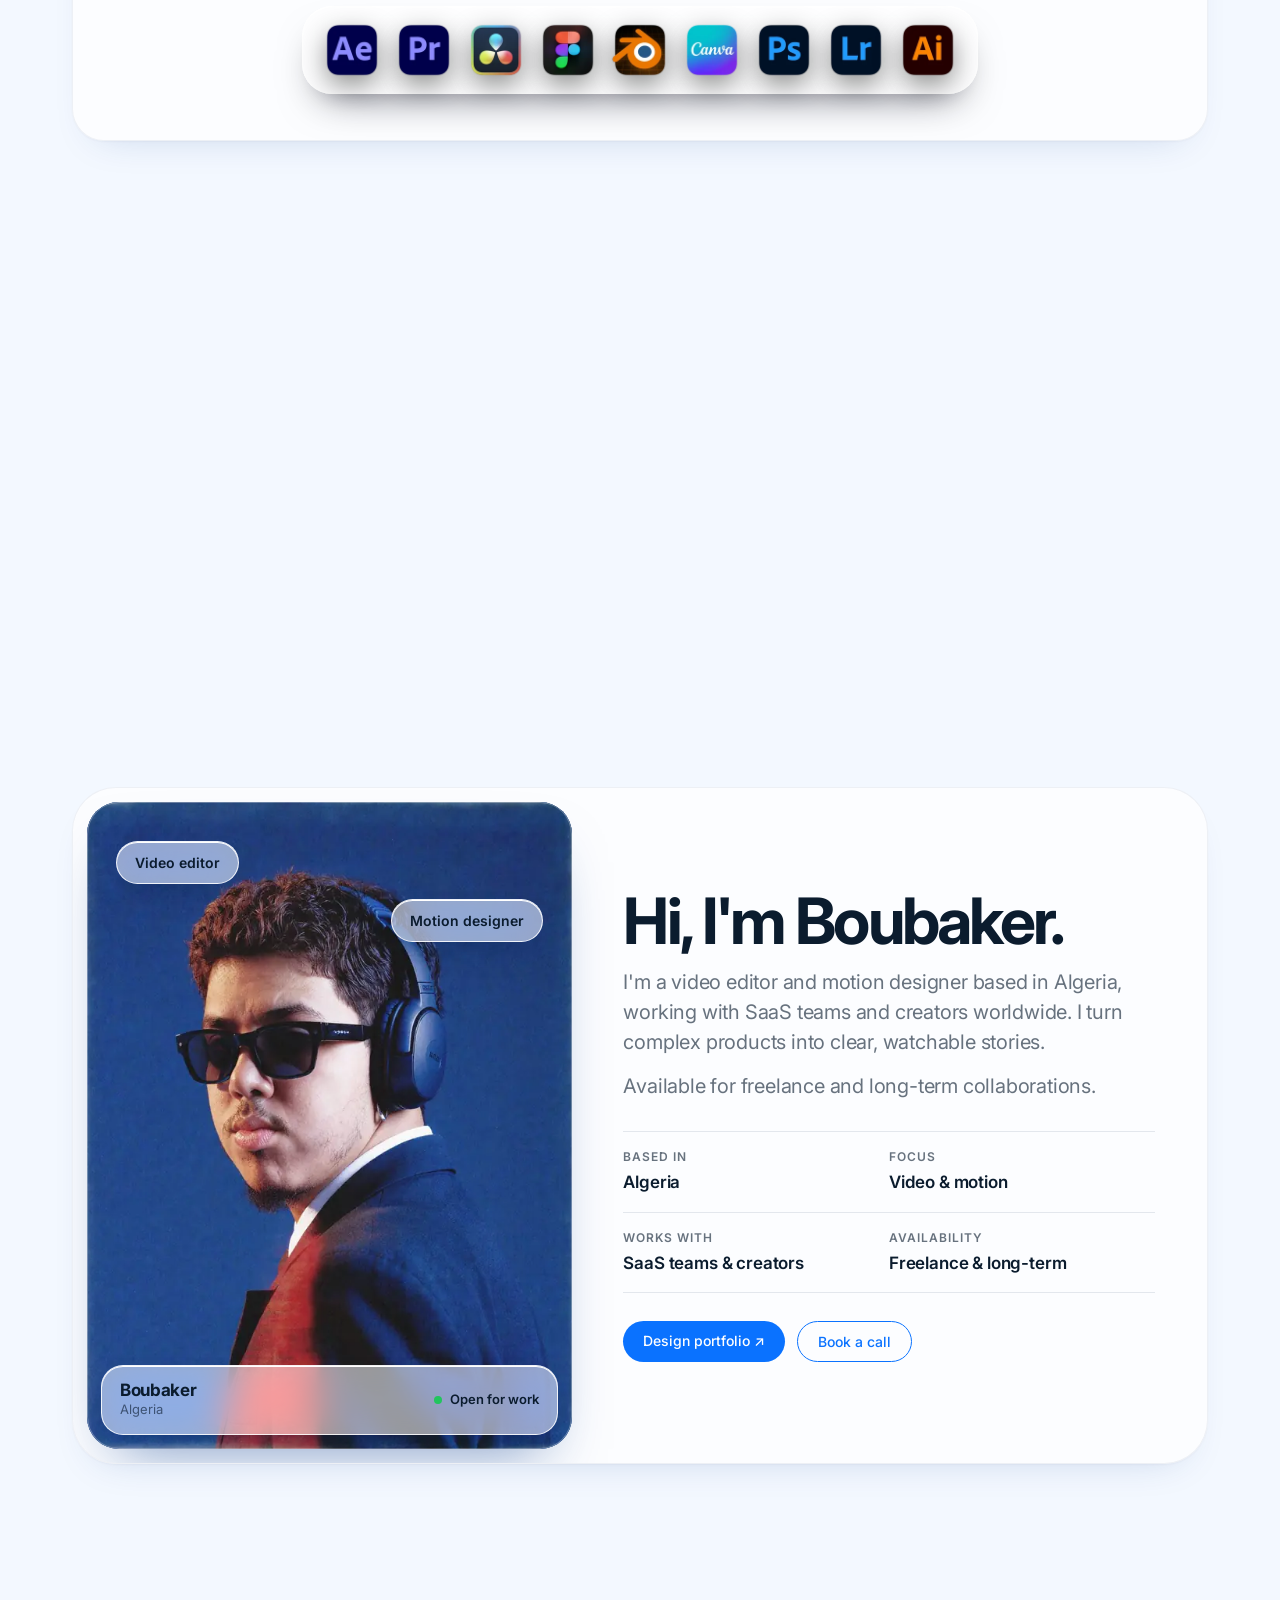
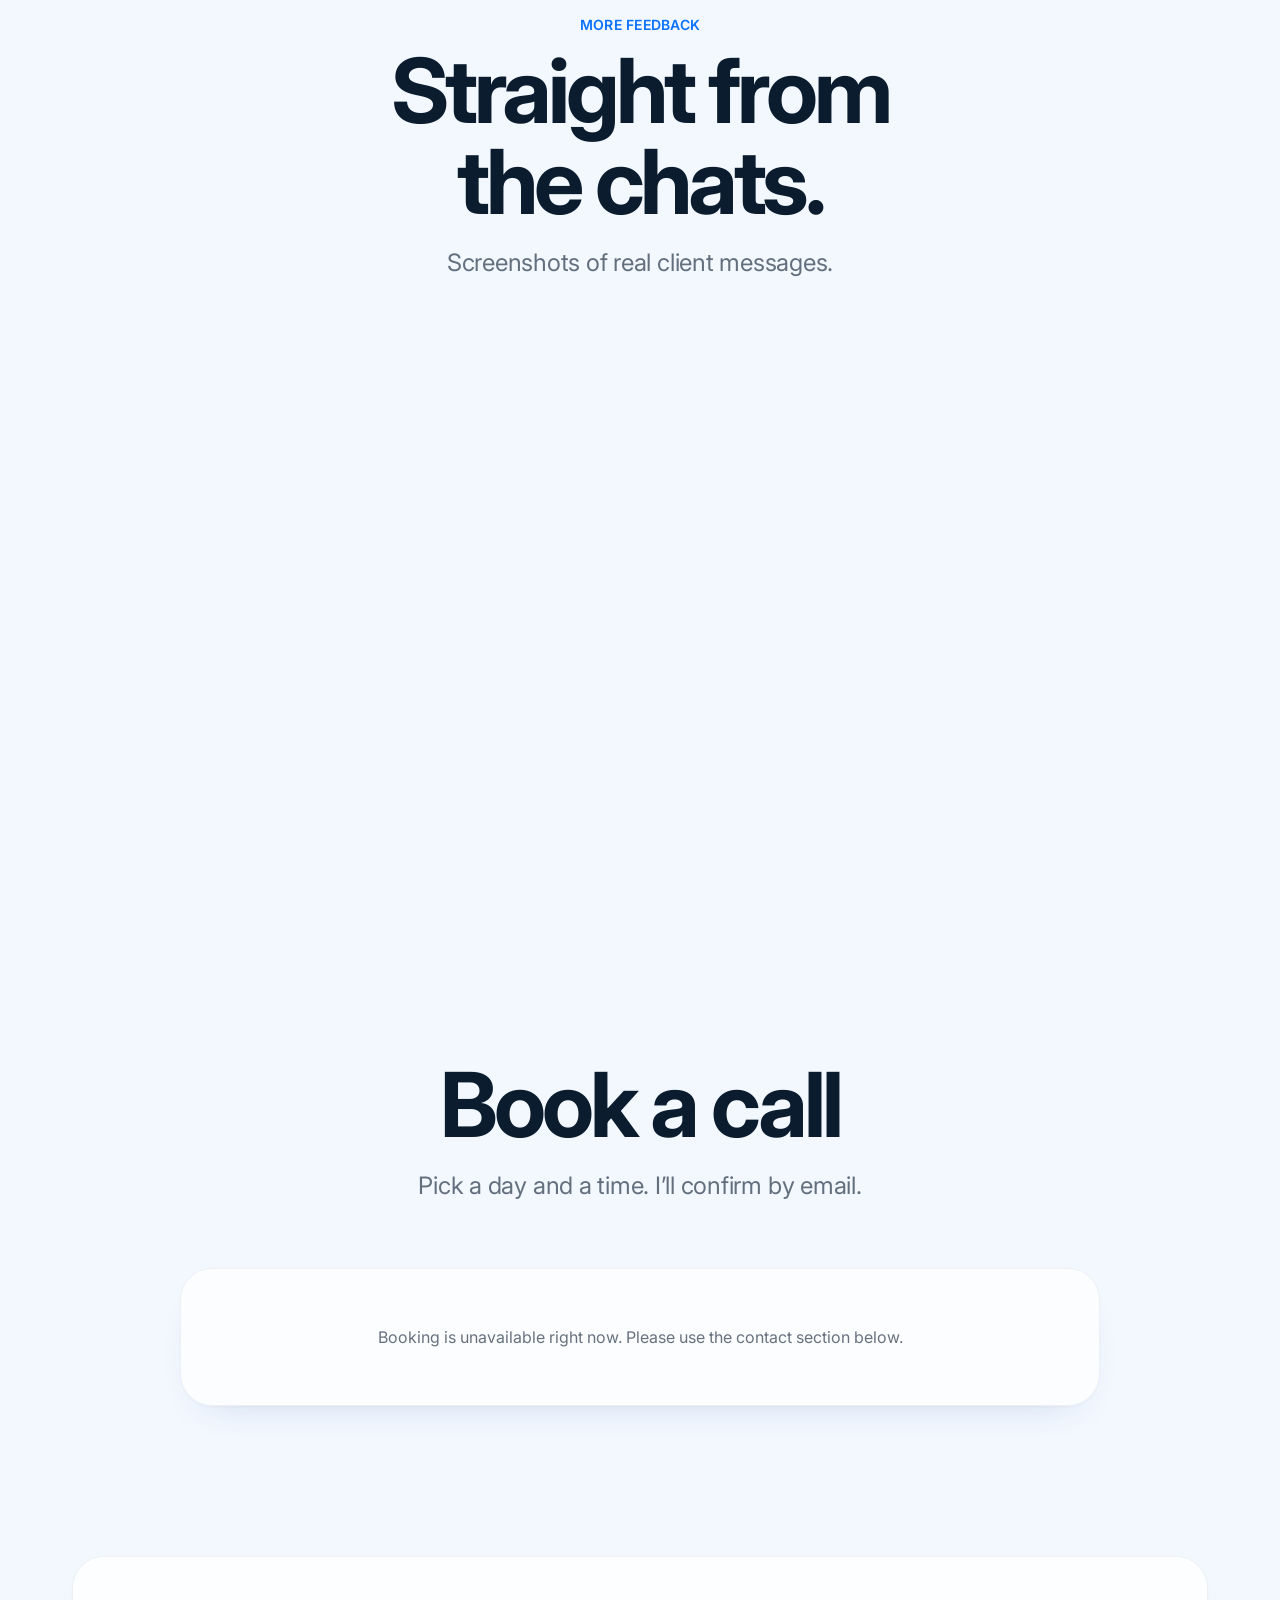
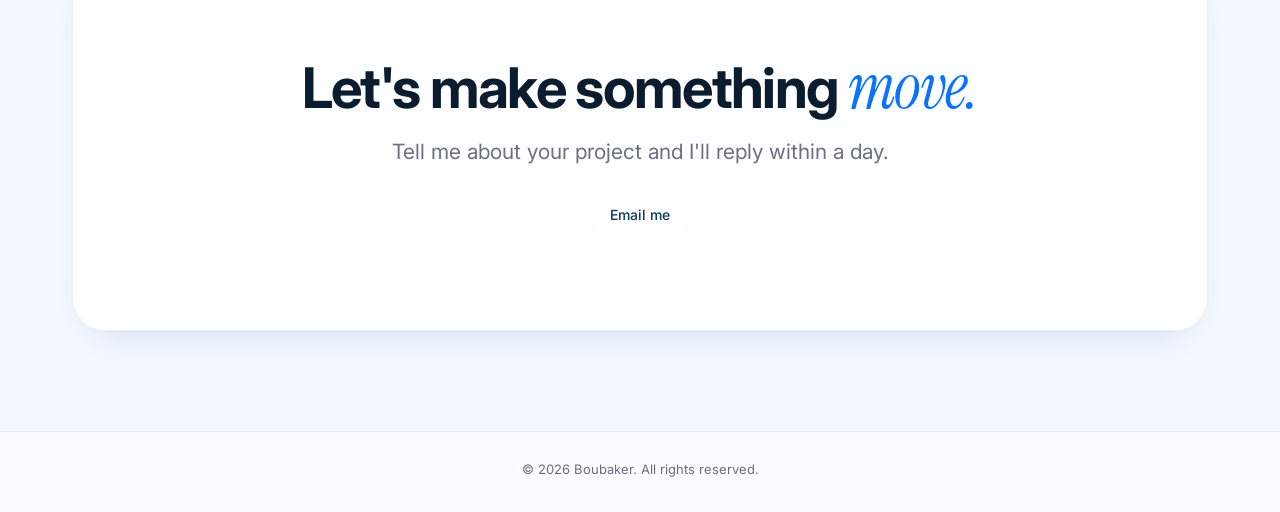
==== commit e83a4172: "Add files via upload" ====
--- a/index.html
+++ b/index.html
@@ -4,18 +4,35 @@
 <meta charset="utf-8">
 <meta name="theme-color" content="#f3f8ff">
 <meta name="viewport" content="width=device-width, initial-scale=1">
-<title>Boubaker — Video Editor & Motion Designer</title>
-<meta name="description" content="Video editor and motion designer for SaaS teams and creators. Product launches, YouTube and VSLs, shorts and reels.">
-<meta property="og:title" content="Boubaker — Video Editor & Motion Designer">
-<meta property="og:description" content="Video editor and motion designer for SaaS teams and creators. Product launch films, YouTube videos, shorts and reels. Book a call.">
-<meta property="og:image" content="https://raw.githubusercontent.com/islambbkr213-collab/boubakerxs/main/thumbnail-1600.jpg?v=3">
-   <meta property="og:image:width" content="1600">
+<title>Boubaker | Video Editor &amp; Motion Designer for SaaS</title>
+<meta name="description" content="Video editor and motion designer for SaaS teams and creators. Product launch films, YouTube videos, shorts and reels, first draft in 48 hours. Book a call.">
+<meta name="robots" content="index,follow,max-image-preview:large">
+<link rel="canonical" href="https://www.boubakerfolio.site/">
+<meta property="og:site_name" content="Boubaker">
+<meta property="og:locale" content="en_US">
+<meta property="og:title" content="Boubaker | Video Editor &amp; Motion Designer for SaaS">
+<meta property="og:description" content="Video editor and motion designer for SaaS teams and creators. Product launch films, YouTube videos, shorts and reels, first draft in 48 hours. Book a call.">
+<meta property="og:image" content="https://raw.githubusercontent.com/islambbkr213-collab/boubakerxs/main/thumbnail-1600.jpg?v=2">
+<meta property="og:image:width" content="1600">
 <meta property="og:image:height" content="837">
+<meta property="og:image:alt" content="Boubaker: video editing, motion and design for brands and creators">
 <meta property="og:url" content="https://www.boubakerfolio.site/">
 <meta property="og:type" content="website">
 <meta name="twitter:card" content="summary_large_image">
-<meta name="twitter:image" content="https://raw.githubusercontent.com/islambbkr213-collab/boubaker/main/thumbnail-1600.jpg">
-<link rel="icon" href="data:image/svg+xml,%3Csvg xmlns='http://www.w3.org/2000/svg' viewBox='0 0 64 64'%3E%3Crect width='64' height='64' rx='16' fill='%230a72ff'/%3E%3Ctext x='32' y='44' font-family='Inter,Arial' font-weight='700' font-size='38' text-anchor='middle' fill='white'%3EB%3C/text%3E%3C/svg%3E">
+<meta name="twitter:title" content="Boubaker | Video Editor &amp; Motion Designer for SaaS">
+<meta name="twitter:description" content="Video editor and motion designer for SaaS teams and creators. Product launch films, YouTube videos, shorts and reels, first draft in 48 hours. Book a call.">
+<meta name="twitter:image" content="https://raw.githubusercontent.com/islambbkr213-collab/boubakerxs/main/thumbnail-1600.jpg?v=2">
+<script type="application/ld+json">
+{"@context":"https://schema.org","@graph":[
+{"@type":"WebSite","@id":"https://www.boubakerfolio.site/#website","url":"https://www.boubakerfolio.site/","name":"Boubaker | Video Editor & Motion Designer"},
+{"@type":"Person","@id":"https://www.boubakerfolio.site/#person","name":"Boubaker","url":"https://www.boubakerfolio.site/","jobTitle":"Video Editor & Motion Designer","image":"https://raw.githubusercontent.com/islambbkr213-collab/boubakerxs/main/thumbnail-1600.jpg?v=2","description":"Video editor and motion designer for SaaS teams and creators.","knowsAbout":["Video editing","Motion design","SaaS product videos","YouTube videos","Short-form video","After Effects","Premiere Pro"],"address":{"@type":"PostalAddress","addressCountry":"DZ"},"sameAs":["https://www.behance.net/boubakeboubake","https://www.upwork.com/freelancers/~01b1f386e63a808b0c"]}
+]}
+</script>
+<link rel="icon" href="/favicon.ico" sizes="any">
+<link rel="icon" type="image/png" sizes="32x32" href="/favicon-32x32.png">
+<link rel="icon" type="image/png" sizes="16x16" href="/favicon-16x16.png">
+<link rel="apple-touch-icon" sizes="180x180" href="/apple-touch-icon.png">
+<link rel="manifest" href="/site.webmanifest">
 <link rel="preconnect" href="https://wpvpbfmjuzqsmdowvpct.supabase.co" crossorigin>
 <link rel="dns-prefetch" href="https://i.ytimg.com">
 <link rel="preconnect" href="https://fonts.googleapis.com"><link rel="preconnect" href="https://fonts.gstatic.com" crossorigin>
@@ -521,9 +538,9 @@
 <header class="hero"><div class="wrap">
   <div class="stage">
                     <div class="chips"><span class="glass g4" style="--r:2deg">SaaS motion</span><span class="glass g1" style="--r:-4deg">Social media design</span><span class="glass g2" style="--r:3deg">Short-form videos</span><span class="glass g3" style="--r:-2deg">Long-form videos</span></div>
-<span class="status"><i></i><span id="hStatus">2 spots left for October</span></span>
+<span class="status"><i></i><span id="hStatus">Open for new projects</span></span>
     <h1 id="hH1">Video Editing <span class="sep">|</span> Motion <span class="sep">|</span> Design<br>for <em>Brands &amp; Creators</em></h1>
-    <p id="hLead">I edit videos and animate SaaS products so people understand them in seconds.</p>
+    <p id="hLead">I'm Boubaker, a video editor and motion designer. I edit videos and animate SaaS products so people understand them in seconds.</p>
     <div class="row">
       <a class="pill light" id="hBtn1" href="#work">See my work</a>
       <a class="pill glassbtn" id="hBtn2" href="#book">Book a call</a>
@@ -596,7 +613,7 @@
   </section>
 
   <section id="proof">
-<div class="head"><small class="eyebrow">Testimonials</small><h2>Kind words.</h2><p>Real feedback from clients I've worked with.</p></div>
+<div class="head"><small class="eyebrow">More feedback</small><h2>Straight from the chats.</h2><p>Screenshots of real client messages.</p></div>
 <div class="pc"><div class="pc-track" id="pc-track" tabindex="0" aria-label="Client reviews">
 <figure class="pc-slide"><img src="assets/reviews/shenaaz.webp" width="900" height="381" loading="lazy" decoding="async" alt="Client review: Impressive work on our merch brief, delivered above and beyond with a very short turnaround. 10/10 experience." draggable="false"></figure>
 <figure class="pc-slide"><img src="assets/reviews/ric_g.webp" width="900" height="520" loading="lazy" decoding="async" alt="Client review from Ric G: He gets the vision. Highly recommended." draggable="false"></figure>
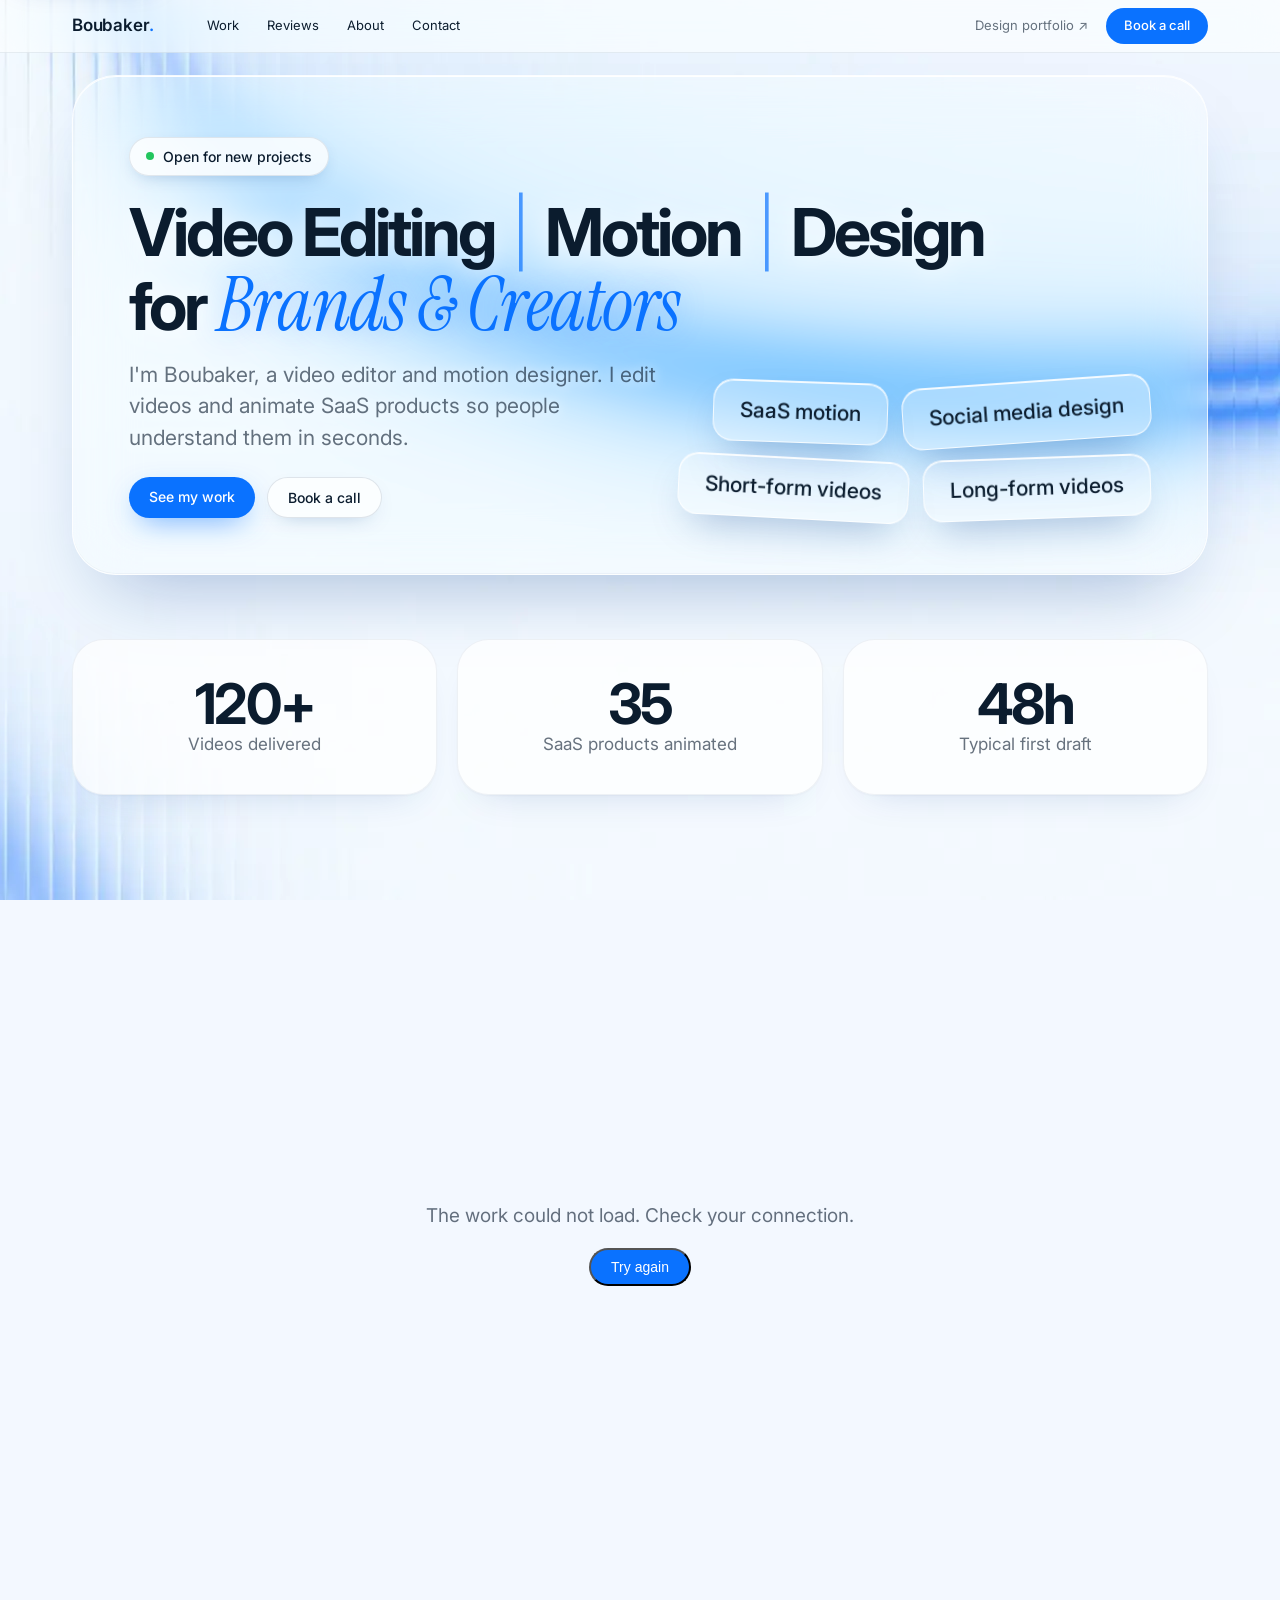
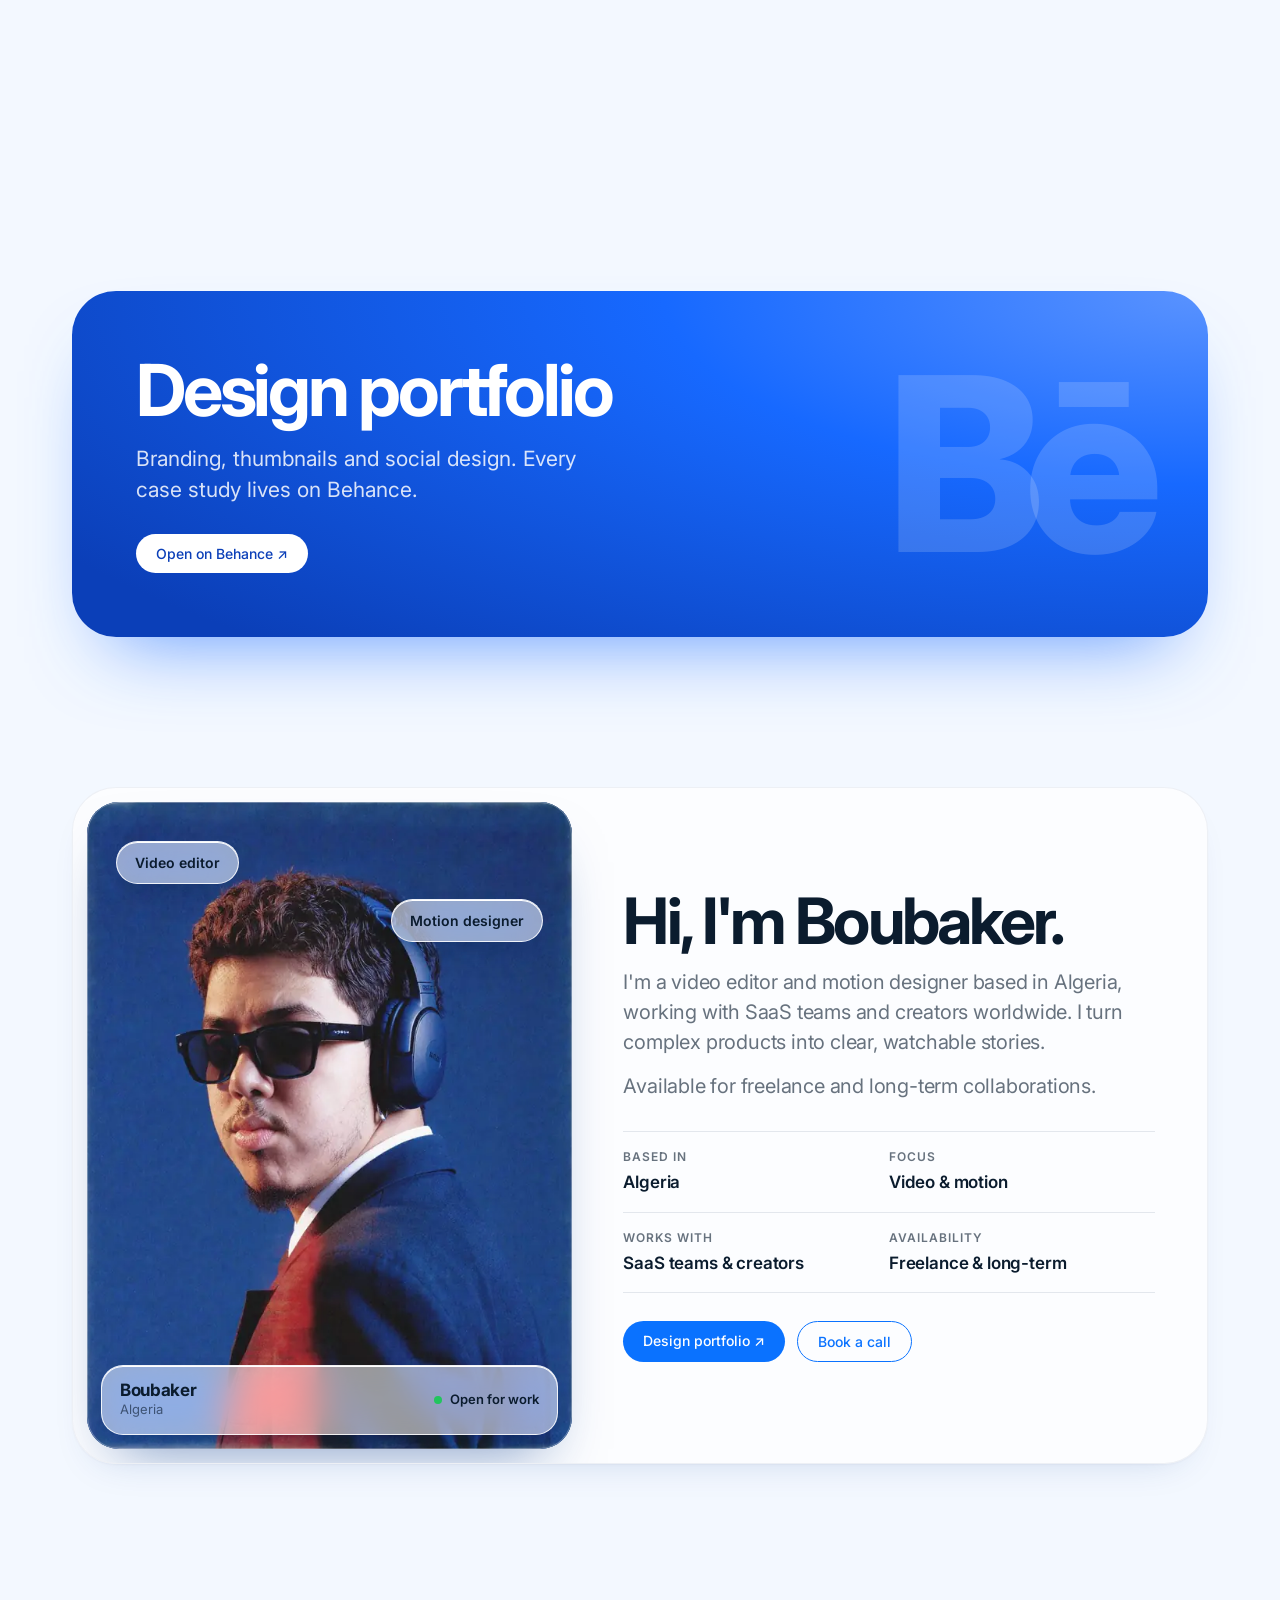
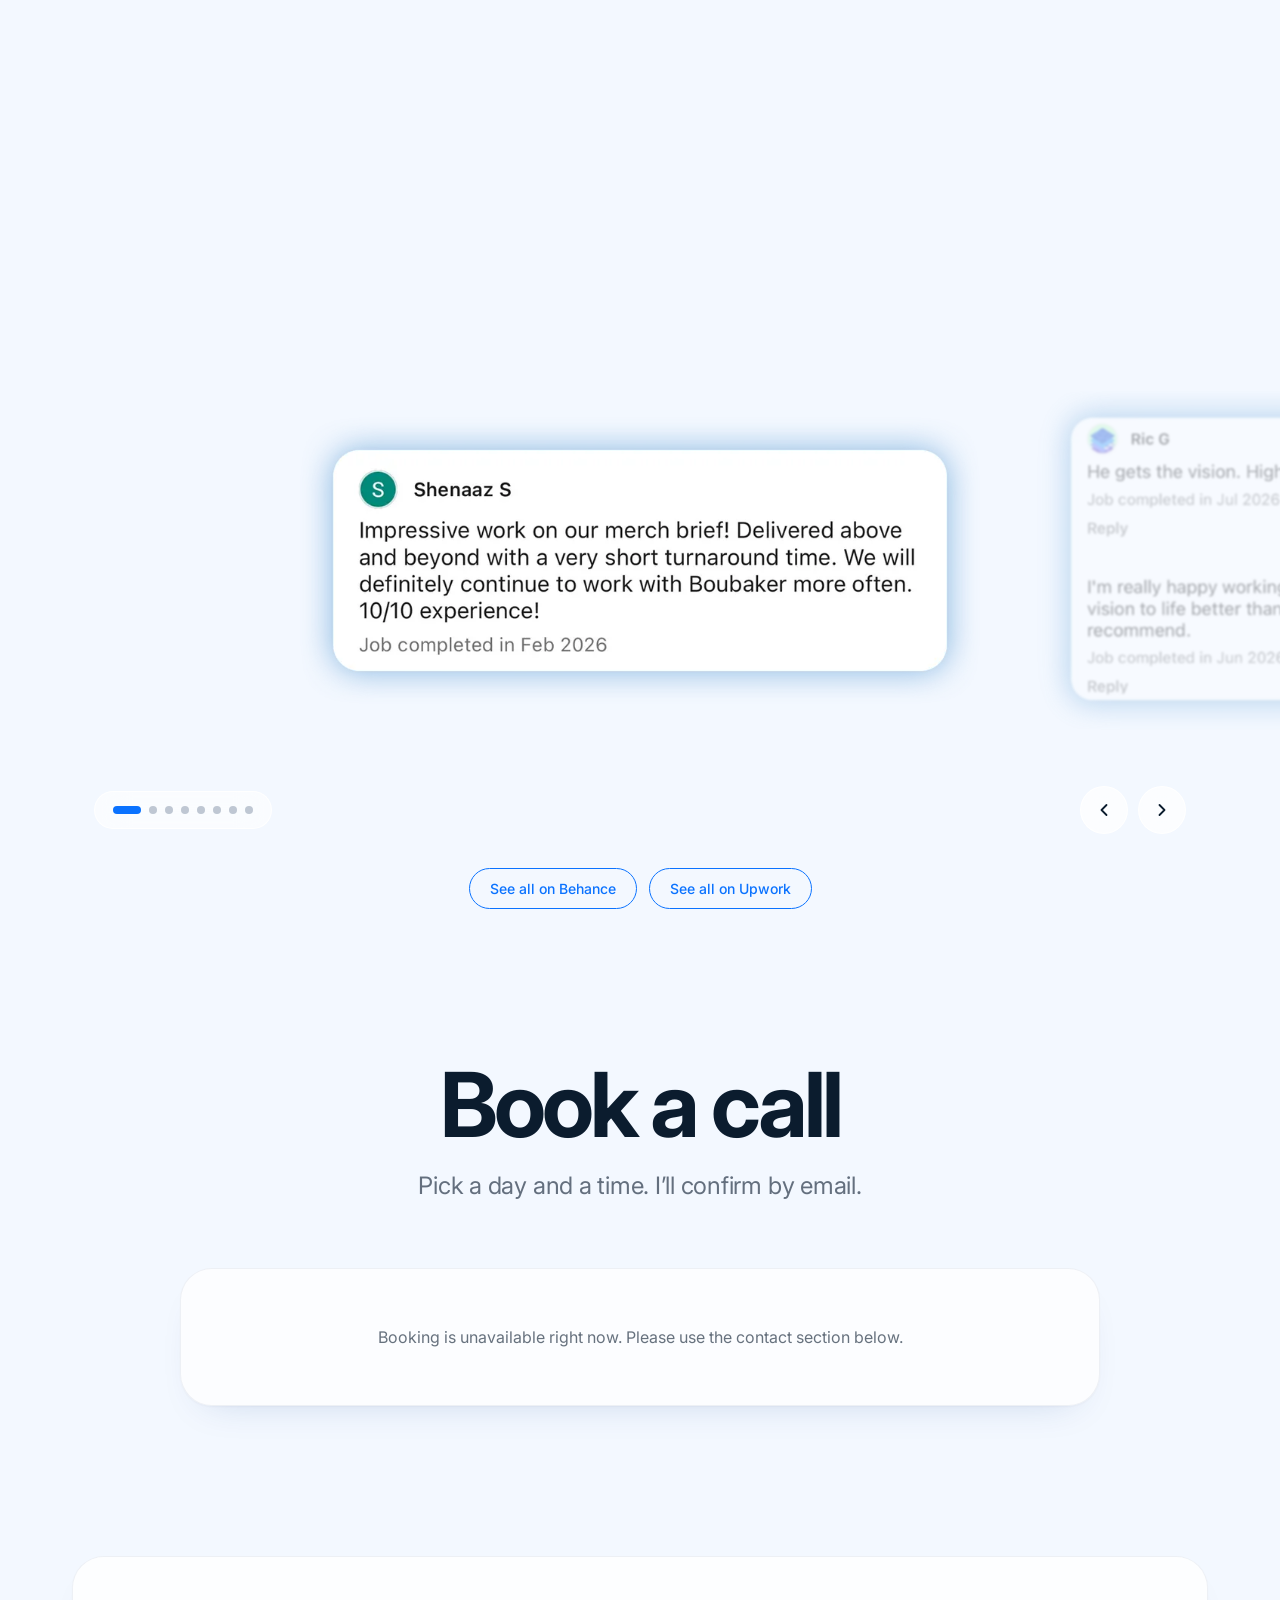
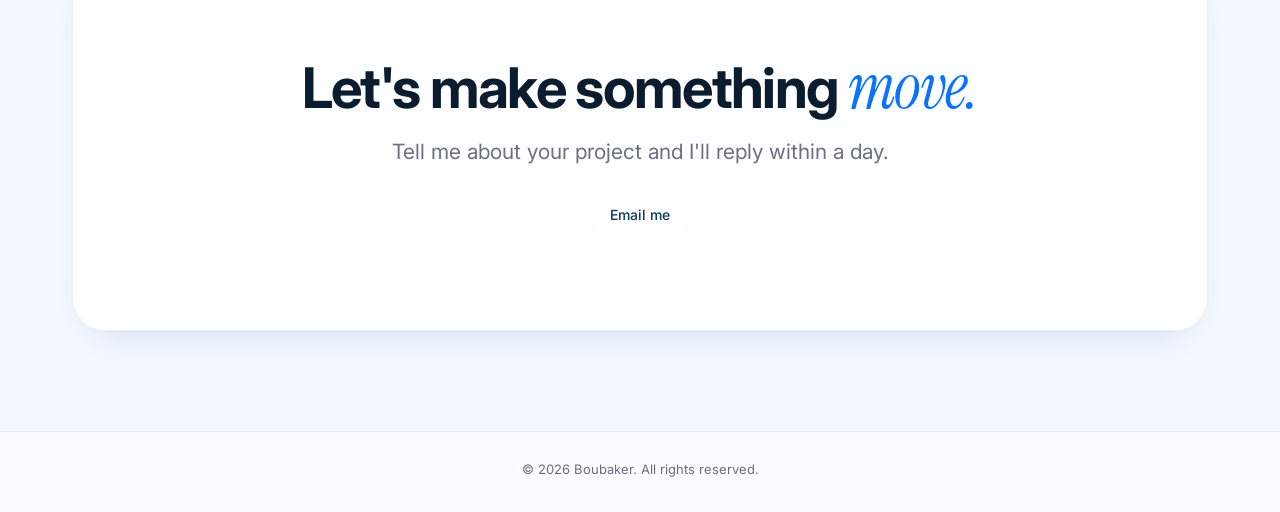
==== commit 849bada1: "Change Open Graph image URL version Updated the Open Graph image URL to version 3." ====
--- a/index.html
+++ b/index.html
@@ -12,7 +12,7 @@
 <meta property="og:locale" content="en_US">
 <meta property="og:title" content="Boubaker | Video Editor &amp; Motion Designer for SaaS">
 <meta property="og:description" content="Video editor and motion designer for SaaS teams and creators. Product launch films, YouTube videos, shorts and reels, first draft in 48 hours. Book a call.">
-<meta property="og:image" content="https://raw.githubusercontent.com/islambbkr213-collab/boubakerxs/main/thumbnail-1600.jpg?v=2">
+<meta property="og:image" content="https://raw.githubusercontent.com/islambbkr213-collab/boubakerxs/main/thumbnail-1600.jpg?v=3">
 <meta property="og:image:width" content="1600">
 <meta property="og:image:height" content="837">
 <meta property="og:image:alt" content="Boubaker: video editing, motion and design for brands and creators">
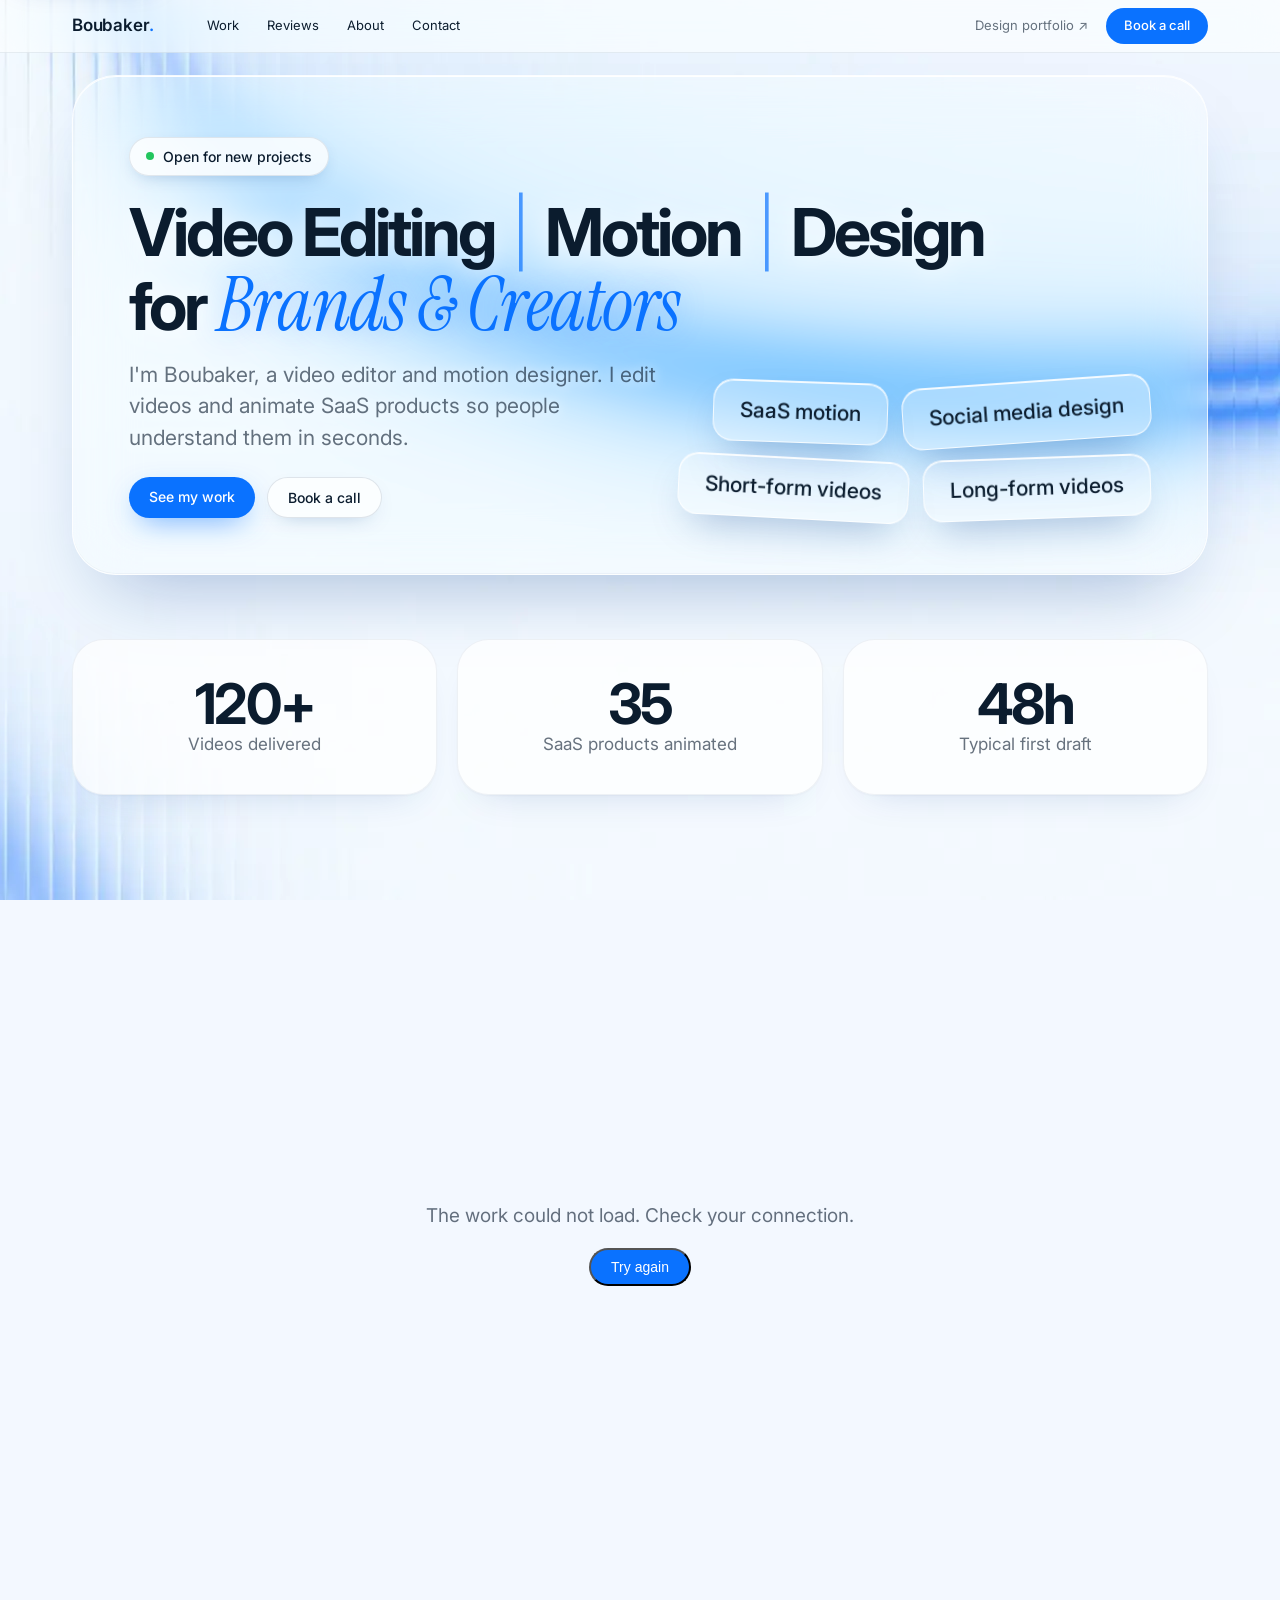
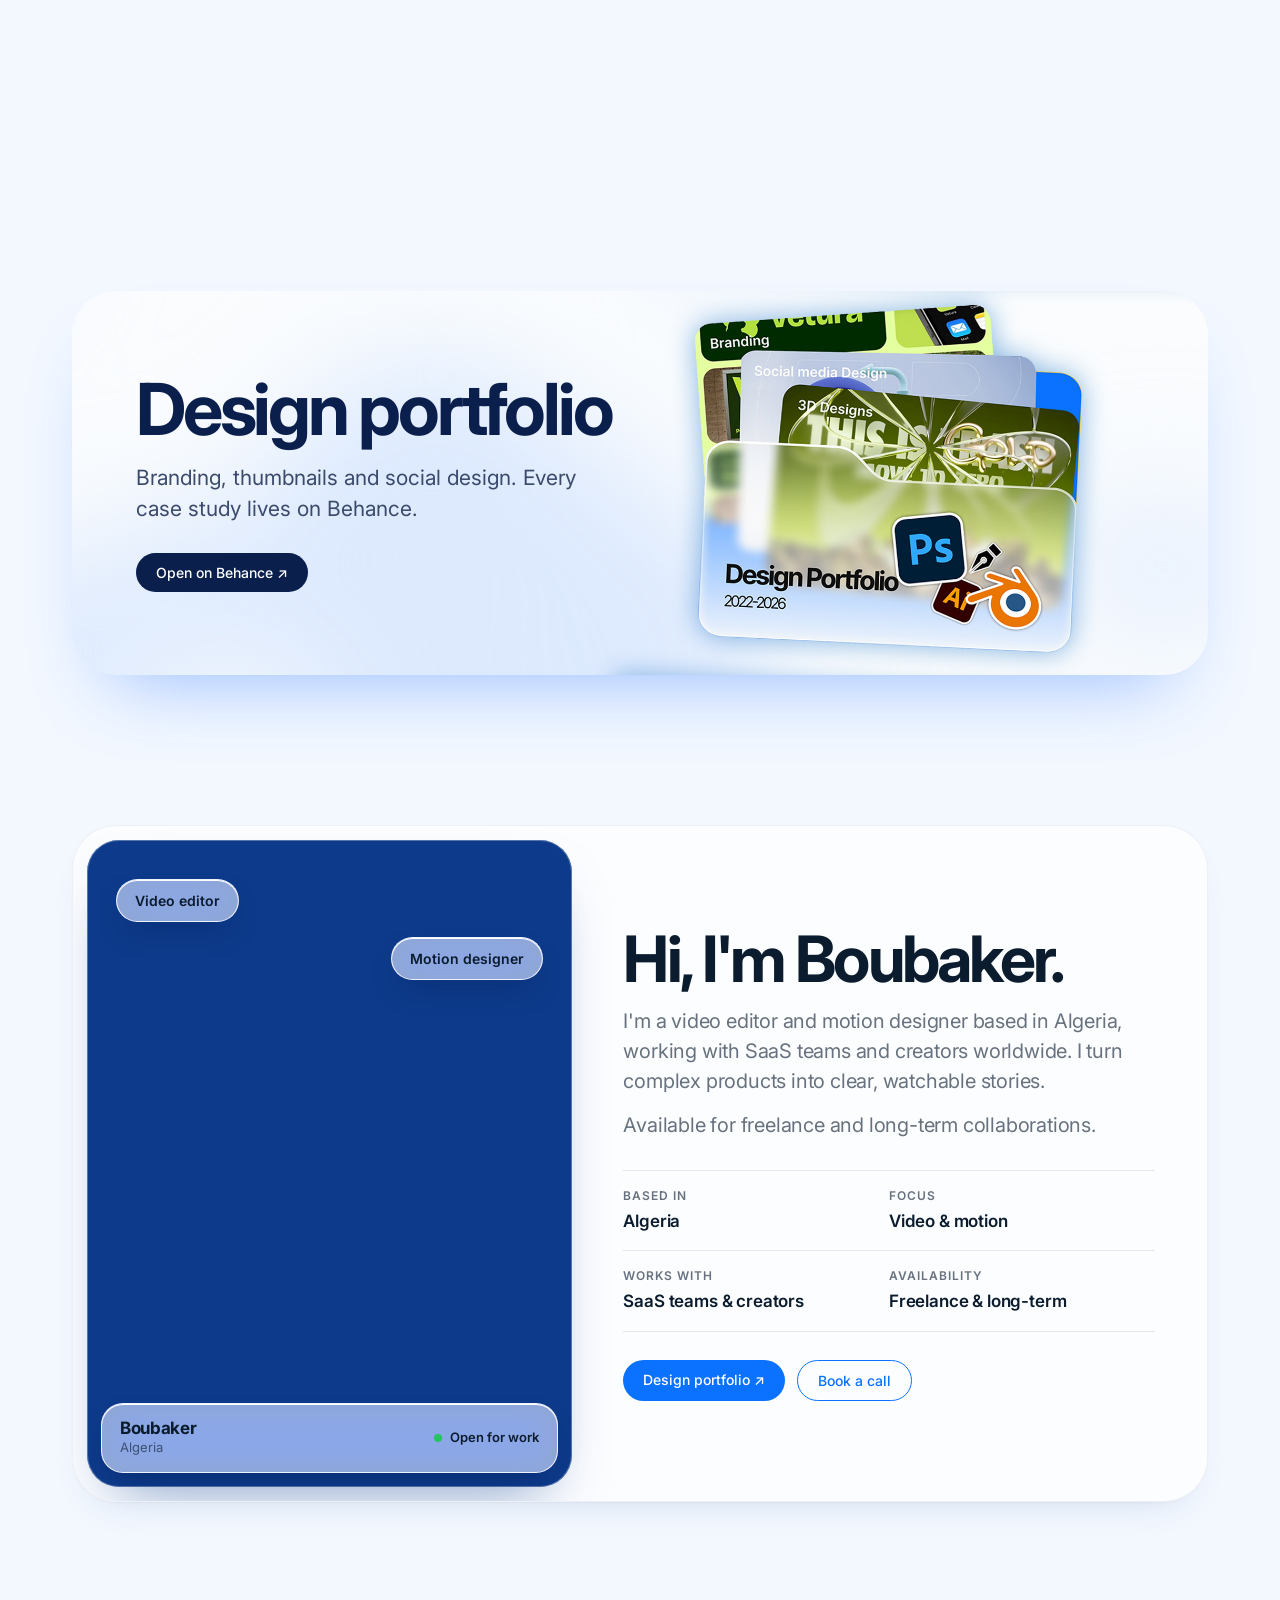
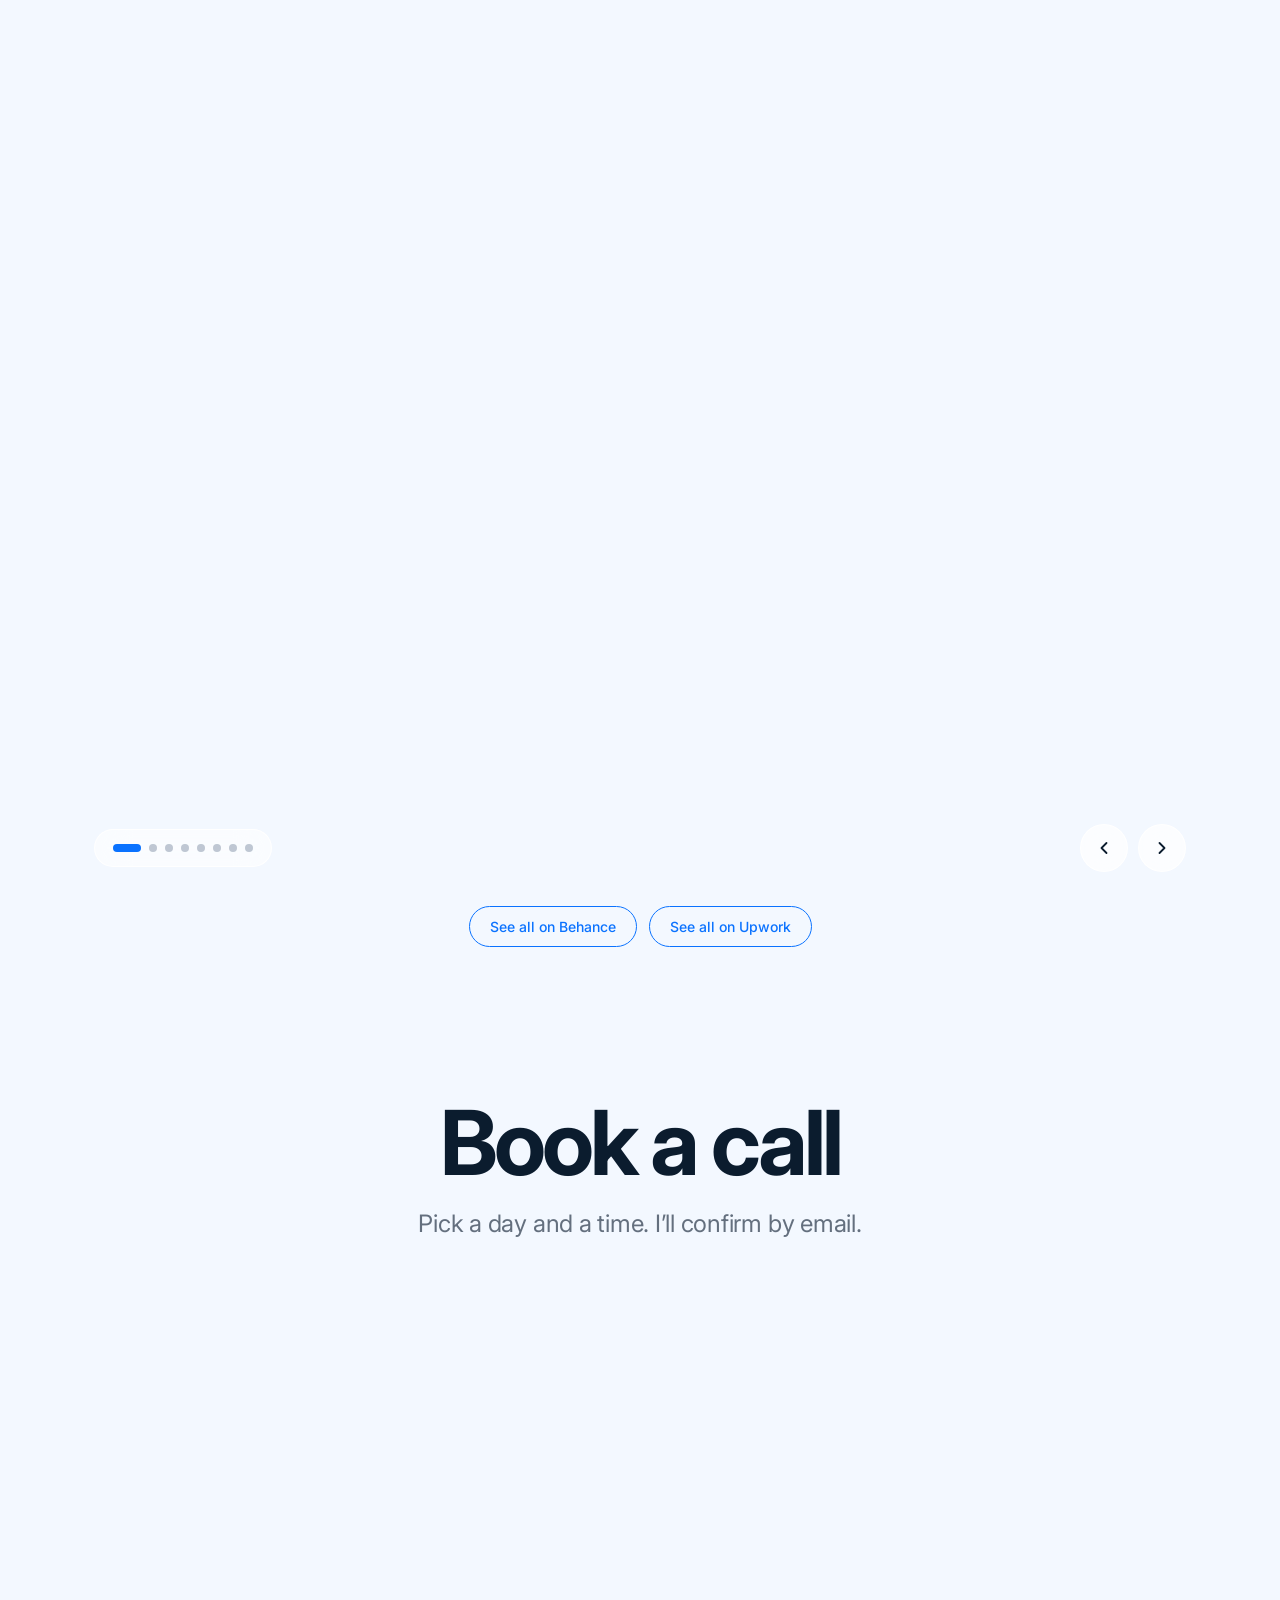
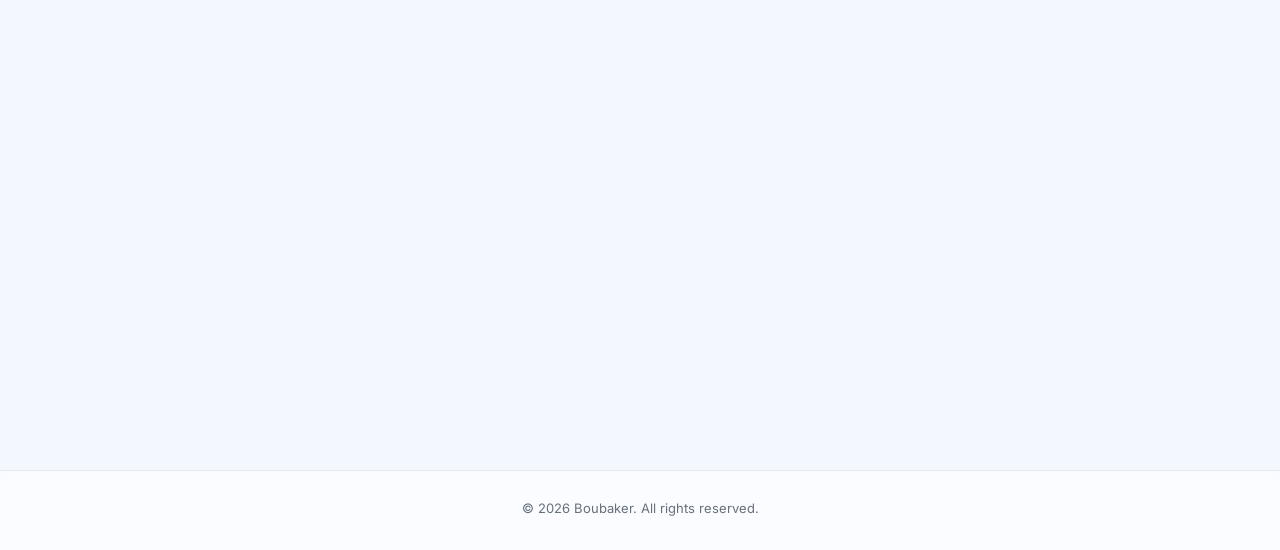
==== commit 6e8c064b: "Add files via upload" ====
--- a/index.html
+++ b/index.html
@@ -460,14 +460,14 @@
 @keyframes shimmer{to{background-position:-200% 0}}
 
 /* design portfolio: one bold block that leads to Behance */
-.bh-band{display:grid;grid-template-columns:1.2fr .8fr;align-items:center;gap:30px;padding:clamp(32px,5vw,64px);border-radius:44px;color:#fff;position:relative;overflow:hidden;isolation:isolate;
-  background:radial-gradient(120% 140% at 100% 0%,#5a93ff 0%,#1769ff 40%,#0b3fb8 100%);box-shadow:0 40px 80px -40px rgba(23,105,255,.7);transition:transform .5s var(--e),box-shadow .5s var(--e)}
+.bh-band{display:grid;grid-template-columns:1.2fr .8fr;align-items:center;gap:30px;padding:clamp(32px,5vw,64px);border-radius:44px;color:#0b1f4d;position:relative;overflow:hidden;isolation:isolate;min-height:clamp(300px,30vw,400px);
+  background:#eef5ff url(assets/design-portfolio.jpg) center right/cover no-repeat;box-shadow:0 40px 80px -40px rgba(23,105,255,.45);transition:transform .5s var(--e),box-shadow .5s var(--e)}
 .bh-band:hover{transform:translateY(-4px);box-shadow:0 50px 90px -40px rgba(23,105,255,.85)}
-.bh-band h2{font-size:clamp(38px,5.6vw,72px);letter-spacing:-.045em;line-height:1;color:#fff}
-.bh-band p{font-size:clamp(17px,1.8vw,21px);color:rgba(255,255,255,.84);margin:16px 0 28px;max-width:460px}
-.bh-band .pill{background:#fff;color:#0b3fb8}
-.bh-mark{font:800 clamp(120px,19vw,250px)/.8 var(--font);letter-spacing:-.08em;text-align:right;color:rgba(255,255,255,.16);user-select:none}
-@media(max-width:760px){.bh-band{grid-template-columns:1fr;border-radius:32px}.bh-mark{display:none}}
+.bh-band h2{font-size:clamp(38px,5.6vw,72px);letter-spacing:-.045em;line-height:1;color:#0b1f4d}
+.bh-band p{font-size:clamp(17px,1.8vw,21px);color:#3b4a6b;margin:16px 0 28px;max-width:460px}
+.bh-band .pill{background:#0b1f4d;color:#fff}
+.bh-mark{display:none;font:800 clamp(120px,19vw,250px)/.8 var(--font);letter-spacing:-.08em;text-align:right;color:rgba(255,255,255,.16);user-select:none}
+@media(max-width:760px){.bh-band{grid-template-columns:1fr;border-radius:32px;padding-bottom:190px;background-size:auto 62%;background-position:right bottom}.bh-mark{display:none}}
 
 /* booking scheduler */
 .sched{max-width:920px;margin:0 auto;padding:0}
